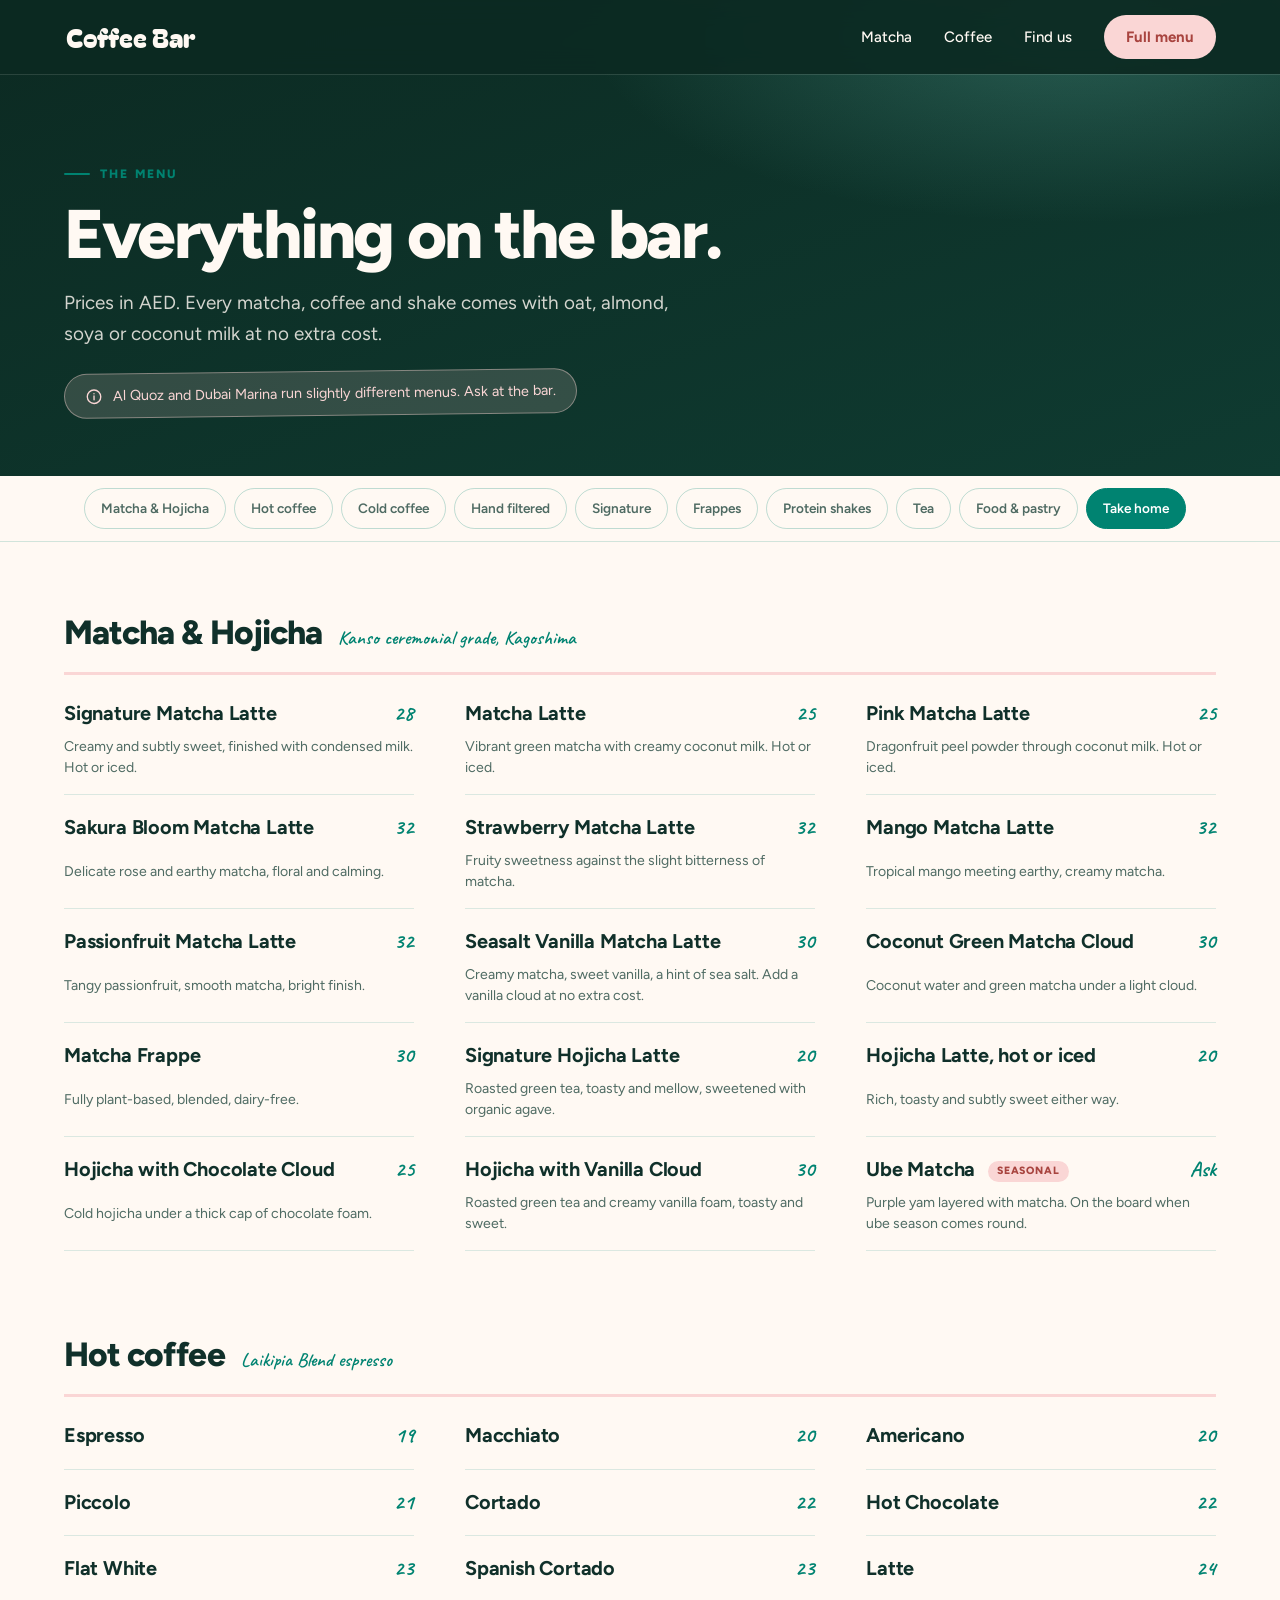
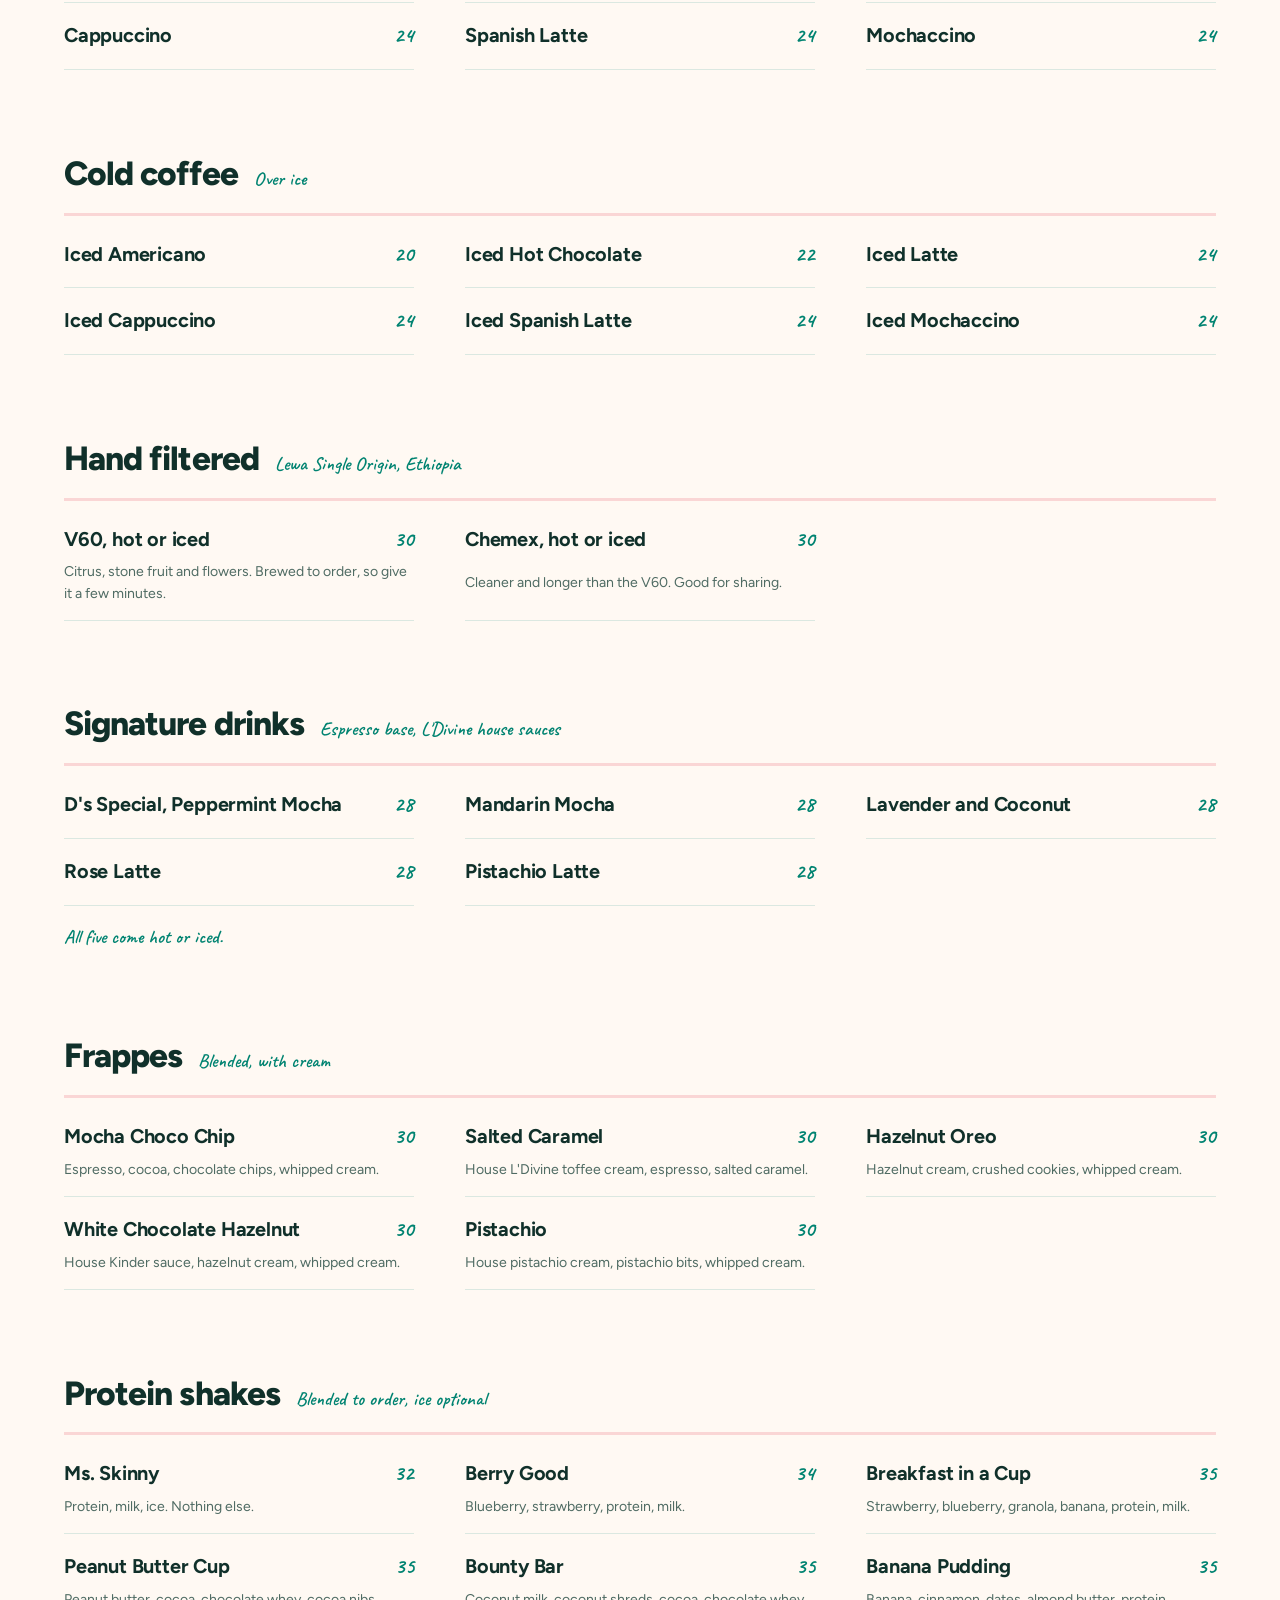
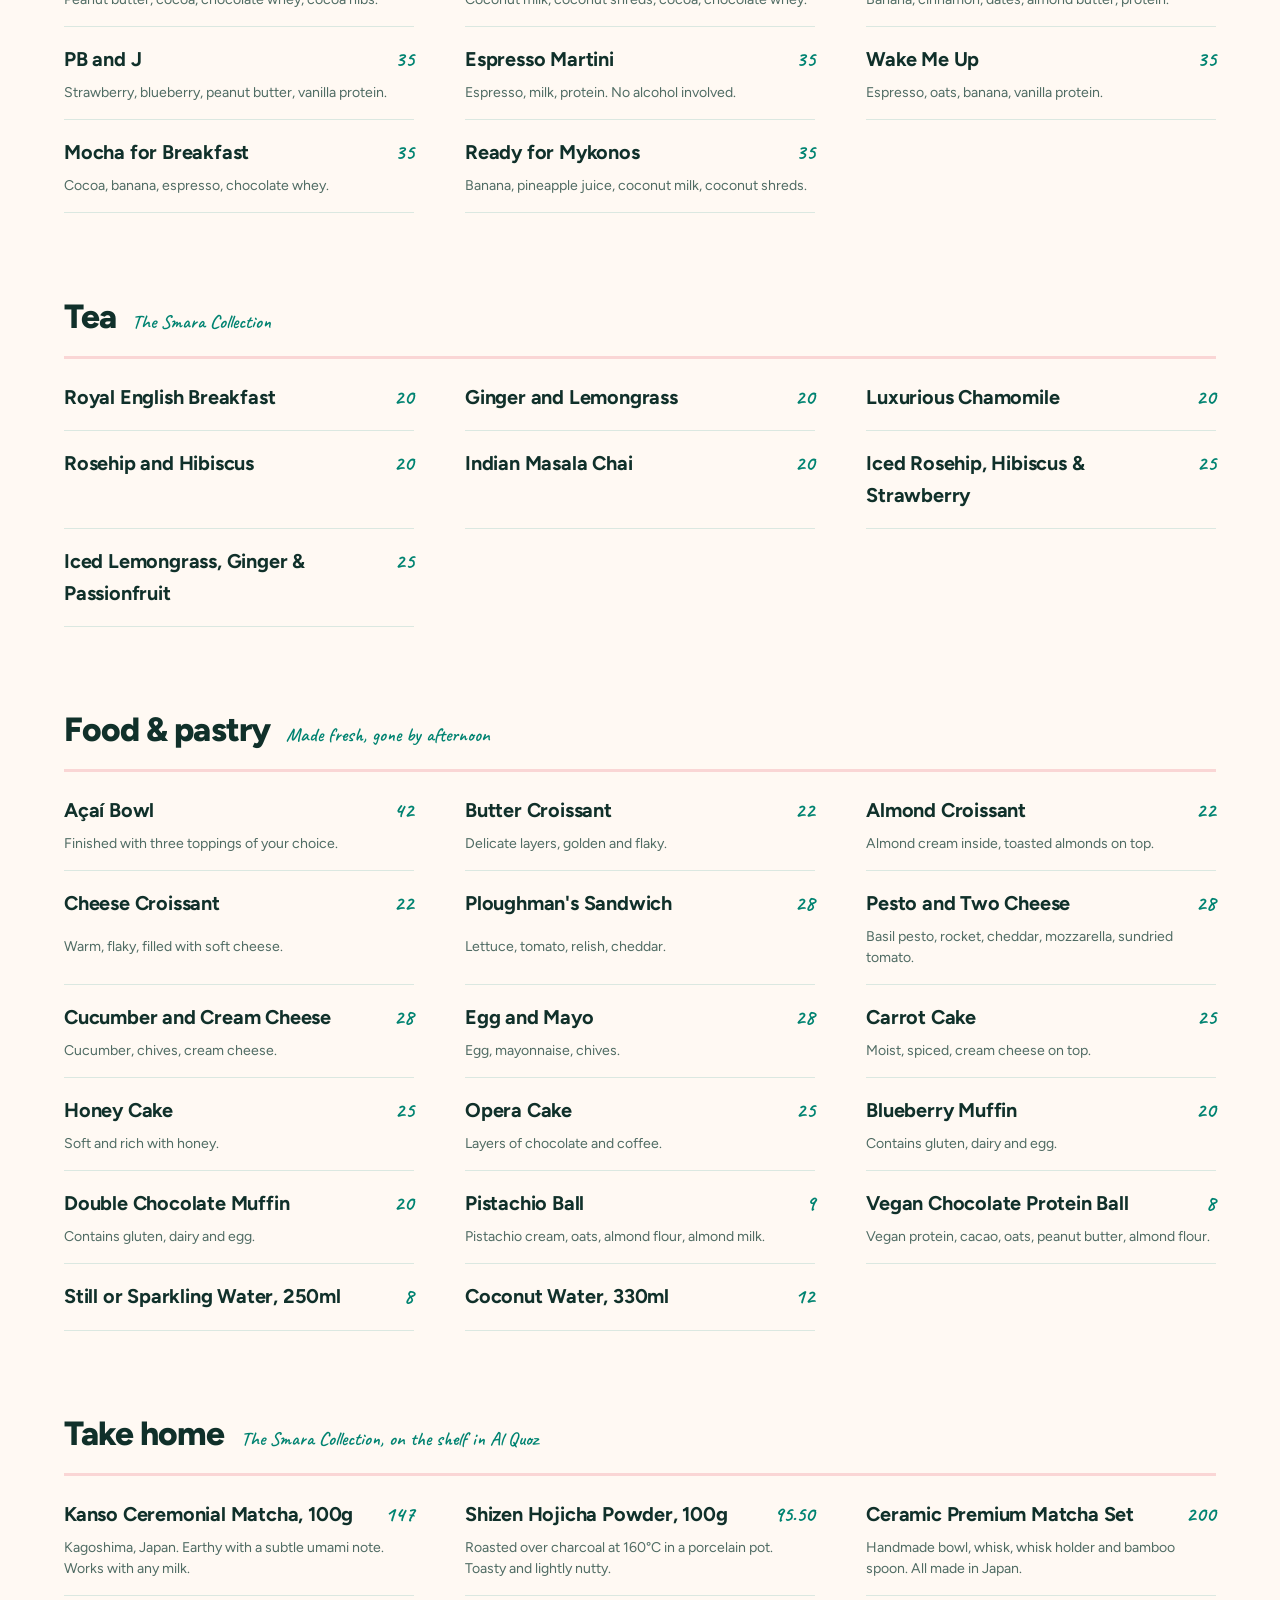
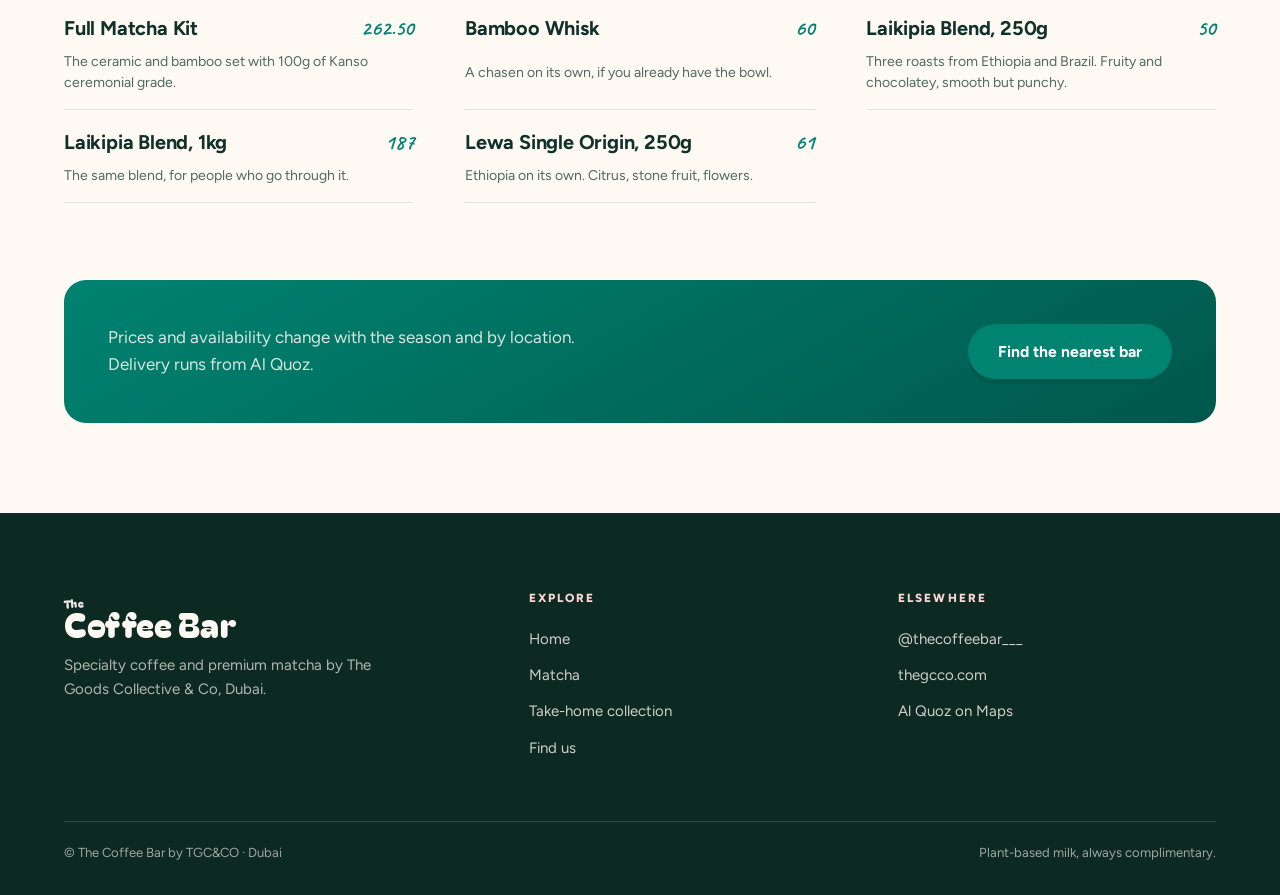
==== menu.html @ 5fd62ddb "Build The Coffee Bar website Static HTML/CSS/JS site for The Coffee Bar by TGC&CO (Al Quoz + Dubai M" ====
<!DOCTYPE html>
<html lang="en">
<head>
  <meta charset="UTF-8">
  <meta name="viewport" content="width=device-width, initial-scale=1.0">
  <title>Menu — The Coffee Bar, Dubai</title>
  <meta name="description" content="The full Coffee Bar menu: ceremonial matcha and hojicha, espresso, V60 and Chemex, protein shakes, pastry and the Smara Collection to take home. Plant-based milk always included.">
  <meta name="theme-color" content="#008371">
  <meta property="og:type" content="website">
  <meta property="og:title" content="Menu — The Coffee Bar, Dubai">
  <meta property="og:description" content="Ceremonial matcha, hojicha, espresso, hand-filtered coffee, protein shakes and pastry. Plant-based milk always included.">
  <link rel="icon" href="data:image/svg+xml,%3Csvg xmlns='http://www.w3.org/2000/svg' viewBox='0 0 64 64'%3E%3Crect width='64' height='64' rx='16' fill='%23008371'/%3E%3Cpath d='M32 14c-9 0-15 6-15 14v12a8 8 0 0 0 8 8h14a8 8 0 0 0 8-8V28c0-8-6-14-15-14z' fill='%23FAD6D5'/%3E%3C/svg%3E">
  <link rel="preload" href="fonts/bagel-fat-one-latin-400.woff2" as="font" type="font/woff2" crossorigin>
  <link rel="preload" href="fonts/figtree-latin-300-900.woff2" as="font" type="font/woff2" crossorigin>
  <link rel="preload" href="fonts/caveat-latin-400-700.woff2" as="font" type="font/woff2" crossorigin>
  <link rel="stylesheet" href="css/style.min.css">
</head>
<body>

<a class="skip-link" href="#main">Skip to content</a>

<header>
  <nav class="nav nav--solid" aria-label="Main">
    <a class="nav__logo wordmark" href="index.html" aria-label="The Coffee Bar — home">
      <span class="wordmark__the" aria-hidden="true">The</span>
      <span class="wordmark__name">Coffee Bar</span>
    </a>
    <button class="nav__toggle" aria-expanded="false" aria-controls="nav-links" aria-label="Open menu">
      <span></span><span></span><span></span>
    </button>
    <div class="nav__links" id="nav-links">
      <a href="index.html#matcha">Matcha</a>
      <a href="index.html#coffee">Coffee</a>
      <a href="index.html#find-us">Find us</a>
      <a class="nav__cta" href="menu.html" aria-current="page">Full menu</a>
    </div>
  </nav>
</header>

<main id="main">

  <section class="menu-hero grain">
    <div class="menu-hero__inner">
      <p class="eyebrow">The menu</p>
      <h1>Everything on the bar.</h1>
      <p class="lede">
        Prices in AED. Every matcha, coffee and shake comes with oat, almond, soya or coconut milk
        at no extra cost.
      </p>
      <p class="menu-note">
        <svg viewBox="0 0 24 24" width="18" height="18" fill="none" stroke="currentColor" stroke-width="1.8" stroke-linecap="round" aria-hidden="true">
          <circle cx="12" cy="12" r="9"/><path d="M12 11v5M12 8h.01"/>
        </svg>
        Al Quoz and Dubai Marina run slightly different menus. Ask at the bar.
      </p>
    </div>
  </section>

  <nav class="menu-rail" aria-label="Menu categories">
    <div class="menu-rail__scroll">
      <a href="#matcha" class="is-active">Matcha &amp; Hojicha</a>
      <a href="#hot">Hot coffee</a>
      <a href="#cold">Cold coffee</a>
      <a href="#filter">Hand filtered</a>
      <a href="#signature">Signature</a>
      <a href="#frappes">Frappes</a>
      <a href="#protein">Protein shakes</a>
      <a href="#tea">Tea</a>
      <a href="#food">Food &amp; pastry</a>
      <a href="#retail">Take home</a>
    </div>
  </nav>

  <section class="menu-body">
    <div class="menu-body__inner">

      <!-- ===== MATCHA ===== -->
      <section class="mgroup" id="matcha">
        <div class="mgroup__head">
          <h2 class="mgroup__title">Matcha &amp; Hojicha</h2>
          <p class="mgroup__sub">Kanso ceremonial grade, Kagoshima</p>
        </div>
        <div class="mlist">
          <article class="mitem">
            <h3 class="mitem__name">Signature Matcha Latte</h3><p class="mitem__price">28</p>
            <p class="mitem__desc">Creamy and subtly sweet, finished with condensed milk. Hot or iced.</p>
          </article>
          <article class="mitem">
            <h3 class="mitem__name">Matcha Latte</h3><p class="mitem__price">25</p>
            <p class="mitem__desc">Vibrant green matcha with creamy coconut milk. Hot or iced.</p>
          </article>
          <article class="mitem">
            <h3 class="mitem__name">Pink Matcha Latte</h3><p class="mitem__price">25</p>
            <p class="mitem__desc">Dragonfruit peel powder through coconut milk. Hot or iced.</p>
          </article>
          <article class="mitem">
            <h3 class="mitem__name">Sakura Bloom Matcha Latte</h3><p class="mitem__price">32</p>
            <p class="mitem__desc">Delicate rose and earthy matcha, floral and calming.</p>
          </article>
          <article class="mitem">
            <h3 class="mitem__name">Strawberry Matcha Latte</h3><p class="mitem__price">32</p>
            <p class="mitem__desc">Fruity sweetness against the slight bitterness of matcha.</p>
          </article>
          <article class="mitem">
            <h3 class="mitem__name">Mango Matcha Latte</h3><p class="mitem__price">32</p>
            <p class="mitem__desc">Tropical mango meeting earthy, creamy matcha.</p>
          </article>
          <article class="mitem">
            <h3 class="mitem__name">Passionfruit Matcha Latte</h3><p class="mitem__price">32</p>
            <p class="mitem__desc">Tangy passionfruit, smooth matcha, bright finish.</p>
          </article>
          <article class="mitem">
            <h3 class="mitem__name">Seasalt Vanilla Matcha Latte</h3><p class="mitem__price">30</p>
            <p class="mitem__desc">Creamy matcha, sweet vanilla, a hint of sea salt. Add a vanilla cloud at no extra cost.</p>
          </article>
          <article class="mitem">
            <h3 class="mitem__name">Coconut Green Matcha Cloud</h3><p class="mitem__price">30</p>
            <p class="mitem__desc">Coconut water and green matcha under a light cloud.</p>
          </article>
          <article class="mitem">
            <h3 class="mitem__name">Matcha Frappe</h3><p class="mitem__price">30</p>
            <p class="mitem__desc">Fully plant-based, blended, dairy-free.</p>
          </article>
          <article class="mitem">
            <h3 class="mitem__name">Signature Hojicha Latte</h3><p class="mitem__price">20</p>
            <p class="mitem__desc">Roasted green tea, toasty and mellow, sweetened with organic agave.</p>
          </article>
          <article class="mitem">
            <h3 class="mitem__name">Hojicha Latte, hot or iced</h3><p class="mitem__price">20</p>
            <p class="mitem__desc">Rich, toasty and subtly sweet either way.</p>
          </article>
          <article class="mitem">
            <h3 class="mitem__name">Hojicha with Chocolate Cloud</h3><p class="mitem__price">25</p>
            <p class="mitem__desc">Cold hojicha under a thick cap of chocolate foam.</p>
          </article>
          <article class="mitem">
            <h3 class="mitem__name">Hojicha with Vanilla Cloud</h3><p class="mitem__price">30</p>
            <p class="mitem__desc">Roasted green tea and creamy vanilla foam, toasty and sweet.</p>
          </article>
          <article class="mitem">
            <h3 class="mitem__name">Ube Matcha <span class="mflag">Seasonal</span></h3><p class="mitem__price">Ask</p>
            <p class="mitem__desc">Purple yam layered with matcha. On the board when ube season comes round.</p>
          </article>
        </div>
      </section>

      <!-- ===== HOT COFFEE ===== -->
      <section class="mgroup" id="hot">
        <div class="mgroup__head">
          <h2 class="mgroup__title">Hot coffee</h2>
          <p class="mgroup__sub">Laikipia Blend espresso</p>
        </div>
        <div class="mlist">
          <article class="mitem"><h3 class="mitem__name">Espresso</h3><p class="mitem__price">19</p></article>
          <article class="mitem"><h3 class="mitem__name">Macchiato</h3><p class="mitem__price">20</p></article>
          <article class="mitem"><h3 class="mitem__name">Americano</h3><p class="mitem__price">20</p></article>
          <article class="mitem"><h3 class="mitem__name">Piccolo</h3><p class="mitem__price">21</p></article>
          <article class="mitem"><h3 class="mitem__name">Cortado</h3><p class="mitem__price">22</p></article>
          <article class="mitem"><h3 class="mitem__name">Hot Chocolate</h3><p class="mitem__price">22</p></article>
          <article class="mitem"><h3 class="mitem__name">Flat White</h3><p class="mitem__price">23</p></article>
          <article class="mitem"><h3 class="mitem__name">Spanish Cortado</h3><p class="mitem__price">23</p></article>
          <article class="mitem"><h3 class="mitem__name">Latte</h3><p class="mitem__price">24</p></article>
          <article class="mitem"><h3 class="mitem__name">Cappuccino</h3><p class="mitem__price">24</p></article>
          <article class="mitem"><h3 class="mitem__name">Spanish Latte</h3><p class="mitem__price">24</p></article>
          <article class="mitem"><h3 class="mitem__name">Mochaccino</h3><p class="mitem__price">24</p></article>
        </div>
      </section>

      <!-- ===== COLD COFFEE ===== -->
      <section class="mgroup" id="cold">
        <div class="mgroup__head">
          <h2 class="mgroup__title">Cold coffee</h2>
          <p class="mgroup__sub">Over ice</p>
        </div>
        <div class="mlist">
          <article class="mitem"><h3 class="mitem__name">Iced Americano</h3><p class="mitem__price">20</p></article>
          <article class="mitem"><h3 class="mitem__name">Iced Hot Chocolate</h3><p class="mitem__price">22</p></article>
          <article class="mitem"><h3 class="mitem__name">Iced Latte</h3><p class="mitem__price">24</p></article>
          <article class="mitem"><h3 class="mitem__name">Iced Cappuccino</h3><p class="mitem__price">24</p></article>
          <article class="mitem"><h3 class="mitem__name">Iced Spanish Latte</h3><p class="mitem__price">24</p></article>
          <article class="mitem"><h3 class="mitem__name">Iced Mochaccino</h3><p class="mitem__price">24</p></article>
        </div>
      </section>

      <!-- ===== FILTER ===== -->
      <section class="mgroup" id="filter">
        <div class="mgroup__head">
          <h2 class="mgroup__title">Hand filtered</h2>
          <p class="mgroup__sub">Lewa Single Origin, Ethiopia</p>
        </div>
        <div class="mlist">
          <article class="mitem">
            <h3 class="mitem__name">V60, hot or iced</h3><p class="mitem__price">30</p>
            <p class="mitem__desc">Citrus, stone fruit and flowers. Brewed to order, so give it a few minutes.</p>
          </article>
          <article class="mitem">
            <h3 class="mitem__name">Chemex, hot or iced</h3><p class="mitem__price">30</p>
            <p class="mitem__desc">Cleaner and longer than the V60. Good for sharing.</p>
          </article>
        </div>
      </section>

      <!-- ===== SIGNATURE ===== -->
      <section class="mgroup" id="signature">
        <div class="mgroup__head">
          <h2 class="mgroup__title">Signature drinks</h2>
          <p class="mgroup__sub">Espresso base, L'Divine house sauces</p>
        </div>
        <div class="mlist">
          <article class="mitem"><h3 class="mitem__name">D's Special, Peppermint Mocha</h3><p class="mitem__price">28</p></article>
          <article class="mitem"><h3 class="mitem__name">Mandarin Mocha</h3><p class="mitem__price">28</p></article>
          <article class="mitem"><h3 class="mitem__name">Lavender and Coconut</h3><p class="mitem__price">28</p></article>
          <article class="mitem"><h3 class="mitem__name">Rose Latte</h3><p class="mitem__price">28</p></article>
          <article class="mitem"><h3 class="mitem__name">Pistachio Latte</h3><p class="mitem__price">28</p></article>
        </div>
        <p class="mgroup__sub" style="margin-top:16px">All five come hot or iced.</p>
      </section>

      <!-- ===== FRAPPES ===== -->
      <section class="mgroup" id="frappes">
        <div class="mgroup__head">
          <h2 class="mgroup__title">Frappes</h2>
          <p class="mgroup__sub">Blended, with cream</p>
        </div>
        <div class="mlist">
          <article class="mitem">
            <h3 class="mitem__name">Mocha Choco Chip</h3><p class="mitem__price">30</p>
            <p class="mitem__desc">Espresso, cocoa, chocolate chips, whipped cream.</p>
          </article>
          <article class="mitem">
            <h3 class="mitem__name">Salted Caramel</h3><p class="mitem__price">30</p>
            <p class="mitem__desc">House L'Divine toffee cream, espresso, salted caramel.</p>
          </article>
          <article class="mitem">
            <h3 class="mitem__name">Hazelnut Oreo</h3><p class="mitem__price">30</p>
            <p class="mitem__desc">Hazelnut cream, crushed cookies, whipped cream.</p>
          </article>
          <article class="mitem">
            <h3 class="mitem__name">White Chocolate Hazelnut</h3><p class="mitem__price">30</p>
            <p class="mitem__desc">House Kinder sauce, hazelnut cream, whipped cream.</p>
          </article>
          <article class="mitem">
            <h3 class="mitem__name">Pistachio</h3><p class="mitem__price">30</p>
            <p class="mitem__desc">House pistachio cream, pistachio bits, whipped cream.</p>
          </article>
        </div>
      </section>

      <!-- ===== PROTEIN ===== -->
      <section class="mgroup" id="protein">
        <div class="mgroup__head">
          <h2 class="mgroup__title">Protein shakes</h2>
          <p class="mgroup__sub">Blended to order, ice optional</p>
        </div>
        <div class="mlist">
          <article class="mitem">
            <h3 class="mitem__name">Ms. Skinny</h3><p class="mitem__price">32</p>
            <p class="mitem__desc">Protein, milk, ice. Nothing else.</p>
          </article>
          <article class="mitem">
            <h3 class="mitem__name">Berry Good</h3><p class="mitem__price">34</p>
            <p class="mitem__desc">Blueberry, strawberry, protein, milk.</p>
          </article>
          <article class="mitem">
            <h3 class="mitem__name">Breakfast in a Cup</h3><p class="mitem__price">35</p>
            <p class="mitem__desc">Strawberry, blueberry, granola, banana, protein, milk.</p>
          </article>
          <article class="mitem">
            <h3 class="mitem__name">Peanut Butter Cup</h3><p class="mitem__price">35</p>
            <p class="mitem__desc">Peanut butter, cocoa, chocolate whey, cocoa nibs.</p>
          </article>
          <article class="mitem">
            <h3 class="mitem__name">Bounty Bar</h3><p class="mitem__price">35</p>
            <p class="mitem__desc">Coconut milk, coconut shreds, cocoa, chocolate whey.</p>
          </article>
          <article class="mitem">
            <h3 class="mitem__name">Banana Pudding</h3><p class="mitem__price">35</p>
            <p class="mitem__desc">Banana, cinnamon, dates, almond butter, protein.</p>
          </article>
          <article class="mitem">
            <h3 class="mitem__name">PB and J</h3><p class="mitem__price">35</p>
            <p class="mitem__desc">Strawberry, blueberry, peanut butter, vanilla protein.</p>
          </article>
          <article class="mitem">
            <h3 class="mitem__name">Espresso Martini</h3><p class="mitem__price">35</p>
            <p class="mitem__desc">Espresso, milk, protein. No alcohol involved.</p>
          </article>
          <article class="mitem">
            <h3 class="mitem__name">Wake Me Up</h3><p class="mitem__price">35</p>
            <p class="mitem__desc">Espresso, oats, banana, vanilla protein.</p>
          </article>
          <article class="mitem">
            <h3 class="mitem__name">Mocha for Breakfast</h3><p class="mitem__price">35</p>
            <p class="mitem__desc">Cocoa, banana, espresso, chocolate whey.</p>
          </article>
          <article class="mitem">
            <h3 class="mitem__name">Ready for Mykonos</h3><p class="mitem__price">35</p>
            <p class="mitem__desc">Banana, pineapple juice, coconut milk, coconut shreds.</p>
          </article>
        </div>
      </section>

      <!-- ===== TEA ===== -->
      <section class="mgroup" id="tea">
        <div class="mgroup__head">
          <h2 class="mgroup__title">Tea</h2>
          <p class="mgroup__sub">The Smara Collection</p>
        </div>
        <div class="mlist">
          <article class="mitem"><h3 class="mitem__name">Royal English Breakfast</h3><p class="mitem__price">20</p></article>
          <article class="mitem"><h3 class="mitem__name">Ginger and Lemongrass</h3><p class="mitem__price">20</p></article>
          <article class="mitem"><h3 class="mitem__name">Luxurious Chamomile</h3><p class="mitem__price">20</p></article>
          <article class="mitem"><h3 class="mitem__name">Rosehip and Hibiscus</h3><p class="mitem__price">20</p></article>
          <article class="mitem"><h3 class="mitem__name">Indian Masala Chai</h3><p class="mitem__price">20</p></article>
          <article class="mitem">
            <h3 class="mitem__name">Iced Rosehip, Hibiscus &amp; Strawberry</h3><p class="mitem__price">25</p>
          </article>
          <article class="mitem">
            <h3 class="mitem__name">Iced Lemongrass, Ginger &amp; Passionfruit</h3><p class="mitem__price">25</p>
          </article>
        </div>
      </section>

      <!-- ===== FOOD ===== -->
      <section class="mgroup" id="food">
        <div class="mgroup__head">
          <h2 class="mgroup__title">Food &amp; pastry</h2>
          <p class="mgroup__sub">Made fresh, gone by afternoon</p>
        </div>
        <div class="mlist">
          <article class="mitem">
            <h3 class="mitem__name">Açaí Bowl</h3><p class="mitem__price">42</p>
            <p class="mitem__desc">Finished with three toppings of your choice.</p>
          </article>
          <article class="mitem">
            <h3 class="mitem__name">Butter Croissant</h3><p class="mitem__price">22</p>
            <p class="mitem__desc">Delicate layers, golden and flaky.</p>
          </article>
          <article class="mitem">
            <h3 class="mitem__name">Almond Croissant</h3><p class="mitem__price">22</p>
            <p class="mitem__desc">Almond cream inside, toasted almonds on top.</p>
          </article>
          <article class="mitem">
            <h3 class="mitem__name">Cheese Croissant</h3><p class="mitem__price">22</p>
            <p class="mitem__desc">Warm, flaky, filled with soft cheese.</p>
          </article>
          <article class="mitem">
            <h3 class="mitem__name">Ploughman's Sandwich</h3><p class="mitem__price">28</p>
            <p class="mitem__desc">Lettuce, tomato, relish, cheddar.</p>
          </article>
          <article class="mitem">
            <h3 class="mitem__name">Pesto and Two Cheese</h3><p class="mitem__price">28</p>
            <p class="mitem__desc">Basil pesto, rocket, cheddar, mozzarella, sundried tomato.</p>
          </article>
          <article class="mitem">
            <h3 class="mitem__name">Cucumber and Cream Cheese</h3><p class="mitem__price">28</p>
            <p class="mitem__desc">Cucumber, chives, cream cheese.</p>
          </article>
          <article class="mitem">
            <h3 class="mitem__name">Egg and Mayo</h3><p class="mitem__price">28</p>
            <p class="mitem__desc">Egg, mayonnaise, chives.</p>
          </article>
          <article class="mitem">
            <h3 class="mitem__name">Carrot Cake</h3><p class="mitem__price">25</p>
            <p class="mitem__desc">Moist, spiced, cream cheese on top.</p>
          </article>
          <article class="mitem">
            <h3 class="mitem__name">Honey Cake</h3><p class="mitem__price">25</p>
            <p class="mitem__desc">Soft and rich with honey.</p>
          </article>
          <article class="mitem">
            <h3 class="mitem__name">Opera Cake</h3><p class="mitem__price">25</p>
            <p class="mitem__desc">Layers of chocolate and coffee.</p>
          </article>
          <article class="mitem">
            <h3 class="mitem__name">Blueberry Muffin</h3><p class="mitem__price">20</p>
            <p class="mitem__desc">Contains gluten, dairy and egg.</p>
          </article>
          <article class="mitem">
            <h3 class="mitem__name">Double Chocolate Muffin</h3><p class="mitem__price">20</p>
            <p class="mitem__desc">Contains gluten, dairy and egg.</p>
          </article>
          <article class="mitem">
            <h3 class="mitem__name">Pistachio Ball</h3><p class="mitem__price">9</p>
            <p class="mitem__desc">Pistachio cream, oats, almond flour, almond milk.</p>
          </article>
          <article class="mitem">
            <h3 class="mitem__name">Vegan Chocolate Protein Ball</h3><p class="mitem__price">8</p>
            <p class="mitem__desc">Vegan protein, cacao, oats, peanut butter, almond flour.</p>
          </article>
          <article class="mitem"><h3 class="mitem__name">Still or Sparkling Water, 250ml</h3><p class="mitem__price">8</p></article>
          <article class="mitem"><h3 class="mitem__name">Coconut Water, 330ml</h3><p class="mitem__price">12</p></article>
        </div>
      </section>

      <!-- ===== RETAIL ===== -->
      <section class="mgroup" id="retail">
        <div class="mgroup__head">
          <h2 class="mgroup__title">Take home</h2>
          <p class="mgroup__sub">The Smara Collection, on the shelf in Al Quoz</p>
        </div>
        <div class="mlist">
          <article class="mitem">
            <h3 class="mitem__name">Kanso Ceremonial Matcha, 100g</h3><p class="mitem__price">147</p>
            <p class="mitem__desc">Kagoshima, Japan. Earthy with a subtle umami note. Works with any milk.</p>
          </article>
          <article class="mitem">
            <h3 class="mitem__name">Shizen Hojicha Powder, 100g</h3><p class="mitem__price">95.50</p>
            <p class="mitem__desc">Roasted over charcoal at 160°C in a porcelain pot. Toasty and lightly nutty.</p>
          </article>
          <article class="mitem">
            <h3 class="mitem__name">Ceramic Premium Matcha Set</h3><p class="mitem__price">200</p>
            <p class="mitem__desc">Handmade bowl, whisk, whisk holder and bamboo spoon. All made in Japan.</p>
          </article>
          <article class="mitem">
            <h3 class="mitem__name">Full Matcha Kit</h3><p class="mitem__price">262.50</p>
            <p class="mitem__desc">The ceramic and bamboo set with 100g of Kanso ceremonial grade.</p>
          </article>
          <article class="mitem">
            <h3 class="mitem__name">Bamboo Whisk</h3><p class="mitem__price">60</p>
            <p class="mitem__desc">A chasen on its own, if you already have the bowl.</p>
          </article>
          <article class="mitem">
            <h3 class="mitem__name">Laikipia Blend, 250g</h3><p class="mitem__price">50</p>
            <p class="mitem__desc">Three roasts from Ethiopia and Brazil. Fruity and chocolatey, smooth but punchy.</p>
          </article>
          <article class="mitem">
            <h3 class="mitem__name">Laikipia Blend, 1kg</h3><p class="mitem__price">187</p>
            <p class="mitem__desc">The same blend, for people who go through it.</p>
          </article>
          <article class="mitem">
            <h3 class="mitem__name">Lewa Single Origin, 250g</h3><p class="mitem__price">61</p>
            <p class="mitem__desc">Ethiopia on its own. Citrus, stone fruit, flowers.</p>
          </article>
        </div>
      </section>

      <div class="menu-foot">
        <p>Prices and availability change with the season and by location. Delivery runs from Al Quoz.</p>
        <a class="btn btn--primary" href="index.html#find-us">Find the nearest bar</a>
      </div>

    </div>
  </section>

</main>

<footer class="footer grain">
  <div class="footer__inner">
    <div>
      <p class="footer__wordmark wordmark">
        <span class="wordmark__the" aria-hidden="true">The</span>
        <span class="wordmark__name">Coffee Bar</span>
      </p>
      <p class="footer__tag">Specialty coffee and premium matcha by The Goods Collective &amp; Co, Dubai.</p>
    </div>
    <div>
      <h2 class="footer__h">Explore</h2>
      <ul class="footer__list">
        <li><a href="index.html">Home</a></li>
        <li><a href="#matcha">Matcha</a></li>
        <li><a href="#retail">Take-home collection</a></li>
        <li><a href="index.html#find-us">Find us</a></li>
      </ul>
    </div>
    <div>
      <h2 class="footer__h">Elsewhere</h2>
      <ul class="footer__list">
        <li><a href="https://www.instagram.com/thecoffeebar___/" target="_blank" rel="noopener">@thecoffeebar___</a></li>
        <li><a href="https://www.thegcco.com/" target="_blank" rel="noopener">thegcco.com</a></li>
        <li><a href="https://maps.app.goo.gl/ADb9mDDAnhF79cJw7" target="_blank" rel="noopener">Al Quoz on Maps</a></li>
      </ul>
    </div>
  </div>
  <div class="footer__bottom">
    <span>© The Coffee Bar by TGC&amp;CO · Dubai</span>
    <span>Plant-based milk, always complimentary.</span>
  </div>
</footer>

<script src="js/main.min.js" defer></script>
</body>
</html>
---- css/style.min.css ----
@font-face{font-family:"Bagel Fat One";font-style:normal;font-weight:400;font-display:swap;src:url("../fonts/bagel-fat-one-latin-400.woff2") format("woff2");unicode-range:U+0000-00FF,U+0131,U+0152-0153,U+02BB-02BC,U+2013-2014,U+2018-201A,U+201C-201E,U+2022,U+2039-203A,U+2044}@font-face{font-family:Figtree;font-style:normal;font-weight:300 900;font-display:swap;src:url("../fonts/figtree-latin-300-900.woff2") format("woff2");unicode-range:U+0000-00FF,U+0131,U+0152-0153,U+02BB-02BC,U+2013-2014,U+2018-201A,U+201C-201E,U+2022,U+2039-203A,U+2044}@font-face{font-family:Caveat;font-style:normal;font-weight:400 700;font-display:swap;src:url("../fonts/caveat-latin-400-700.woff2") format("woff2");unicode-range:U+0000-00FF,U+0131,U+0152-0153,U+02BB-02BC,U+2013-2014,U+2018-201A,U+201C-201E,U+2022,U+2039-203A,U+2044}:root{--teal:#008371;--teal-deep:#00584C;--teal-dark:#0C2A22;--teal-soft:#5CAEA0;--teal-wash:#E2F1ED;--blush:#FAD6D5;--blush-deep:#E9908C;--blush-ink:#A8443F;--blush-wash:#FDECEB;--paper:#FFF9F3;--sand:#F4E7D7;--sage:#69936F;--ink:#10302A;--ink-soft:#4F6B63;--font-display:"Bagel Fat One","Comic Sans MS",cursive,sans-serif;--font-sans:"Figtree",system-ui,-apple-system,"Segoe UI",Roboto,Arial,sans-serif;--font-hand:"Caveat","Segoe Script",cursive;--nav-h:74px;--gutter:clamp(20px, 5vw, 64px);--maxw:1240px;--ease-out:cubic-bezier(0.22, 1, 0.36, 1);--ease-soft:cubic-bezier(0.4, 0, 0.2, 1)}*{margin:0;padding:0;box-sizing:border-box}html{scroll-behavior:smooth;overflow-x:hidden;scroll-padding-top:calc(var(--nav-h) + 16px)}body{font-family:var(--font-sans);font-size:17px;line-height:1.6;background:var(--paper);color:var(--ink);-webkit-font-smoothing:antialiased;overflow-x:hidden}img,svg{display:block;max-width:100%}a{color:inherit;text-decoration:none}ul{list-style:none}button{font:inherit;color:inherit;background:0 0;border:0;cursor:pointer}:focus-visible{outline:3px solid var(--teal);outline-offset:3px;border-radius:4px}.skip-link{position:absolute;left:12px;top:-100px;z-index:200;padding:12px 20px;border-radius:999px;background:var(--teal);color:#fff;font-weight:700;transition:top .2s var(--ease-out)}.skip-link:focus{top:12px}.visually-hidden{position:absolute;width:1px;height:1px;margin:-1px;padding:0;overflow:hidden;clip-path:inset(50%);white-space:nowrap}.scribble{font-family:var(--font-hand);font-size:clamp(1.15rem, 2.2vw, 1.6rem);font-weight:600;line-height:1.15;color:var(--blush-ink);display:inline-block}.wordmark{display:inline-flex;flex-direction:column;align-items:center;line-height:.9}.wordmark__the{font-family:var(--font-display);font-size:.34em;letter-spacing:.01em;opacity:.92;margin-bottom:.04em;transform:rotate(-4deg)}.wordmark__name{font-family:var(--font-display);font-weight:400;letter-spacing:.005em}.nav{position:fixed;inset:0 0 auto 0;z-index:100;height:var(--nav-h);display:flex;align-items:center;justify-content:space-between;padding:0 var(--gutter);color:var(--paper)}.nav::before{content:"";position:absolute;inset:0;z-index:-1;background:rgba(12,42,34,.92);backdrop-filter:blur(12px) saturate(1.3);-webkit-backdrop-filter:blur(12px) saturate(1.3);box-shadow:0 1px 0 rgba(255,249,243,.12);opacity:0;transition:opacity 320ms var(--ease-soft)}.nav--solid::before,.nav.is-scrolled::before{opacity:1}.nav--adaptive:not(.is-scrolled){color:var(--teal-dark)}.nav--adaptive:not(.is-scrolled) .nav__toggle span{background:var(--teal-dark)}.nav.is-menu-open{color:var(--paper)}.nav.is-menu-open::before{opacity:1}.nav--adaptive.is-menu-open .nav__toggle span{background:var(--paper)}.nav__logo{font-size:1.6rem;padding:6px 2px;transition:transform 260ms var(--ease-out)}.nav__logo:hover{transform:rotate(-3deg)}.nav__logo .wordmark__the{display:none}.nav__links{display:flex;align-items:center;gap:32px}.nav__links a{font-size:.94rem;font-weight:500;position:relative;padding:4px 0}.nav__links a::after{content:"";position:absolute;left:0;bottom:0;width:100%;height:2px;border-radius:2px;background:var(--blush);transform:scaleX(0);transform-origin:right;transition:transform .3s var(--ease-out)}.nav__links a:hover::after,.nav__links a[aria-current=page]::after{transform:scaleX(1);transform-origin:left}.nav__links .nav__cta{padding:10px 22px;border-radius:999px;background:var(--blush);color:var(--blush-ink)!important;font-weight:700;transition:transform 220ms var(--ease-out),background 220ms ease}.nav__links .nav__cta::after{display:none}.nav__links .nav__cta:hover{transform:translateY(-2px) rotate(-1.5deg);background:#ffe3e2}.nav__toggle{display:none;width:44px;height:44px;align-items:center;justify-content:center;flex-direction:column;gap:5px}.nav__toggle span{display:block;width:22px;height:2px;border-radius:2px;background:var(--paper);transition:transform .3s var(--ease-out),opacity .2s ease}.nav__toggle[aria-expanded=true] span:first-child{transform:translateY(7px) rotate(45deg)}.nav__toggle[aria-expanded=true] span:nth-child(2){opacity:0}.nav__toggle[aria-expanded=true] span:nth-child(3){transform:translateY(-7px) rotate(-45deg)}@media (max-width:900px){.nav__toggle{display:flex}.nav__links{position:fixed;inset:var(--nav-h) 0 0 0;flex-direction:column;justify-content:center;gap:8px;background:var(--teal-dark);transform:translateY(-100%);visibility:hidden;transition:transform 420ms var(--ease-out)}.nav__links.is-open{transform:translateY(0);visibility:visible}.nav__links a{font-size:1.7rem;font-weight:600;padding:14px 0}.nav__links a::after{left:50%;width:0}.nav__links .nav__cta{margin-top:18px;padding:14px 34px;font-size:1.1rem}}.section{padding:clamp(66px,10vw,128px) var(--gutter);position:relative}.section__inner{max-width:var(--maxw);margin:0 auto}.section--teal{background:var(--teal-dark);color:var(--paper)}.section--paper{background:var(--paper)}.section--blush{background:linear-gradient(168deg,var(--blush-wash) 0,var(--paper) 72%)}.section--wash{background:linear-gradient(184deg,var(--teal-wash) 0,var(--paper) 68%)}.eyebrow{display:inline-flex;align-items:center;gap:10px;font-size:.76rem;font-weight:800;letter-spacing:.18em;text-transform:uppercase;color:var(--teal);margin-bottom:16px}.section--teal .eyebrow{color:var(--blush)}.eyebrow::before{content:"";width:26px;height:2px;border-radius:2px;background:currentColor}.h2{font-size:clamp(2.1rem, 5.4vw, 3.6rem);font-weight:800;line-height:1.05;letter-spacing:-.028em;max-width:18ch;text-wrap:balance}.lede{margin-top:18px;font-size:clamp(1.02rem, 1.6vw, 1.18rem);line-height:1.65;max-width:54ch;color:var(--ink-soft)}.section--teal .lede{color:rgba(255,249,243,.8)}.btn{display:inline-flex;align-items:center;gap:10px;padding:15px 30px;border-radius:999px;font-weight:700;font-size:.98rem;transition:transform 240ms var(--ease-out),box-shadow 240ms var(--ease-out),background 240ms ease,color 240ms ease}.btn--primary{background:var(--teal);color:#fff;box-shadow:0 5px 0 var(--teal-deep)}.btn--primary:hover{transform:translateY(-3px) rotate(-1deg);box-shadow:0 8px 0 var(--teal-deep)}.btn--primary:active{transform:translateY(2px);box-shadow:0 2px 0 var(--teal-deep)}.btn--blush{background:var(--blush);color:var(--blush-ink);box-shadow:0 5px 0 var(--blush-deep)}.btn--blush:hover{transform:translateY(-3px) rotate(1deg);box-shadow:0 8px 0 var(--blush-deep)}.btn--ghost{border:2px solid currentColor}.hero .btn--ghost:hover,.section--teal .btn--ghost:hover{background:var(--paper);color:var(--teal-dark)}.section--blush .btn--ghost:hover,.section--paper .btn--ghost:hover,.section--wash .btn--ghost:hover{background:var(--teal-dark);color:var(--paper)}.reveal{opacity:0;transform:translateY(24px);transition:opacity 720ms var(--ease-out) var(--delay, 0ms),transform 720ms var(--ease-out) var(--delay, 0ms)}.reveal.is-visible{opacity:1;transform:none}.snap{position:relative;background:#fff;padding:10px 10px 12px;border-radius:3px;box-shadow:0 14px 30px -14px rgba(12,42,34,.4),0 2px 6px rgba(12,42,34,.08);transform:rotate(var(--rot,-2deg));transition:transform 420ms var(--ease-out),box-shadow 420ms var(--ease-out)}.snap:hover{transform:rotate(0) translateY(-5px);box-shadow:0 22px 44px -16px rgba(12,42,34,.45)}.snap img{width:100%;height:100%;object-fit:cover;border-radius:1px}.snap img[src*=latte-cup]{object-position:center 74%}.snap img[src*=espresso]{object-position:center 62%}.snap img[src*=retail-wall]{object-position:center 34%}.snap--plain{background:0 0;padding:0;box-shadow:none;border-radius:14px;overflow:hidden}.snap--plain img{border-radius:14px}.snap::before{content:"";position:absolute;top:-13px;left:50%;width:92px;height:26px;margin-left:-46px;background:rgba(250,214,213,.82);box-shadow:0 1px 3px rgba(12,42,34,.14);transform:rotate(-2.5deg);clip-path:polygon(3% 0,97% 4%,100% 96%,0 100%)}.snap--tape-l::before{left:22px;margin-left:0;transform:rotate(-14deg)}.snap--tape-r::before{left:auto;right:16px;margin-left:0;transform:rotate(11deg)}.snap--notape::before{display:none}.snap__caption{font-family:var(--font-hand);font-size:1.22rem;font-weight:600;text-align:center;color:var(--ink-soft);padding-top:6px}.hero{position:relative;overflow:hidden;isolation:isolate;padding:calc(var(--nav-h) + clamp(26px,4vw,52px)) var(--gutter) clamp(52px,7vw,90px);background:radial-gradient(60% 46% at 82% 4%,rgba(250,214,213,.55),transparent 66%),radial-gradient(52% 44% at 4% 92%,rgba(92,174,160,.26),transparent 70%),var(--paper)}.hero__grid{position:relative;width:100%;max-width:var(--maxw);margin:0 auto;display:grid;grid-template-columns:1.02fr 0.98fr;align-items:center;gap:clamp(30px,5vw,68px)}.hero__sign{position:relative;display:inline-block;align-self:flex-start;padding:clamp(26px,3.4vw,40px) clamp(30px,4vw,52px) clamp(22px,3vw,32px);border-radius:30px;background:linear-gradient(162deg,#00a08a 0,var(--teal) 52%,#006e5f 100%);color:var(--paper);box-shadow:inset 0 0 0 1px rgba(255,249,243,.22),0 22px 44px -22px rgba(0,88,76,.7);transform:rotate(-1.6deg)}.hero__wordmark{font-size:clamp(2.5rem, 6.6vw, 4.5rem);align-items:center}.hero__sign-sub{margin-top:12px;text-align:center;font-size:clamp(.6rem, 1.1vw, .74rem);font-weight:700;letter-spacing:.2em;text-transform:uppercase;color:rgba(250,214,213,.95)}.hero__scribble{display:block;margin:22px 0 0 6px;transform:rotate(-2deg)}.hero__sub{margin-top:14px;font-size:clamp(1.06rem, 1.9vw, 1.28rem);line-height:1.55;max-width:34ch;color:var(--ink-soft);text-wrap:balance}.hero__facts{display:flex;flex-wrap:wrap;gap:8px;margin-top:24px}.hero__fact{display:inline-flex;align-items:center;gap:7px;padding:8px 15px;border-radius:999px;font-size:.84rem;font-weight:600;background:#fff;border:1px solid rgba(0,131,113,.18);color:var(--teal-deep);box-shadow:0 2px 5px rgba(12,42,34,.05)}.hero__fact:nth-child(2){transform:rotate(-1.4deg)}.hero__fact:nth-child(3){transform:rotate(1.2deg)}.hero__fact svg{width:15px;height:15px}.hero__fact--star{background:var(--blush-wash);border-color:rgba(233,144,140,.4);color:var(--blush-ink)}.hero__actions{display:flex;flex-wrap:wrap;gap:13px;margin-top:30px}.hero__shots{position:relative;display:grid;grid-template-columns:1fr 1fr;gap:16px}.hero__shots .snap--big{grid-column:1/-1;aspect-ratio:16/11;--rot:-1.6deg}.hero__shots .snap--a{aspect-ratio:4/5;--rot:2.4deg}.hero__shots .snap--b{aspect-ratio:4/5;--rot:-3deg;margin-top:14px}.hero__stamp{position:absolute;right:-14px;top:-22px;z-index:5;width:clamp(88px,11vw,118px);height:clamp(88px,11vw,118px);display:grid;place-items:center;text-align:center;border-radius:50%;background:var(--blush);color:var(--blush-ink);font-family:var(--font-hand);font-weight:700;line-height:1.05;font-size:clamp(.92rem, 1.5vw, 1.14rem);box-shadow:0 8px 20px -8px rgba(168,68,63,.55);transform:rotate(-11deg);animation:stampWobble 6s ease-in-out infinite}@keyframes stampWobble{0%,100%{transform:rotate(-11deg)}50%{transform:rotate(-7deg)}}@media (max-width:940px){.hero__grid{grid-template-columns:1fr;gap:40px}.hero__sign{align-self:center}.hero__copy{text-align:center;display:flex;flex-direction:column;align-items:center}.hero__scribble,.hero__sub{margin-inline:auto}.hero__actions,.hero__facts{justify-content:center}}@media (max-width:520px){.hero__shots{grid-template-columns:1fr}.hero__shots .snap--b{margin-top:0}.hero__stamp{right:-6px;top:-16px}}.ticker{background:var(--teal);color:var(--paper);padding:13px 0;overflow:hidden;border-block:3px solid var(--teal-dark)}.ticker__track{display:flex;width:max-content;animation:tick 34s linear infinite}.ticker__group{display:flex;align-items:center;gap:30px;padding-right:30px;flex:none}.ticker span{font-size:.9rem;font-weight:700;letter-spacing:.1em;text-transform:uppercase;white-space:nowrap}.ticker b{color:var(--blush);font-weight:800}.ticker i{font-style:normal;color:rgba(250,214,213,.6)}@keyframes tick{to{transform:translateX(-50%)}}.ticker:hover .ticker__track{animation-play-state:paused}.drinks{display:grid;grid-template-columns:repeat(4,1fr);gap:clamp(16px,2.4vw,28px);margin-top:44px}@media (max-width:900px){.drinks{grid-template-columns:repeat(2,1fr)}}.drink{position:relative;margin:0}.drink .snap{aspect-ratio:4/5;margin-bottom:14px}.drink:first-child .snap{--rot:-2.2deg}.drink:nth-child(2) .snap{--rot:1.8deg}.drink:nth-child(3) .snap{--rot:-1.2deg}.drink:nth-child(4) .snap{--rot:2.6deg}.drink__cap{font-family:var(--font-hand);font-size:1.24rem;font-weight:600;line-height:1.25;color:var(--ink-soft);text-align:center;padding-inline:6px}.section--teal .drink__cap{color:rgba(255,249,243,.86)}.drink:nth-child(odd) .drink__cap{transform:rotate(-1deg)}.drink:nth-child(2n) .drink__cap{transform:rotate(.8deg)}.split{display:grid;grid-template-columns:1fr 1fr;gap:clamp(30px,5vw,70px);align-items:center}.split--flip .split__media{order:2}@media (max-width:900px){.split,.split--flip{grid-template-columns:1fr}.split--flip .split__media{order:0}}.split__media{position:relative}.split__media .snap{aspect-ratio:4/5;--rot:-2deg}.split__media .snap--sm{position:absolute;right:-6%;bottom:-9%;width:46%;aspect-ratio:1/1;--rot:5deg;border:0}@media (max-width:520px){.split__media .snap--sm{right:-2%;width:52%}}.blends{display:grid;gap:14px;margin-top:30px}.blend{display:grid;grid-template-columns:auto 1fr auto;gap:16px;align-items:center;padding:18px 20px;border-radius:16px;background:#fff;border:1px solid rgba(0,131,113,.16);box-shadow:0 3px 10px -4px rgba(12,42,34,.1);transition:transform 340ms var(--ease-out),box-shadow 340ms var(--ease-out)}.blend:nth-child(odd):hover{transform:rotate(-.8deg) translateX(5px)}.blend:nth-child(2n):hover{transform:rotate(.8deg) translateX(5px)}.blend:hover{box-shadow:-5px 6px 0 var(--blush)}.blend__bag{width:32px;height:44px;flex:none}.blend__name{font-weight:800;letter-spacing:-.01em}.blend__notes{font-size:.86rem;color:var(--ink-soft);line-height:1.45}.blend__price{font-family:var(--font-hand);font-size:1.35rem;font-weight:700;color:var(--teal);white-space:nowrap}@media (max-width:1120px){.blend{grid-template-columns:auto 1fr;row-gap:6px}.blend__price{grid-column:2}}.reviews{display:grid;grid-template-columns:repeat(auto-fit,minmax(280px,1fr));gap:clamp(18px,3vw,30px);margin-top:42px}.review{position:relative;padding:30px 28px 26px;border-radius:18px;background:#fff;box-shadow:0 12px 28px -16px rgba(12,42,34,.35);transform:rotate(var(--rot,-1.2deg));transition:transform 380ms var(--ease-out)}.review:nth-child(2){--rot:1.4deg}.review:nth-child(3){--rot:-0.6deg}.review:hover{transform:rotate(0) translateY(-4px)}.review__stars{color:var(--blush-deep);font-size:1rem;letter-spacing:.14em}.review__text{margin-top:12px;font-size:1rem;line-height:1.6;color:var(--ink)}.review__by{margin-top:16px;font-size:.84rem;color:var(--ink-soft)}.review__by cite{font-style:normal;font-weight:700;color:var(--ink)}.review__mark{position:absolute;top:-14px;right:18px;font-family:var(--font-display);font-size:3.2rem;line-height:1;color:var(--blush);user-select:none}.mpreview__grid{display:grid;grid-template-columns:repeat(4,1fr);gap:clamp(18px,2.6vw,30px);margin-top:40px}@media (max-width:1000px){.mpreview__grid{grid-template-columns:repeat(2,1fr)}}@media (max-width:560px){.mpreview__grid{grid-template-columns:1fr}}.mcat{padding:24px 22px 26px;border-radius:18px;background:#fff;border:1px solid rgba(0,131,113,.14);transform:rotate(var(--rot,0deg));transition:transform 380ms var(--ease-out),box-shadow 380ms var(--ease-out)}.mcat:first-child{--rot:-1deg}.mcat:nth-child(2){--rot:0.8deg}.mcat:nth-child(3){--rot:-0.6deg}.mcat:nth-child(4){--rot:1.1deg}.mcat:hover{transform:rotate(0) translateY(-5px);box-shadow:0 16px 30px -18px rgba(12,42,34,.4)}.mcat__title{font-size:1.02rem;font-weight:800;letter-spacing:-.012em;padding-bottom:10px;margin-bottom:12px;border-bottom:2px solid var(--blush)}.mcat__items{display:grid;gap:7px;font-size:.92rem;color:var(--ink-soft)}.mcat__items li{display:flex;justify-content:space-between;gap:12px}.mcat__items b{font-weight:600;color:var(--ink)}.mcat__items span{font-family:var(--font-hand);font-size:1.1rem;font-weight:700;color:var(--teal)}.spots{display:grid;grid-template-columns:1fr 1fr;gap:clamp(20px,3vw,32px);margin-top:44px}@media (max-width:820px){.spots{grid-template-columns:1fr}}.spot{position:relative;overflow:hidden;display:flex;flex-direction:column;border-radius:22px;background:#fff;border:1px solid rgba(0,131,113,.16);box-shadow:0 16px 34px -22px rgba(12,42,34,.4);transform:rotate(var(--rot,-.8deg));transition:transform 420ms var(--ease-out)}.spot:nth-child(2){--rot:0.9deg}.spot:hover{transform:rotate(0) translateY(-5px)}.spot__media{aspect-ratio:16/10;overflow:hidden}.spot__media img{width:100%;height:100%;object-fit:cover;transition:transform .7s var(--ease-out)}.spot:hover .spot__media img{transform:scale(1.05)}.spot__body{padding:clamp(22px,2.6vw,32px);display:flex;flex-direction:column;flex:1}.spot__tag{align-self:flex-start;padding:5px 13px;border-radius:999px;background:var(--blush);color:var(--blush-ink);font-size:.7rem;font-weight:800;letter-spacing:.13em;text-transform:uppercase}.spot__name{margin-top:14px;font-size:clamp(1.45rem, 2.6vw, 1.95rem);font-weight:800;letter-spacing:-.025em;line-height:1.1}.spot__desc{margin-top:10px;font-size:.96rem;line-height:1.6;color:var(--ink-soft)}.spot__meta{margin-top:auto;padding-top:22px;display:grid;gap:5px;font-size:.9rem;color:var(--ink-soft)}.spot__meta b{color:var(--ink);font-weight:700}.spot__link{margin-top:18px;align-self:flex-start;display:inline-flex;align-items:center;gap:8px;font-weight:700;font-size:.92rem;color:var(--teal);border-bottom:2px solid var(--blush);padding-bottom:3px;transition:gap 260ms var(--ease-out)}.spot__link:hover{gap:14px}.hours{margin-top:44px;padding:clamp(26px,3.4vw,40px);border-radius:22px;background:linear-gradient(150deg,var(--teal) 0,var(--teal-deep) 100%);color:var(--paper);display:grid;grid-template-columns:1fr auto;gap:28px;align-items:center}@media (max-width:760px){.hours{grid-template-columns:1fr}}.hours__list{display:grid;gap:7px;margin-top:14px;font-size:.98rem}.hours__list li{display:flex;gap:14px}.hours__list b{min-width:8.5em;font-weight:700}.hours__list span{color:rgba(250,214,213,.95)}.hours__note{font-family:var(--font-hand);font-size:1.5rem;font-weight:600;color:var(--blush);transform:rotate(-3deg);max-width:13ch;line-height:1.15}.footer{background:var(--teal-dark);color:var(--paper);padding:clamp(52px,6vw,80px) var(--gutter) 32px}.footer__inner{max-width:var(--maxw);margin:0 auto;display:grid;grid-template-columns:1.3fr 1fr 1fr;gap:clamp(28px,4vw,52px)}@media (max-width:760px){.footer__inner{grid-template-columns:1fr;gap:32px}}.footer__wordmark{font-size:2.1rem;align-items:flex-start}.footer__tag{margin-top:14px;font-size:.94rem;color:rgba(255,249,243,.68);max-width:32ch}.footer__h{font-size:.74rem;font-weight:800;letter-spacing:.18em;text-transform:uppercase;color:var(--blush);margin-bottom:14px}.footer__list{display:grid;gap:2px;font-size:.94rem;color:rgba(255,249,243,.8)}.footer__list a,.footer__list span{display:inline-block;padding:5px 0;transition:color .2s ease}.footer__list a:hover{color:var(--blush)}.footer__bottom{max-width:var(--maxw);margin:clamp(38px,5vw,56px) auto 0;padding-top:20px;border-top:1px solid rgba(255,249,243,.14);display:flex;flex-wrap:wrap;gap:12px;justify-content:space-between;font-size:.82rem;color:rgba(255,249,243,.6)}.menu-hero{padding:calc(var(--nav-h) + clamp(46px,7vw,82px)) var(--gutter) clamp(38px,5vw,60px);background:radial-gradient(56% 60% at 84% 6%,rgba(92,174,160,.34),transparent 68%),linear-gradient(160deg,var(--teal-dark) 0,#0f3b31 100%);color:var(--paper);position:relative;overflow:hidden}.menu-hero__inner{max-width:var(--maxw);margin:0 auto;position:relative}.menu-hero h1{font-size:clamp(2.5rem, 6.6vw, 4.3rem);font-weight:800;letter-spacing:-.035em;line-height:1}.menu-hero .lede{color:rgba(255,249,243,.82)}.menu-hero__scribble{display:block;margin-top:20px;color:var(--blush);transform:rotate(-1.6deg)}.menu-note{display:inline-flex;align-items:flex-start;gap:10px;margin-top:22px;padding:11px 20px;border-radius:999px;background:rgba(250,214,213,.16);border:1px solid rgba(250,214,213,.42);font-size:.9rem;line-height:1.45;color:var(--blush);transform:rotate(-.7deg)}.menu-note svg{flex:none;margin-top:2px}@media (max-width:560px){.menu-note{border-radius:18px}}.menu-rail{position:sticky;top:var(--nav-h);z-index:60;background:rgba(255,249,243,.95);backdrop-filter:blur(10px);-webkit-backdrop-filter:blur(10px);border-bottom:1px solid rgba(0,131,113,.18)}.menu-rail__scroll{max-width:var(--maxw);margin:0 auto;display:flex;gap:8px;padding:12px var(--gutter);overflow-x:auto;scrollbar-width:none}.menu-rail__scroll::-webkit-scrollbar{display:none}.menu-rail a{flex:none;padding:9px 16px;border-radius:999px;font-size:.85rem;font-weight:600;white-space:nowrap;border:1px solid rgba(0,131,113,.25);color:var(--ink-soft);transition:background 220ms ease,color 220ms ease,border-color 220ms ease}.menu-rail a:hover{border-color:var(--teal);color:var(--teal)}.menu-rail a.is-active{background:var(--teal);border-color:var(--teal);color:#fff}.menu-body{padding:clamp(42px,5vw,70px) var(--gutter) clamp(56px,7vw,92px)}.menu-body__inner{max-width:var(--maxw);margin:0 auto}.mgroup+.mgroup{margin-top:clamp(48px,6vw,78px)}.mgroup__head{display:flex;align-items:baseline;gap:16px;padding-bottom:12px;margin-bottom:6px;border-bottom:3px solid var(--blush)}@media (max-width:620px){.mgroup__head{flex-direction:column;align-items:flex-start;gap:5px}}.mgroup__title{font-size:clamp(1.5rem, 3.4vw, 2.1rem);font-weight:800;letter-spacing:-.028em}.mgroup__sub{font-family:var(--font-hand);font-size:1.2rem;font-weight:600;color:var(--teal)}.mlist{display:grid;grid-template-columns:repeat(auto-fill,minmax(330px,1fr));gap:0 clamp(28px,4vw,64px)}.mitem{display:grid;grid-template-columns:1fr auto;gap:5px 18px;align-items:baseline;padding:16px 0;border-bottom:1px solid rgba(0,131,113,.14)}.mitem__name{font-weight:700;letter-spacing:-.01em}.mitem__price{font-family:var(--font-hand);font-size:1.32rem;font-weight:700;color:var(--teal);white-space:nowrap}.mitem__desc{grid-column:1/-1;font-size:.88rem;line-height:1.5;color:var(--ink-soft);max-width:54ch}.mflag{display:inline-block;margin-left:8px;padding:2px 9px;border-radius:999px;background:var(--blush);color:var(--blush-ink);font-size:.66rem;font-weight:800;letter-spacing:.08em;text-transform:uppercase;vertical-align:2px}.menu-foot{margin-top:clamp(50px,6vw,78px);padding:clamp(28px,4vw,44px);border-radius:22px;background:linear-gradient(150deg,var(--teal) 0,var(--teal-deep) 100%);color:var(--paper);display:flex;flex-wrap:wrap;align-items:center;justify-content:space-between;gap:22px}.menu-foot p{max-width:44ch;color:rgba(255,249,243,.85)}@media (prefers-reduced-motion:reduce){html{scroll-behavior:auto}*,::after,::before{animation-duration:0s!important;animation-iteration-count:1!important;transition-duration:0s!important;transition-delay:0s!important}.reveal{opacity:1;transform:none}.ticker__track{animation:none}}
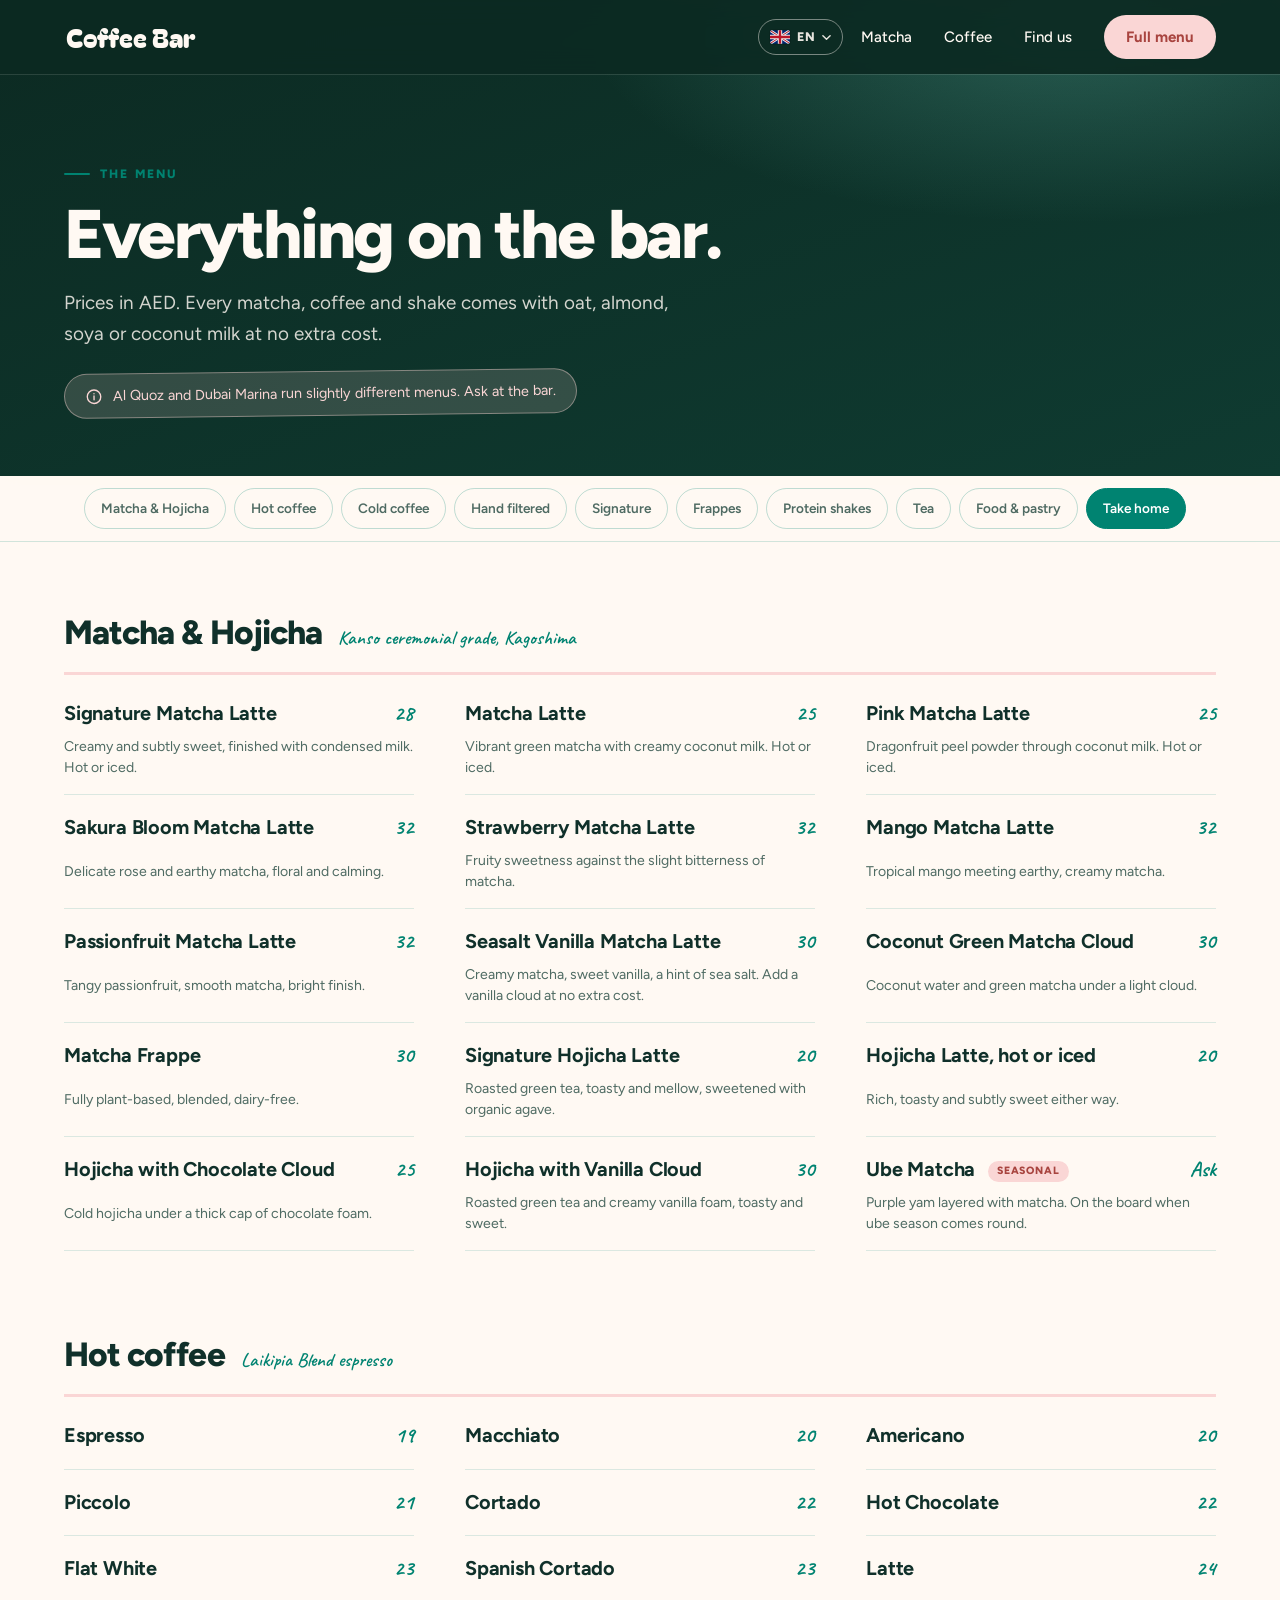
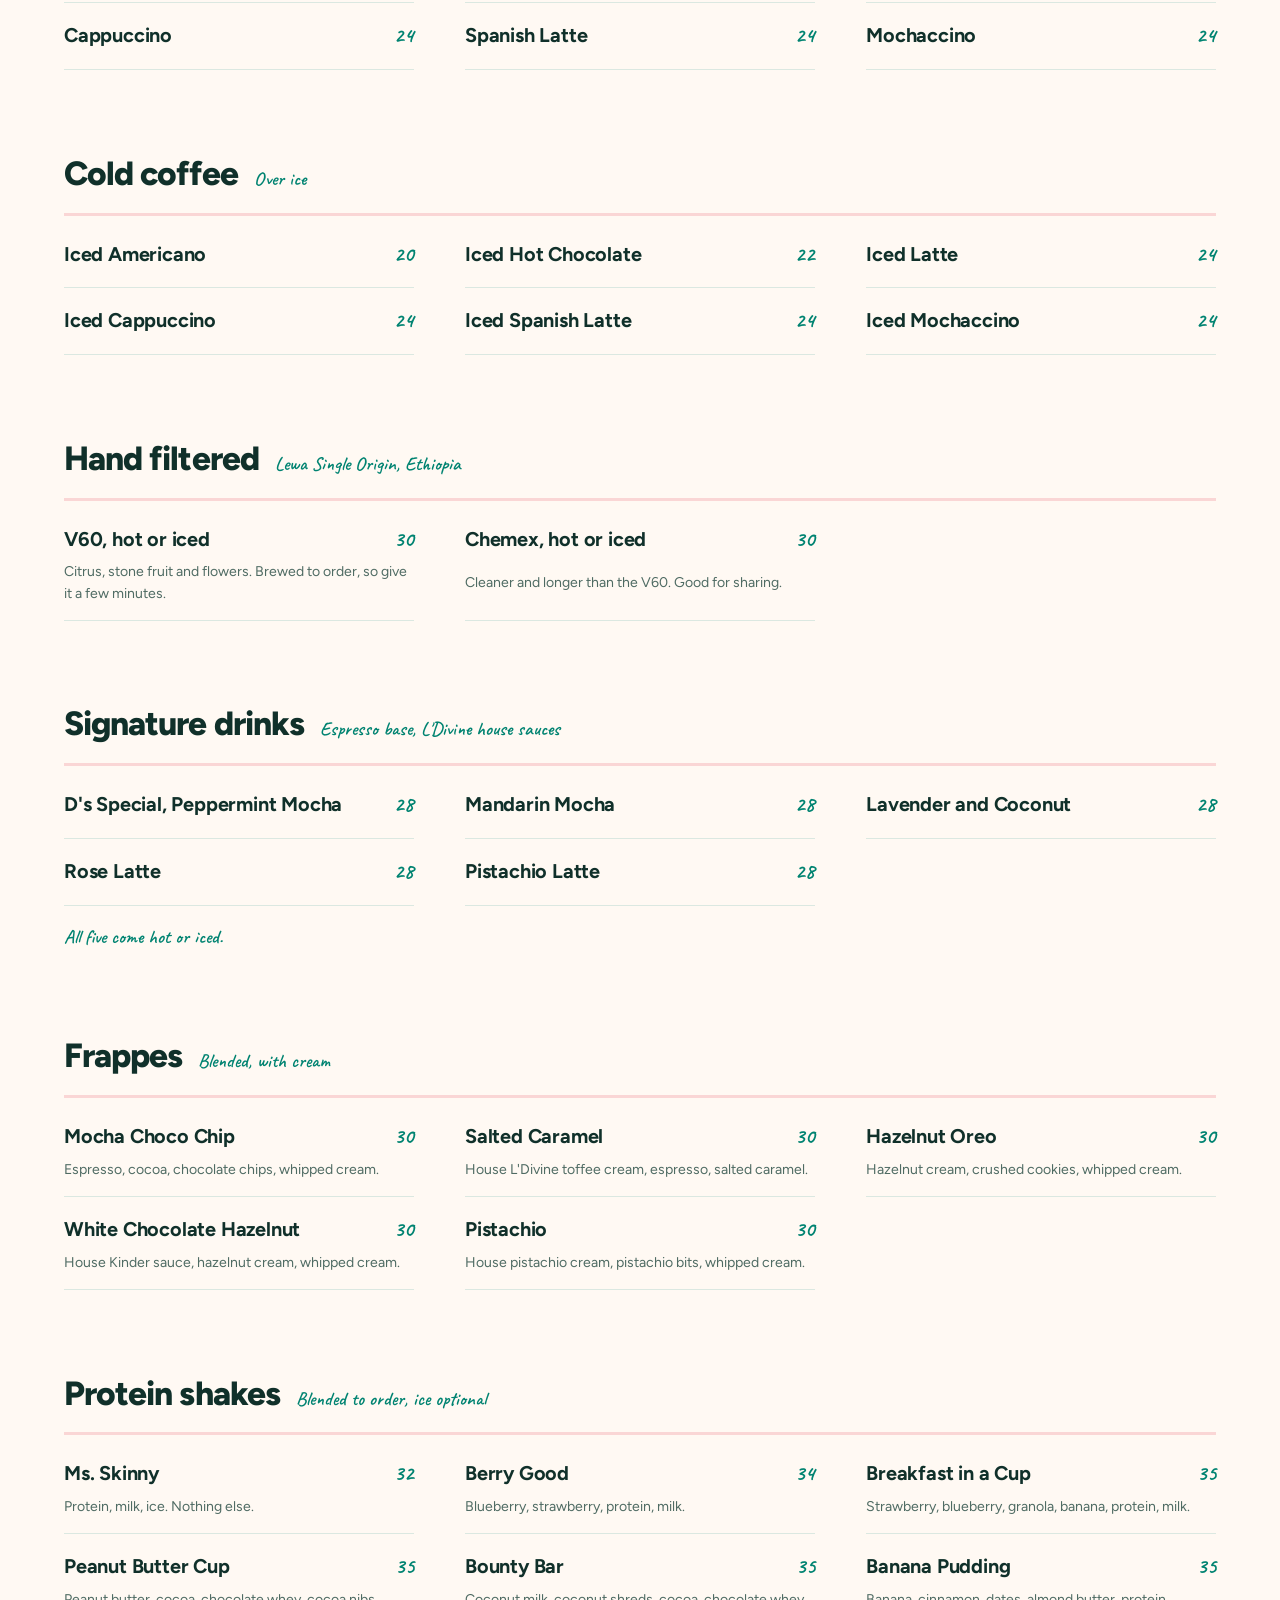
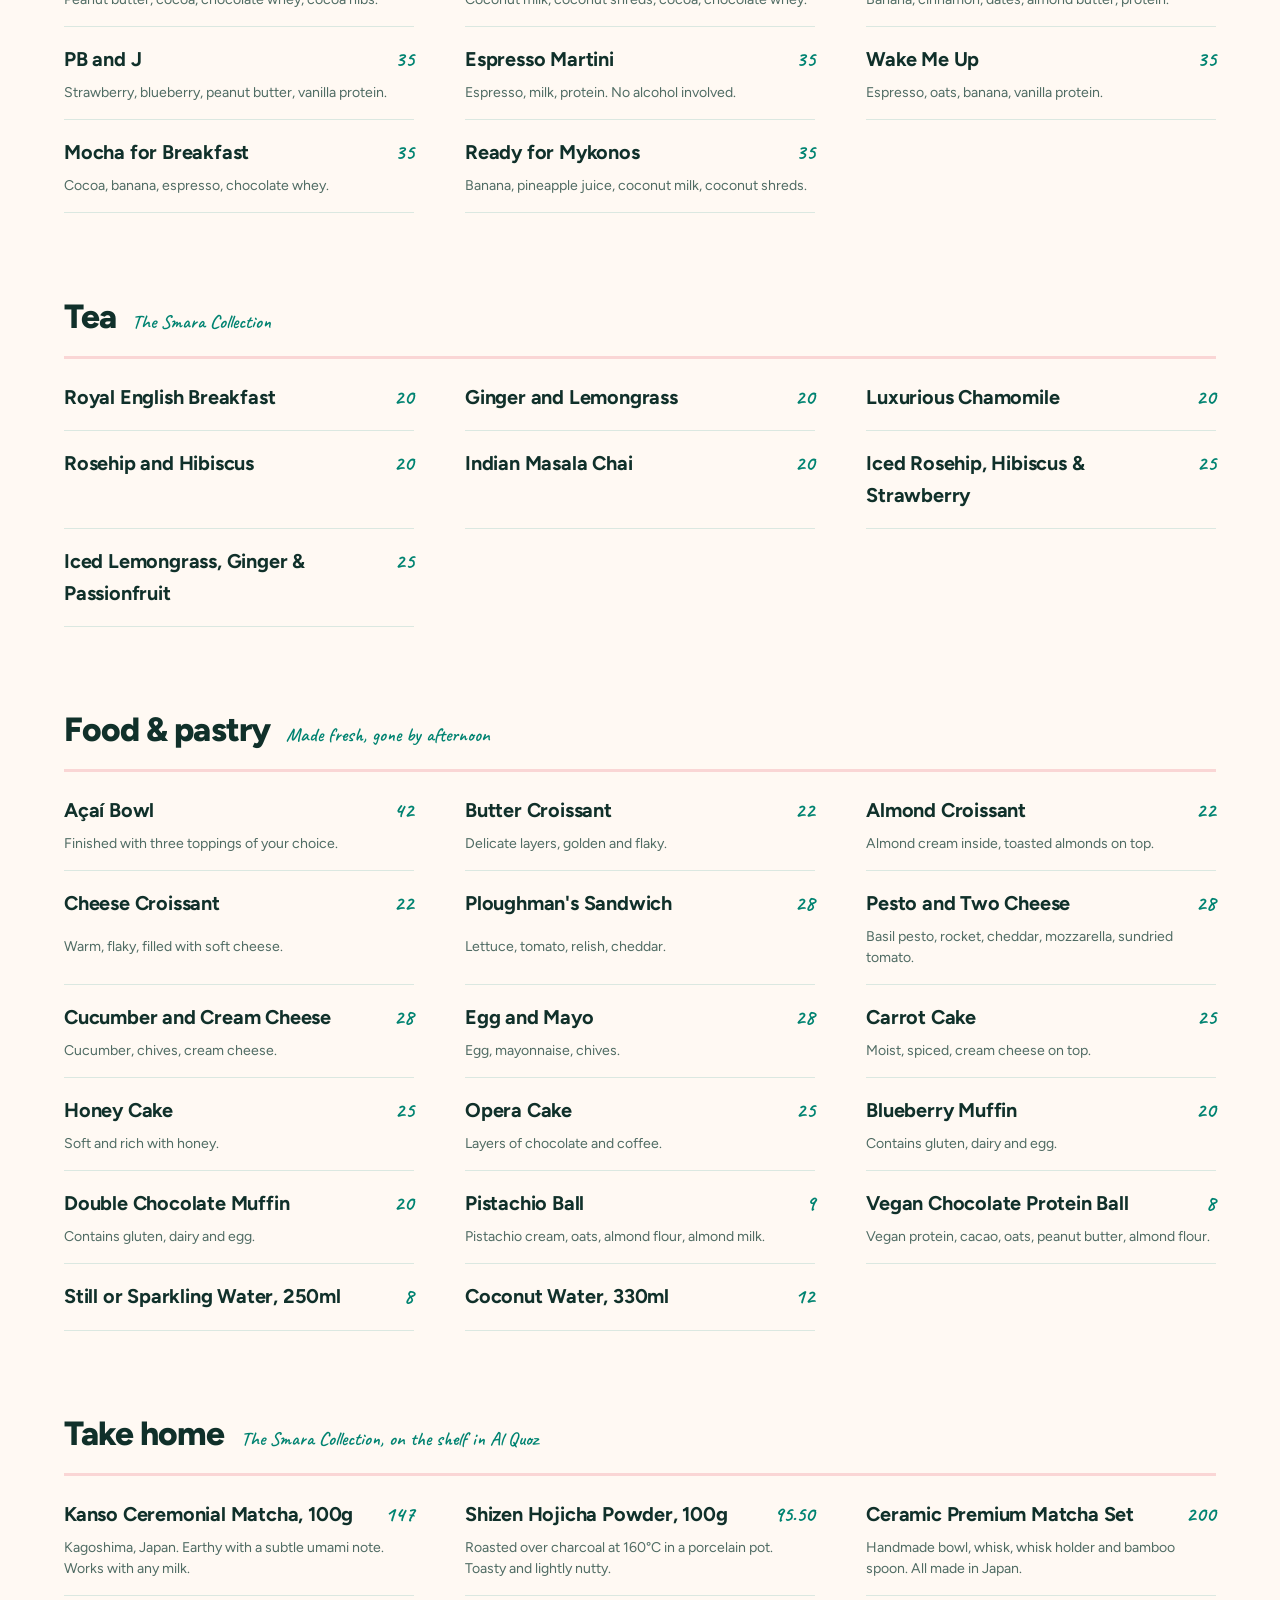
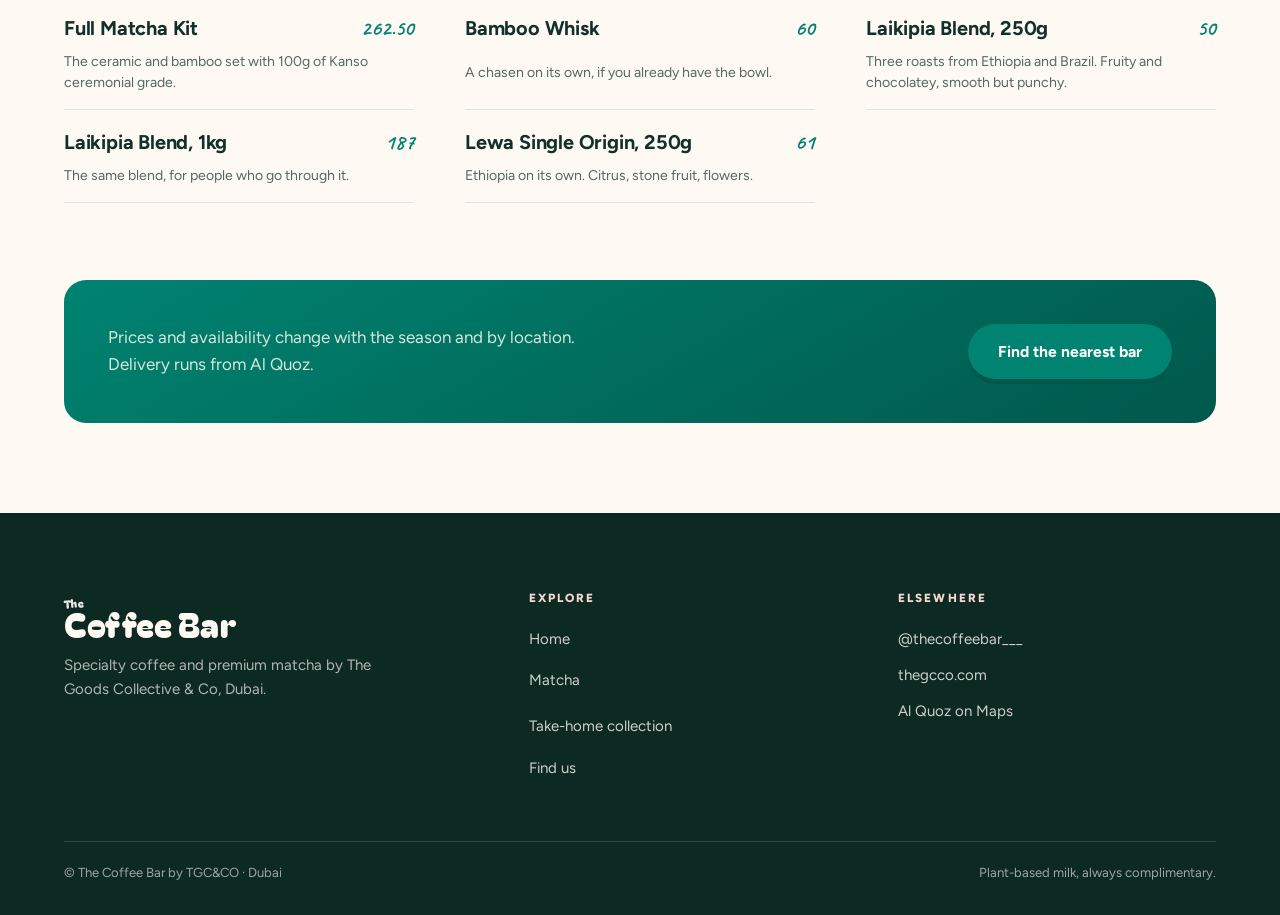
==== commit b657ecaa: "Add English/Arabic language switcher with full RTL support Flag-icon toggle in the nav (UK/UAE flags" ====
--- a/menu.html
+++ b/menu.html
@@ -13,11 +13,12 @@
   <link rel="preload" href="fonts/bagel-fat-one-latin-400.woff2" as="font" type="font/woff2" crossorigin>
   <link rel="preload" href="fonts/figtree-latin-300-900.woff2" as="font" type="font/woff2" crossorigin>
   <link rel="preload" href="fonts/caveat-latin-400-700.woff2" as="font" type="font/woff2" crossorigin>
+  <link rel="preload" href="fonts/cairo-arabic-400-800.woff2" as="font" type="font/woff2" crossorigin>
   <link rel="stylesheet" href="css/style.min.css">
 </head>
 <body>
 
-<a class="skip-link" href="#main">Skip to content</a>
+<a class="skip-link" href="#main"><span data-i18n="a11y.skipLink">Skip to content</span></a>
 
 <header>
   <nav class="nav nav--solid" aria-label="Main">
@@ -25,14 +26,56 @@
       <span class="wordmark__the" aria-hidden="true">The</span>
       <span class="wordmark__name">Coffee Bar</span>
     </a>
-    <button class="nav__toggle" aria-expanded="false" aria-controls="nav-links" aria-label="Open menu">
-      <span></span><span></span><span></span>
-    </button>
-    <div class="nav__links" id="nav-links">
-      <a href="index.html#matcha">Matcha</a>
-      <a href="index.html#coffee">Coffee</a>
-      <a href="index.html#find-us">Find us</a>
-      <a class="nav__cta" href="menu.html" aria-current="page">Full menu</a>
+    <div class="nav__right">
+      <div class="lang" data-lang-switch>
+        <button class="lang__btn" type="button" aria-haspopup="true" aria-expanded="false" aria-label="Change language">
+          <svg class="lang__flag lang__flag--gb" viewBox="0 0 60 40" aria-hidden="true">
+            <rect width="60" height="40" fill="#00247d"/>
+            <path d="M0 0 60 40M60 0 0 40" stroke="#fff" stroke-width="8"/>
+            <path d="M0 0 60 40M60 0 0 40" stroke="#cf142b" stroke-width="3"/>
+            <path d="M30 0V40M0 20H60" stroke="#fff" stroke-width="13"/>
+            <path d="M30 0V40M0 20H60" stroke="#cf142b" stroke-width="7"/>
+          </svg>
+          <svg class="lang__flag lang__flag--ae" viewBox="0 0 60 40" aria-hidden="true">
+            <rect width="60" height="40" fill="#fff"/>
+            <rect width="60" height="13.33" fill="#00732f"/>
+            <rect y="26.67" width="60" height="13.33" fill="#000"/>
+            <rect width="15" height="40" fill="#ce1126"/>
+          </svg>
+          <span class="lang__code">EN</span>
+          <svg class="lang__chevron" viewBox="0 0 10 6" fill="none" stroke="currentColor" stroke-width="1.6" stroke-linecap="round" stroke-linejoin="round" aria-hidden="true"><path d="M1 1l4 4 4-4"/></svg>
+        </button>
+        <div class="lang__menu" role="menu">
+          <button type="button" class="lang__opt" data-lang="en" role="menuitem" aria-current="true">
+            <svg class="lang__flag lang__flag--gb" viewBox="0 0 60 40" aria-hidden="true">
+              <rect width="60" height="40" fill="#00247d"/>
+              <path d="M0 0 60 40M60 0 0 40" stroke="#fff" stroke-width="8"/>
+              <path d="M0 0 60 40M60 0 0 40" stroke="#cf142b" stroke-width="3"/>
+              <path d="M30 0V40M0 20H60" stroke="#fff" stroke-width="13"/>
+              <path d="M30 0V40M0 20H60" stroke="#cf142b" stroke-width="7"/>
+            </svg>
+            <span>English</span>
+          </button>
+          <button type="button" class="lang__opt" data-lang="ar" role="menuitem" aria-current="false">
+            <svg class="lang__flag lang__flag--ae" viewBox="0 0 60 40" aria-hidden="true">
+              <rect width="60" height="40" fill="#fff"/>
+              <rect width="60" height="13.33" fill="#00732f"/>
+              <rect y="26.67" width="60" height="13.33" fill="#000"/>
+              <rect width="15" height="40" fill="#ce1126"/>
+            </svg>
+            <span>العربية</span>
+          </button>
+        </div>
+      </div>
+      <button class="nav__toggle" aria-expanded="false" aria-controls="nav-links" aria-label="Open menu">
+        <span></span><span></span><span></span>
+      </button>
+      <div class="nav__links" id="nav-links">
+        <a href="index.html#matcha" data-i18n="nav.matcha">Matcha</a>
+        <a href="index.html#coffee" data-i18n="nav.coffee">Coffee</a>
+        <a href="index.html#find-us" data-i18n="nav.findUs">Find us</a>
+        <a class="nav__cta" href="menu.html" aria-current="page" data-i18n="nav.fullMenu">Full menu</a>
+      </div>
     </div>
   </nav>
 </header>
@@ -41,9 +84,9 @@
 
   <section class="menu-hero grain">
     <div class="menu-hero__inner">
-      <p class="eyebrow">The menu</p>
-      <h1>Everything on the bar.</h1>
-      <p class="lede">
+      <p class="eyebrow" data-i18n="menuPage.eyebrow">The menu</p>
+      <h1 data-i18n="menuPage.h1">Everything on the bar.</h1>
+      <p class="lede" data-i18n="menuPage.lede">
         Prices in AED. Every matcha, coffee and shake comes with oat, almond, soya or coconut milk
         at no extra cost.
       </p>
@@ -51,23 +94,23 @@
         <svg viewBox="0 0 24 24" width="18" height="18" fill="none" stroke="currentColor" stroke-width="1.8" stroke-linecap="round" aria-hidden="true">
           <circle cx="12" cy="12" r="9"/><path d="M12 11v5M12 8h.01"/>
         </svg>
-        Al Quoz and Dubai Marina run slightly different menus. Ask at the bar.
+        <span data-i18n="menuPage.note">Al Quoz and Dubai Marina run slightly different menus. Ask at the bar.</span>
       </p>
     </div>
   </section>
 
   <nav class="menu-rail" aria-label="Menu categories">
     <div class="menu-rail__scroll">
-      <a href="#matcha" class="is-active">Matcha &amp; Hojicha</a>
-      <a href="#hot">Hot coffee</a>
-      <a href="#cold">Cold coffee</a>
-      <a href="#filter">Hand filtered</a>
-      <a href="#signature">Signature</a>
-      <a href="#frappes">Frappes</a>
-      <a href="#protein">Protein shakes</a>
-      <a href="#tea">Tea</a>
-      <a href="#food">Food &amp; pastry</a>
-      <a href="#retail">Take home</a>
+      <a href="#matcha" class="is-active"><span data-i18n="rail.matcha">Matcha &amp; Hojicha</span></a>
+      <a href="#hot"><span data-i18n="rail.hot">Hot coffee</span></a>
+      <a href="#cold"><span data-i18n="rail.cold">Cold coffee</span></a>
+      <a href="#filter"><span data-i18n="rail.filter">Hand filtered</span></a>
+      <a href="#signature"><span data-i18n="rail.signature">Signature</span></a>
+      <a href="#frappes"><span data-i18n="rail.frappes">Frappes</span></a>
+      <a href="#protein"><span data-i18n="rail.protein">Protein shakes</span></a>
+      <a href="#tea"><span data-i18n="rail.tea">Tea</span></a>
+      <a href="#food"><span data-i18n="rail.food">Food &amp; pastry</span></a>
+      <a href="#retail"><span data-i18n="rail.retail">Take home</span></a>
     </div>
   </nav>
 
@@ -77,69 +120,69 @@
       <!-- ===== MATCHA ===== -->
       <section class="mgroup" id="matcha">
         <div class="mgroup__head">
-          <h2 class="mgroup__title">Matcha &amp; Hojicha</h2>
-          <p class="mgroup__sub">Kanso ceremonial grade, Kagoshima</p>
-        </div>
-        <div class="mlist">
-          <article class="mitem">
-            <h3 class="mitem__name">Signature Matcha Latte</h3><p class="mitem__price">28</p>
-            <p class="mitem__desc">Creamy and subtly sweet, finished with condensed milk. Hot or iced.</p>
-          </article>
-          <article class="mitem">
-            <h3 class="mitem__name">Matcha Latte</h3><p class="mitem__price">25</p>
-            <p class="mitem__desc">Vibrant green matcha with creamy coconut milk. Hot or iced.</p>
-          </article>
-          <article class="mitem">
-            <h3 class="mitem__name">Pink Matcha Latte</h3><p class="mitem__price">25</p>
-            <p class="mitem__desc">Dragonfruit peel powder through coconut milk. Hot or iced.</p>
-          </article>
-          <article class="mitem">
-            <h3 class="mitem__name">Sakura Bloom Matcha Latte</h3><p class="mitem__price">32</p>
-            <p class="mitem__desc">Delicate rose and earthy matcha, floral and calming.</p>
-          </article>
-          <article class="mitem">
-            <h3 class="mitem__name">Strawberry Matcha Latte</h3><p class="mitem__price">32</p>
-            <p class="mitem__desc">Fruity sweetness against the slight bitterness of matcha.</p>
-          </article>
-          <article class="mitem">
-            <h3 class="mitem__name">Mango Matcha Latte</h3><p class="mitem__price">32</p>
-            <p class="mitem__desc">Tropical mango meeting earthy, creamy matcha.</p>
-          </article>
-          <article class="mitem">
-            <h3 class="mitem__name">Passionfruit Matcha Latte</h3><p class="mitem__price">32</p>
-            <p class="mitem__desc">Tangy passionfruit, smooth matcha, bright finish.</p>
-          </article>
-          <article class="mitem">
-            <h3 class="mitem__name">Seasalt Vanilla Matcha Latte</h3><p class="mitem__price">30</p>
-            <p class="mitem__desc">Creamy matcha, sweet vanilla, a hint of sea salt. Add a vanilla cloud at no extra cost.</p>
-          </article>
-          <article class="mitem">
-            <h3 class="mitem__name">Coconut Green Matcha Cloud</h3><p class="mitem__price">30</p>
-            <p class="mitem__desc">Coconut water and green matcha under a light cloud.</p>
-          </article>
-          <article class="mitem">
-            <h3 class="mitem__name">Matcha Frappe</h3><p class="mitem__price">30</p>
-            <p class="mitem__desc">Fully plant-based, blended, dairy-free.</p>
-          </article>
-          <article class="mitem">
-            <h3 class="mitem__name">Signature Hojicha Latte</h3><p class="mitem__price">20</p>
-            <p class="mitem__desc">Roasted green tea, toasty and mellow, sweetened with organic agave.</p>
-          </article>
-          <article class="mitem">
-            <h3 class="mitem__name">Hojicha Latte, hot or iced</h3><p class="mitem__price">20</p>
-            <p class="mitem__desc">Rich, toasty and subtly sweet either way.</p>
-          </article>
-          <article class="mitem">
-            <h3 class="mitem__name">Hojicha with Chocolate Cloud</h3><p class="mitem__price">25</p>
-            <p class="mitem__desc">Cold hojicha under a thick cap of chocolate foam.</p>
-          </article>
-          <article class="mitem">
-            <h3 class="mitem__name">Hojicha with Vanilla Cloud</h3><p class="mitem__price">30</p>
-            <p class="mitem__desc">Roasted green tea and creamy vanilla foam, toasty and sweet.</p>
-          </article>
-          <article class="mitem">
-            <h3 class="mitem__name">Ube Matcha <span class="mflag">Seasonal</span></h3><p class="mitem__price">Ask</p>
-            <p class="mitem__desc">Purple yam layered with matcha. On the board when ube season comes round.</p>
+          <h2 class="mgroup__title" data-i18n="m.matcha.title">Matcha &amp; Hojicha</h2>
+          <p class="mgroup__sub" data-i18n="m.matcha.sub">Kanso ceremonial grade, Kagoshima</p>
+        </div>
+        <div class="mlist">
+          <article class="mitem">
+            <h3 class="mitem__name" data-i18n="m.matcha.i1.name">Signature Matcha Latte</h3><p class="mitem__price">28</p>
+            <p class="mitem__desc" data-i18n="m.matcha.i1.desc">Creamy and subtly sweet, finished with condensed milk. Hot or iced.</p>
+          </article>
+          <article class="mitem">
+            <h3 class="mitem__name" data-i18n="m.matcha.i2.name">Matcha Latte</h3><p class="mitem__price">25</p>
+            <p class="mitem__desc" data-i18n="m.matcha.i2.desc">Vibrant green matcha with creamy coconut milk. Hot or iced.</p>
+          </article>
+          <article class="mitem">
+            <h3 class="mitem__name" data-i18n="m.matcha.i3.name">Pink Matcha Latte</h3><p class="mitem__price">25</p>
+            <p class="mitem__desc" data-i18n="m.matcha.i3.desc">Dragonfruit peel powder through coconut milk. Hot or iced.</p>
+          </article>
+          <article class="mitem">
+            <h3 class="mitem__name" data-i18n="m.matcha.i4.name">Sakura Bloom Matcha Latte</h3><p class="mitem__price">32</p>
+            <p class="mitem__desc" data-i18n="m.matcha.i4.desc">Delicate rose and earthy matcha, floral and calming.</p>
+          </article>
+          <article class="mitem">
+            <h3 class="mitem__name" data-i18n="m.matcha.i5.name">Strawberry Matcha Latte</h3><p class="mitem__price">32</p>
+            <p class="mitem__desc" data-i18n="m.matcha.i5.desc">Fruity sweetness against the slight bitterness of matcha.</p>
+          </article>
+          <article class="mitem">
+            <h3 class="mitem__name" data-i18n="m.matcha.i6.name">Mango Matcha Latte</h3><p class="mitem__price">32</p>
+            <p class="mitem__desc" data-i18n="m.matcha.i6.desc">Tropical mango meeting earthy, creamy matcha.</p>
+          </article>
+          <article class="mitem">
+            <h3 class="mitem__name" data-i18n="m.matcha.i7.name">Passionfruit Matcha Latte</h3><p class="mitem__price">32</p>
+            <p class="mitem__desc" data-i18n="m.matcha.i7.desc">Tangy passionfruit, smooth matcha, bright finish.</p>
+          </article>
+          <article class="mitem">
+            <h3 class="mitem__name" data-i18n="m.matcha.i8.name">Seasalt Vanilla Matcha Latte</h3><p class="mitem__price">30</p>
+            <p class="mitem__desc" data-i18n="m.matcha.i8.desc">Creamy matcha, sweet vanilla, a hint of sea salt. Add a vanilla cloud at no extra cost.</p>
+          </article>
+          <article class="mitem">
+            <h3 class="mitem__name" data-i18n="m.matcha.i9.name">Coconut Green Matcha Cloud</h3><p class="mitem__price">30</p>
+            <p class="mitem__desc" data-i18n="m.matcha.i9.desc">Coconut water and green matcha under a light cloud.</p>
+          </article>
+          <article class="mitem">
+            <h3 class="mitem__name" data-i18n="m.matcha.i10.name">Matcha Frappe</h3><p class="mitem__price">30</p>
+            <p class="mitem__desc" data-i18n="m.matcha.i10.desc">Fully plant-based, blended, dairy-free.</p>
+          </article>
+          <article class="mitem">
+            <h3 class="mitem__name" data-i18n="m.matcha.i11.name">Signature Hojicha Latte</h3><p class="mitem__price">20</p>
+            <p class="mitem__desc" data-i18n="m.matcha.i11.desc">Roasted green tea, toasty and mellow, sweetened with organic agave.</p>
+          </article>
+          <article class="mitem">
+            <h3 class="mitem__name" data-i18n="m.matcha.i12.name">Hojicha Latte, hot or iced</h3><p class="mitem__price">20</p>
+            <p class="mitem__desc" data-i18n="m.matcha.i12.desc">Rich, toasty and subtly sweet either way.</p>
+          </article>
+          <article class="mitem">
+            <h3 class="mitem__name" data-i18n="m.matcha.i13.name">Hojicha with Chocolate Cloud</h3><p class="mitem__price">25</p>
+            <p class="mitem__desc" data-i18n="m.matcha.i13.desc">Cold hojicha under a thick cap of chocolate foam.</p>
+          </article>
+          <article class="mitem">
+            <h3 class="mitem__name" data-i18n="m.matcha.i14.name">Hojicha with Vanilla Cloud</h3><p class="mitem__price">30</p>
+            <p class="mitem__desc" data-i18n="m.matcha.i14.desc">Roasted green tea and creamy vanilla foam, toasty and sweet.</p>
+          </article>
+          <article class="mitem">
+            <h3 class="mitem__name"><span data-i18n="m.matcha.i15.name">Ube Matcha</span> <span class="mflag" data-i18n="misc.seasonal">Seasonal</span></h3><p class="mitem__price" data-i18n="misc.ask">Ask</p>
+            <p class="mitem__desc" data-i18n="m.matcha.i15.desc">Purple yam layered with matcha. On the board when ube season comes round.</p>
           </article>
         </div>
       </section>
@@ -147,55 +190,55 @@
       <!-- ===== HOT COFFEE ===== -->
       <section class="mgroup" id="hot">
         <div class="mgroup__head">
-          <h2 class="mgroup__title">Hot coffee</h2>
-          <p class="mgroup__sub">Laikipia Blend espresso</p>
-        </div>
-        <div class="mlist">
-          <article class="mitem"><h3 class="mitem__name">Espresso</h3><p class="mitem__price">19</p></article>
-          <article class="mitem"><h3 class="mitem__name">Macchiato</h3><p class="mitem__price">20</p></article>
-          <article class="mitem"><h3 class="mitem__name">Americano</h3><p class="mitem__price">20</p></article>
-          <article class="mitem"><h3 class="mitem__name">Piccolo</h3><p class="mitem__price">21</p></article>
-          <article class="mitem"><h3 class="mitem__name">Cortado</h3><p class="mitem__price">22</p></article>
-          <article class="mitem"><h3 class="mitem__name">Hot Chocolate</h3><p class="mitem__price">22</p></article>
-          <article class="mitem"><h3 class="mitem__name">Flat White</h3><p class="mitem__price">23</p></article>
-          <article class="mitem"><h3 class="mitem__name">Spanish Cortado</h3><p class="mitem__price">23</p></article>
-          <article class="mitem"><h3 class="mitem__name">Latte</h3><p class="mitem__price">24</p></article>
-          <article class="mitem"><h3 class="mitem__name">Cappuccino</h3><p class="mitem__price">24</p></article>
-          <article class="mitem"><h3 class="mitem__name">Spanish Latte</h3><p class="mitem__price">24</p></article>
-          <article class="mitem"><h3 class="mitem__name">Mochaccino</h3><p class="mitem__price">24</p></article>
+          <h2 class="mgroup__title" data-i18n="m.hot.title">Hot coffee</h2>
+          <p class="mgroup__sub" data-i18n="m.hot.sub">Laikipia Blend espresso</p>
+        </div>
+        <div class="mlist">
+          <article class="mitem"><h3 class="mitem__name" data-i18n="m.hot.i1.name">Espresso</h3><p class="mitem__price">19</p></article>
+          <article class="mitem"><h3 class="mitem__name" data-i18n="m.hot.i2.name">Macchiato</h3><p class="mitem__price">20</p></article>
+          <article class="mitem"><h3 class="mitem__name" data-i18n="m.hot.i3.name">Americano</h3><p class="mitem__price">20</p></article>
+          <article class="mitem"><h3 class="mitem__name" data-i18n="m.hot.i4.name">Piccolo</h3><p class="mitem__price">21</p></article>
+          <article class="mitem"><h3 class="mitem__name" data-i18n="m.hot.i5.name">Cortado</h3><p class="mitem__price">22</p></article>
+          <article class="mitem"><h3 class="mitem__name" data-i18n="m.hot.i6.name">Hot Chocolate</h3><p class="mitem__price">22</p></article>
+          <article class="mitem"><h3 class="mitem__name" data-i18n="m.hot.i7.name">Flat White</h3><p class="mitem__price">23</p></article>
+          <article class="mitem"><h3 class="mitem__name" data-i18n="m.hot.i8.name">Spanish Cortado</h3><p class="mitem__price">23</p></article>
+          <article class="mitem"><h3 class="mitem__name" data-i18n="m.hot.i9.name">Latte</h3><p class="mitem__price">24</p></article>
+          <article class="mitem"><h3 class="mitem__name" data-i18n="m.hot.i10.name">Cappuccino</h3><p class="mitem__price">24</p></article>
+          <article class="mitem"><h3 class="mitem__name" data-i18n="m.hot.i11.name">Spanish Latte</h3><p class="mitem__price">24</p></article>
+          <article class="mitem"><h3 class="mitem__name" data-i18n="m.hot.i12.name">Mochaccino</h3><p class="mitem__price">24</p></article>
         </div>
       </section>
 
       <!-- ===== COLD COFFEE ===== -->
       <section class="mgroup" id="cold">
         <div class="mgroup__head">
-          <h2 class="mgroup__title">Cold coffee</h2>
-          <p class="mgroup__sub">Over ice</p>
-        </div>
-        <div class="mlist">
-          <article class="mitem"><h3 class="mitem__name">Iced Americano</h3><p class="mitem__price">20</p></article>
-          <article class="mitem"><h3 class="mitem__name">Iced Hot Chocolate</h3><p class="mitem__price">22</p></article>
-          <article class="mitem"><h3 class="mitem__name">Iced Latte</h3><p class="mitem__price">24</p></article>
-          <article class="mitem"><h3 class="mitem__name">Iced Cappuccino</h3><p class="mitem__price">24</p></article>
-          <article class="mitem"><h3 class="mitem__name">Iced Spanish Latte</h3><p class="mitem__price">24</p></article>
-          <article class="mitem"><h3 class="mitem__name">Iced Mochaccino</h3><p class="mitem__price">24</p></article>
+          <h2 class="mgroup__title" data-i18n="m.cold.title">Cold coffee</h2>
+          <p class="mgroup__sub" data-i18n="m.cold.sub">Over ice</p>
+        </div>
+        <div class="mlist">
+          <article class="mitem"><h3 class="mitem__name" data-i18n="m.cold.i1.name">Iced Americano</h3><p class="mitem__price">20</p></article>
+          <article class="mitem"><h3 class="mitem__name" data-i18n="m.cold.i2.name">Iced Hot Chocolate</h3><p class="mitem__price">22</p></article>
+          <article class="mitem"><h3 class="mitem__name" data-i18n="m.cold.i3.name">Iced Latte</h3><p class="mitem__price">24</p></article>
+          <article class="mitem"><h3 class="mitem__name" data-i18n="m.cold.i4.name">Iced Cappuccino</h3><p class="mitem__price">24</p></article>
+          <article class="mitem"><h3 class="mitem__name" data-i18n="m.cold.i5.name">Iced Spanish Latte</h3><p class="mitem__price">24</p></article>
+          <article class="mitem"><h3 class="mitem__name" data-i18n="m.cold.i6.name">Iced Mochaccino</h3><p class="mitem__price">24</p></article>
         </div>
       </section>
 
       <!-- ===== FILTER ===== -->
       <section class="mgroup" id="filter">
         <div class="mgroup__head">
-          <h2 class="mgroup__title">Hand filtered</h2>
-          <p class="mgroup__sub">Lewa Single Origin, Ethiopia</p>
-        </div>
-        <div class="mlist">
-          <article class="mitem">
-            <h3 class="mitem__name">V60, hot or iced</h3><p class="mitem__price">30</p>
-            <p class="mitem__desc">Citrus, stone fruit and flowers. Brewed to order, so give it a few minutes.</p>
-          </article>
-          <article class="mitem">
-            <h3 class="mitem__name">Chemex, hot or iced</h3><p class="mitem__price">30</p>
-            <p class="mitem__desc">Cleaner and longer than the V60. Good for sharing.</p>
+          <h2 class="mgroup__title" data-i18n="m.filter.title">Hand filtered</h2>
+          <p class="mgroup__sub" data-i18n="m.filter.sub">Lewa Single Origin, Ethiopia</p>
+        </div>
+        <div class="mlist">
+          <article class="mitem">
+            <h3 class="mitem__name" data-i18n="m.filter.i1.name">V60, hot or iced</h3><p class="mitem__price">30</p>
+            <p class="mitem__desc" data-i18n="m.filter.i1.desc">Citrus, stone fruit and flowers. Brewed to order, so give it a few minutes.</p>
+          </article>
+          <article class="mitem">
+            <h3 class="mitem__name" data-i18n="m.filter.i2.name">Chemex, hot or iced</h3><p class="mitem__price">30</p>
+            <p class="mitem__desc" data-i18n="m.filter.i2.desc">Cleaner and longer than the V60. Good for sharing.</p>
           </article>
         </div>
       </section>
@@ -203,45 +246,45 @@
       <!-- ===== SIGNATURE ===== -->
       <section class="mgroup" id="signature">
         <div class="mgroup__head">
-          <h2 class="mgroup__title">Signature drinks</h2>
-          <p class="mgroup__sub">Espresso base, L'Divine house sauces</p>
-        </div>
-        <div class="mlist">
-          <article class="mitem"><h3 class="mitem__name">D's Special, Peppermint Mocha</h3><p class="mitem__price">28</p></article>
-          <article class="mitem"><h3 class="mitem__name">Mandarin Mocha</h3><p class="mitem__price">28</p></article>
-          <article class="mitem"><h3 class="mitem__name">Lavender and Coconut</h3><p class="mitem__price">28</p></article>
-          <article class="mitem"><h3 class="mitem__name">Rose Latte</h3><p class="mitem__price">28</p></article>
-          <article class="mitem"><h3 class="mitem__name">Pistachio Latte</h3><p class="mitem__price">28</p></article>
-        </div>
-        <p class="mgroup__sub" style="margin-top:16px">All five come hot or iced.</p>
+          <h2 class="mgroup__title" data-i18n="m.signature.title">Signature drinks</h2>
+          <p class="mgroup__sub" data-i18n="m.signature.sub">Espresso base, L'Divine house sauces</p>
+        </div>
+        <div class="mlist">
+          <article class="mitem"><h3 class="mitem__name" data-i18n="m.signature.i1.name">D's Special, Peppermint Mocha</h3><p class="mitem__price">28</p></article>
+          <article class="mitem"><h3 class="mitem__name" data-i18n="m.signature.i2.name">Mandarin Mocha</h3><p class="mitem__price">28</p></article>
+          <article class="mitem"><h3 class="mitem__name" data-i18n="m.signature.i3.name">Lavender and Coconut</h3><p class="mitem__price">28</p></article>
+          <article class="mitem"><h3 class="mitem__name" data-i18n="m.signature.i4.name">Rose Latte</h3><p class="mitem__price">28</p></article>
+          <article class="mitem"><h3 class="mitem__name" data-i18n="m.signature.i5.name">Pistachio Latte</h3><p class="mitem__price">28</p></article>
+        </div>
+        <p class="mgroup__sub" style="margin-top:16px" data-i18n="m.signature.sub.note2">All five come hot or iced.</p>
       </section>
 
       <!-- ===== FRAPPES ===== -->
       <section class="mgroup" id="frappes">
         <div class="mgroup__head">
-          <h2 class="mgroup__title">Frappes</h2>
-          <p class="mgroup__sub">Blended, with cream</p>
-        </div>
-        <div class="mlist">
-          <article class="mitem">
-            <h3 class="mitem__name">Mocha Choco Chip</h3><p class="mitem__price">30</p>
-            <p class="mitem__desc">Espresso, cocoa, chocolate chips, whipped cream.</p>
-          </article>
-          <article class="mitem">
-            <h3 class="mitem__name">Salted Caramel</h3><p class="mitem__price">30</p>
-            <p class="mitem__desc">House L'Divine toffee cream, espresso, salted caramel.</p>
-          </article>
-          <article class="mitem">
-            <h3 class="mitem__name">Hazelnut Oreo</h3><p class="mitem__price">30</p>
-            <p class="mitem__desc">Hazelnut cream, crushed cookies, whipped cream.</p>
-          </article>
-          <article class="mitem">
-            <h3 class="mitem__name">White Chocolate Hazelnut</h3><p class="mitem__price">30</p>
-            <p class="mitem__desc">House Kinder sauce, hazelnut cream, whipped cream.</p>
-          </article>
-          <article class="mitem">
-            <h3 class="mitem__name">Pistachio</h3><p class="mitem__price">30</p>
-            <p class="mitem__desc">House pistachio cream, pistachio bits, whipped cream.</p>
+          <h2 class="mgroup__title" data-i18n="m.frappes.title">Frappes</h2>
+          <p class="mgroup__sub" data-i18n="m.frappes.sub">Blended, with cream</p>
+        </div>
+        <div class="mlist">
+          <article class="mitem">
+            <h3 class="mitem__name" data-i18n="m.frappes.i1.name">Mocha Choco Chip</h3><p class="mitem__price">30</p>
+            <p class="mitem__desc" data-i18n="m.frappes.i1.desc">Espresso, cocoa, chocolate chips, whipped cream.</p>
+          </article>
+          <article class="mitem">
+            <h3 class="mitem__name" data-i18n="m.frappes.i2.name">Salted Caramel</h3><p class="mitem__price">30</p>
+            <p class="mitem__desc" data-i18n="m.frappes.i2.desc">House L'Divine toffee cream, espresso, salted caramel.</p>
+          </article>
+          <article class="mitem">
+            <h3 class="mitem__name" data-i18n="m.frappes.i3.name">Hazelnut Oreo</h3><p class="mitem__price">30</p>
+            <p class="mitem__desc" data-i18n="m.frappes.i3.desc">Hazelnut cream, crushed cookies, whipped cream.</p>
+          </article>
+          <article class="mitem">
+            <h3 class="mitem__name" data-i18n="m.frappes.i4.name">White Chocolate Hazelnut</h3><p class="mitem__price">30</p>
+            <p class="mitem__desc" data-i18n="m.frappes.i4.desc">House Kinder sauce, hazelnut cream, whipped cream.</p>
+          </article>
+          <article class="mitem">
+            <h3 class="mitem__name" data-i18n="m.frappes.i5.name">Pistachio</h3><p class="mitem__price">30</p>
+            <p class="mitem__desc" data-i18n="m.frappes.i5.desc">House pistachio cream, pistachio bits, whipped cream.</p>
           </article>
         </div>
       </section>
@@ -249,53 +292,53 @@
       <!-- ===== PROTEIN ===== -->
       <section class="mgroup" id="protein">
         <div class="mgroup__head">
-          <h2 class="mgroup__title">Protein shakes</h2>
-          <p class="mgroup__sub">Blended to order, ice optional</p>
-        </div>
-        <div class="mlist">
-          <article class="mitem">
-            <h3 class="mitem__name">Ms. Skinny</h3><p class="mitem__price">32</p>
-            <p class="mitem__desc">Protein, milk, ice. Nothing else.</p>
-          </article>
-          <article class="mitem">
-            <h3 class="mitem__name">Berry Good</h3><p class="mitem__price">34</p>
-            <p class="mitem__desc">Blueberry, strawberry, protein, milk.</p>
-          </article>
-          <article class="mitem">
-            <h3 class="mitem__name">Breakfast in a Cup</h3><p class="mitem__price">35</p>
-            <p class="mitem__desc">Strawberry, blueberry, granola, banana, protein, milk.</p>
-          </article>
-          <article class="mitem">
-            <h3 class="mitem__name">Peanut Butter Cup</h3><p class="mitem__price">35</p>
-            <p class="mitem__desc">Peanut butter, cocoa, chocolate whey, cocoa nibs.</p>
-          </article>
-          <article class="mitem">
-            <h3 class="mitem__name">Bounty Bar</h3><p class="mitem__price">35</p>
-            <p class="mitem__desc">Coconut milk, coconut shreds, cocoa, chocolate whey.</p>
-          </article>
-          <article class="mitem">
-            <h3 class="mitem__name">Banana Pudding</h3><p class="mitem__price">35</p>
-            <p class="mitem__desc">Banana, cinnamon, dates, almond butter, protein.</p>
-          </article>
-          <article class="mitem">
-            <h3 class="mitem__name">PB and J</h3><p class="mitem__price">35</p>
-            <p class="mitem__desc">Strawberry, blueberry, peanut butter, vanilla protein.</p>
-          </article>
-          <article class="mitem">
-            <h3 class="mitem__name">Espresso Martini</h3><p class="mitem__price">35</p>
-            <p class="mitem__desc">Espresso, milk, protein. No alcohol involved.</p>
-          </article>
-          <article class="mitem">
-            <h3 class="mitem__name">Wake Me Up</h3><p class="mitem__price">35</p>
-            <p class="mitem__desc">Espresso, oats, banana, vanilla protein.</p>
-          </article>
-          <article class="mitem">
-            <h3 class="mitem__name">Mocha for Breakfast</h3><p class="mitem__price">35</p>
-            <p class="mitem__desc">Cocoa, banana, espresso, chocolate whey.</p>
-          </article>
-          <article class="mitem">
-            <h3 class="mitem__name">Ready for Mykonos</h3><p class="mitem__price">35</p>
-            <p class="mitem__desc">Banana, pineapple juice, coconut milk, coconut shreds.</p>
+          <h2 class="mgroup__title" data-i18n="m.protein.title">Protein shakes</h2>
+          <p class="mgroup__sub" data-i18n="m.protein.sub">Blended to order, ice optional</p>
+        </div>
+        <div class="mlist">
+          <article class="mitem">
+            <h3 class="mitem__name" data-i18n="m.protein.i1.name">Ms. Skinny</h3><p class="mitem__price">32</p>
+            <p class="mitem__desc" data-i18n="m.protein.i1.desc">Protein, milk, ice. Nothing else.</p>
+          </article>
+          <article class="mitem">
+            <h3 class="mitem__name" data-i18n="m.protein.i2.name">Berry Good</h3><p class="mitem__price">34</p>
+            <p class="mitem__desc" data-i18n="m.protein.i2.desc">Blueberry, strawberry, protein, milk.</p>
+          </article>
+          <article class="mitem">
+            <h3 class="mitem__name" data-i18n="m.protein.i3.name">Breakfast in a Cup</h3><p class="mitem__price">35</p>
+            <p class="mitem__desc" data-i18n="m.protein.i3.desc">Strawberry, blueberry, granola, banana, protein, milk.</p>
+          </article>
+          <article class="mitem">
+            <h3 class="mitem__name" data-i18n="m.protein.i4.name">Peanut Butter Cup</h3><p class="mitem__price">35</p>
+            <p class="mitem__desc" data-i18n="m.protein.i4.desc">Peanut butter, cocoa, chocolate whey, cocoa nibs.</p>
+          </article>
+          <article class="mitem">
+            <h3 class="mitem__name" data-i18n="m.protein.i5.name">Bounty Bar</h3><p class="mitem__price">35</p>
+            <p class="mitem__desc" data-i18n="m.protein.i5.desc">Coconut milk, coconut shreds, cocoa, chocolate whey.</p>
+          </article>
+          <article class="mitem">
+            <h3 class="mitem__name" data-i18n="m.protein.i6.name">Banana Pudding</h3><p class="mitem__price">35</p>
+            <p class="mitem__desc" data-i18n="m.protein.i6.desc">Banana, cinnamon, dates, almond butter, protein.</p>
+          </article>
+          <article class="mitem">
+            <h3 class="mitem__name" data-i18n="m.protein.i7.name">PB and J</h3><p class="mitem__price">35</p>
+            <p class="mitem__desc" data-i18n="m.protein.i7.desc">Strawberry, blueberry, peanut butter, vanilla protein.</p>
+          </article>
+          <article class="mitem">
+            <h3 class="mitem__name" data-i18n="m.protein.i8.name">Espresso Martini</h3><p class="mitem__price">35</p>
+            <p class="mitem__desc" data-i18n="m.protein.i8.desc">Espresso, milk, protein. No alcohol involved.</p>
+          </article>
+          <article class="mitem">
+            <h3 class="mitem__name" data-i18n="m.protein.i9.name">Wake Me Up</h3><p class="mitem__price">35</p>
+            <p class="mitem__desc" data-i18n="m.protein.i9.desc">Espresso, oats, banana, vanilla protein.</p>
+          </article>
+          <article class="mitem">
+            <h3 class="mitem__name" data-i18n="m.protein.i10.name">Mocha for Breakfast</h3><p class="mitem__price">35</p>
+            <p class="mitem__desc" data-i18n="m.protein.i10.desc">Cocoa, banana, espresso, chocolate whey.</p>
+          </article>
+          <article class="mitem">
+            <h3 class="mitem__name" data-i18n="m.protein.i11.name">Ready for Mykonos</h3><p class="mitem__price">35</p>
+            <p class="mitem__desc" data-i18n="m.protein.i11.desc">Banana, pineapple juice, coconut milk, coconut shreds.</p>
           </article>
         </div>
       </section>
@@ -303,20 +346,20 @@
       <!-- ===== TEA ===== -->
       <section class="mgroup" id="tea">
         <div class="mgroup__head">
-          <h2 class="mgroup__title">Tea</h2>
-          <p class="mgroup__sub">The Smara Collection</p>
-        </div>
-        <div class="mlist">
-          <article class="mitem"><h3 class="mitem__name">Royal English Breakfast</h3><p class="mitem__price">20</p></article>
-          <article class="mitem"><h3 class="mitem__name">Ginger and Lemongrass</h3><p class="mitem__price">20</p></article>
-          <article class="mitem"><h3 class="mitem__name">Luxurious Chamomile</h3><p class="mitem__price">20</p></article>
-          <article class="mitem"><h3 class="mitem__name">Rosehip and Hibiscus</h3><p class="mitem__price">20</p></article>
-          <article class="mitem"><h3 class="mitem__name">Indian Masala Chai</h3><p class="mitem__price">20</p></article>
-          <article class="mitem">
-            <h3 class="mitem__name">Iced Rosehip, Hibiscus &amp; Strawberry</h3><p class="mitem__price">25</p>
-          </article>
-          <article class="mitem">
-            <h3 class="mitem__name">Iced Lemongrass, Ginger &amp; Passionfruit</h3><p class="mitem__price">25</p>
+          <h2 class="mgroup__title" data-i18n="m.tea.title">Tea</h2>
+          <p class="mgroup__sub" data-i18n="m.tea.sub">The Smara Collection</p>
+        </div>
+        <div class="mlist">
+          <article class="mitem"><h3 class="mitem__name" data-i18n="m.tea.i1.name">Royal English Breakfast</h3><p class="mitem__price">20</p></article>
+          <article class="mitem"><h3 class="mitem__name" data-i18n="m.tea.i2.name">Ginger and Lemongrass</h3><p class="mitem__price">20</p></article>
+          <article class="mitem"><h3 class="mitem__name" data-i18n="m.tea.i3.name">Luxurious Chamomile</h3><p class="mitem__price">20</p></article>
+          <article class="mitem"><h3 class="mitem__name" data-i18n="m.tea.i4.name">Rosehip and Hibiscus</h3><p class="mitem__price">20</p></article>
+          <article class="mitem"><h3 class="mitem__name" data-i18n="m.tea.i5.name">Indian Masala Chai</h3><p class="mitem__price">20</p></article>
+          <article class="mitem">
+            <h3 class="mitem__name" data-i18n="m.tea.i6.name">Iced Rosehip, Hibiscus &amp; Strawberry</h3><p class="mitem__price">25</p>
+          </article>
+          <article class="mitem">
+            <h3 class="mitem__name" data-i18n="m.tea.i7.name">Iced Lemongrass, Ginger &amp; Passionfruit</h3><p class="mitem__price">25</p>
           </article>
         </div>
       </section>
@@ -324,120 +367,120 @@
       <!-- ===== FOOD ===== -->
       <section class="mgroup" id="food">
         <div class="mgroup__head">
-          <h2 class="mgroup__title">Food &amp; pastry</h2>
-          <p class="mgroup__sub">Made fresh, gone by afternoon</p>
-        </div>
-        <div class="mlist">
-          <article class="mitem">
-            <h3 class="mitem__name">Açaí Bowl</h3><p class="mitem__price">42</p>
-            <p class="mitem__desc">Finished with three toppings of your choice.</p>
-          </article>
-          <article class="mitem">
-            <h3 class="mitem__name">Butter Croissant</h3><p class="mitem__price">22</p>
-            <p class="mitem__desc">Delicate layers, golden and flaky.</p>
-          </article>
-          <article class="mitem">
-            <h3 class="mitem__name">Almond Croissant</h3><p class="mitem__price">22</p>
-            <p class="mitem__desc">Almond cream inside, toasted almonds on top.</p>
-          </article>
-          <article class="mitem">
-            <h3 class="mitem__name">Cheese Croissant</h3><p class="mitem__price">22</p>
-            <p class="mitem__desc">Warm, flaky, filled with soft cheese.</p>
-          </article>
-          <article class="mitem">
-            <h3 class="mitem__name">Ploughman's Sandwich</h3><p class="mitem__price">28</p>
-            <p class="mitem__desc">Lettuce, tomato, relish, cheddar.</p>
-          </article>
-          <article class="mitem">
-            <h3 class="mitem__name">Pesto and Two Cheese</h3><p class="mitem__price">28</p>
-            <p class="mitem__desc">Basil pesto, rocket, cheddar, mozzarella, sundried tomato.</p>
-          </article>
-          <article class="mitem">
-            <h3 class="mitem__name">Cucumber and Cream Cheese</h3><p class="mitem__price">28</p>
-            <p class="mitem__desc">Cucumber, chives, cream cheese.</p>
-          </article>
-          <article class="mitem">
-            <h3 class="mitem__name">Egg and Mayo</h3><p class="mitem__price">28</p>
-            <p class="mitem__desc">Egg, mayonnaise, chives.</p>
-          </article>
-          <article class="mitem">
-            <h3 class="mitem__name">Carrot Cake</h3><p class="mitem__price">25</p>
-            <p class="mitem__desc">Moist, spiced, cream cheese on top.</p>
-          </article>
-          <article class="mitem">
-            <h3 class="mitem__name">Honey Cake</h3><p class="mitem__price">25</p>
-            <p class="mitem__desc">Soft and rich with honey.</p>
-          </article>
-          <article class="mitem">
-            <h3 class="mitem__name">Opera Cake</h3><p class="mitem__price">25</p>
-            <p class="mitem__desc">Layers of chocolate and coffee.</p>
-          </article>
-          <article class="mitem">
-            <h3 class="mitem__name">Blueberry Muffin</h3><p class="mitem__price">20</p>
-            <p class="mitem__desc">Contains gluten, dairy and egg.</p>
-          </article>
-          <article class="mitem">
-            <h3 class="mitem__name">Double Chocolate Muffin</h3><p class="mitem__price">20</p>
-            <p class="mitem__desc">Contains gluten, dairy and egg.</p>
-          </article>
-          <article class="mitem">
-            <h3 class="mitem__name">Pistachio Ball</h3><p class="mitem__price">9</p>
-            <p class="mitem__desc">Pistachio cream, oats, almond flour, almond milk.</p>
-          </article>
-          <article class="mitem">
-            <h3 class="mitem__name">Vegan Chocolate Protein Ball</h3><p class="mitem__price">8</p>
-            <p class="mitem__desc">Vegan protein, cacao, oats, peanut butter, almond flour.</p>
-          </article>
-          <article class="mitem"><h3 class="mitem__name">Still or Sparkling Water, 250ml</h3><p class="mitem__price">8</p></article>
-          <article class="mitem"><h3 class="mitem__name">Coconut Water, 330ml</h3><p class="mitem__price">12</p></article>
+          <h2 class="mgroup__title" data-i18n="m.food.title">Food &amp; pastry</h2>
+          <p class="mgroup__sub" data-i18n="m.food.sub">Made fresh, gone by afternoon</p>
+        </div>
+        <div class="mlist">
+          <article class="mitem">
+            <h3 class="mitem__name" data-i18n="m.food.i1.name">Açaí Bowl</h3><p class="mitem__price">42</p>
+            <p class="mitem__desc" data-i18n="m.food.i1.desc">Finished with three toppings of your choice.</p>
+          </article>
+          <article class="mitem">
+            <h3 class="mitem__name" data-i18n="m.food.i2.name">Butter Croissant</h3><p class="mitem__price">22</p>
+            <p class="mitem__desc" data-i18n="m.food.i2.desc">Delicate layers, golden and flaky.</p>
+          </article>
+          <article class="mitem">
+            <h3 class="mitem__name" data-i18n="m.food.i3.name">Almond Croissant</h3><p class="mitem__price">22</p>
+            <p class="mitem__desc" data-i18n="m.food.i3.desc">Almond cream inside, toasted almonds on top.</p>
+          </article>
+          <article class="mitem">
+            <h3 class="mitem__name" data-i18n="m.food.i4.name">Cheese Croissant</h3><p class="mitem__price">22</p>
+            <p class="mitem__desc" data-i18n="m.food.i4.desc">Warm, flaky, filled with soft cheese.</p>
+          </article>
+          <article class="mitem">
+            <h3 class="mitem__name" data-i18n="m.food.i5.name">Ploughman's Sandwich</h3><p class="mitem__price">28</p>
+            <p class="mitem__desc" data-i18n="m.food.i5.desc">Lettuce, tomato, relish, cheddar.</p>
+          </article>
+          <article class="mitem">
+            <h3 class="mitem__name" data-i18n="m.food.i6.name">Pesto and Two Cheese</h3><p class="mitem__price">28</p>
+            <p class="mitem__desc" data-i18n="m.food.i6.desc">Basil pesto, rocket, cheddar, mozzarella, sundried tomato.</p>
+          </article>
+          <article class="mitem">
+            <h3 class="mitem__name" data-i18n="m.food.i7.name">Cucumber and Cream Cheese</h3><p class="mitem__price">28</p>
+            <p class="mitem__desc" data-i18n="m.food.i7.desc">Cucumber, chives, cream cheese.</p>
+          </article>
+          <article class="mitem">
+            <h3 class="mitem__name" data-i18n="m.food.i8.name">Egg and Mayo</h3><p class="mitem__price">28</p>
+            <p class="mitem__desc" data-i18n="m.food.i8.desc">Egg, mayonnaise, chives.</p>
+          </article>
+          <article class="mitem">
+            <h3 class="mitem__name" data-i18n="m.food.i9.name">Carrot Cake</h3><p class="mitem__price">25</p>
+            <p class="mitem__desc" data-i18n="m.food.i9.desc">Moist, spiced, cream cheese on top.</p>
+          </article>
+          <article class="mitem">
+            <h3 class="mitem__name" data-i18n="m.food.i10.name">Honey Cake</h3><p class="mitem__price">25</p>
+            <p class="mitem__desc" data-i18n="m.food.i10.desc">Soft and rich with honey.</p>
+          </article>
+          <article class="mitem">
+            <h3 class="mitem__name" data-i18n="m.food.i11.name">Opera Cake</h3><p class="mitem__price">25</p>
+            <p class="mitem__desc" data-i18n="m.food.i11.desc">Layers of chocolate and coffee.</p>
+          </article>
+          <article class="mitem">
+            <h3 class="mitem__name" data-i18n="m.food.i12.name">Blueberry Muffin</h3><p class="mitem__price">20</p>
+            <p class="mitem__desc" data-i18n="m.food.i12.desc">Contains gluten, dairy and egg.</p>
+          </article>
+          <article class="mitem">
+            <h3 class="mitem__name" data-i18n="m.food.i13.name">Double Chocolate Muffin</h3><p class="mitem__price">20</p>
+            <p class="mitem__desc" data-i18n="m.food.i13.desc">Contains gluten, dairy and egg.</p>
+          </article>
+          <article class="mitem">
+            <h3 class="mitem__name" data-i18n="m.food.i14.name">Pistachio Ball</h3><p class="mitem__price">9</p>
+            <p class="mitem__desc" data-i18n="m.food.i14.desc">Pistachio cream, oats, almond flour, almond milk.</p>
+          </article>
+          <article class="mitem">
+            <h3 class="mitem__name" data-i18n="m.food.i15.name">Vegan Chocolate Protein Ball</h3><p class="mitem__price">8</p>
+            <p class="mitem__desc" data-i18n="m.food.i15.desc">Vegan protein, cacao, oats, peanut butter, almond flour.</p>
+          </article>
+          <article class="mitem"><h3 class="mitem__name" data-i18n="m.food.i16.name">Still or Sparkling Water, 250ml</h3><p class="mitem__price">8</p></article>
+          <article class="mitem"><h3 class="mitem__name" data-i18n="m.food.i17.name">Coconut Water, 330ml</h3><p class="mitem__price">12</p></article>
         </div>
       </section>
 
       <!-- ===== RETAIL ===== -->
       <section class="mgroup" id="retail">
         <div class="mgroup__head">
-          <h2 class="mgroup__title">Take home</h2>
-          <p class="mgroup__sub">The Smara Collection, on the shelf in Al Quoz</p>
-        </div>
-        <div class="mlist">
-          <article class="mitem">
-            <h3 class="mitem__name">Kanso Ceremonial Matcha, 100g</h3><p class="mitem__price">147</p>
-            <p class="mitem__desc">Kagoshima, Japan. Earthy with a subtle umami note. Works with any milk.</p>
-          </article>
-          <article class="mitem">
-            <h3 class="mitem__name">Shizen Hojicha Powder, 100g</h3><p class="mitem__price">95.50</p>
-            <p class="mitem__desc">Roasted over charcoal at 160°C in a porcelain pot. Toasty and lightly nutty.</p>
-          </article>
-          <article class="mitem">
-            <h3 class="mitem__name">Ceramic Premium Matcha Set</h3><p class="mitem__price">200</p>
-            <p class="mitem__desc">Handmade bowl, whisk, whisk holder and bamboo spoon. All made in Japan.</p>
-          </article>
-          <article class="mitem">
-            <h3 class="mitem__name">Full Matcha Kit</h3><p class="mitem__price">262.50</p>
-            <p class="mitem__desc">The ceramic and bamboo set with 100g of Kanso ceremonial grade.</p>
-          </article>
-          <article class="mitem">
-            <h3 class="mitem__name">Bamboo Whisk</h3><p class="mitem__price">60</p>
-            <p class="mitem__desc">A chasen on its own, if you already have the bowl.</p>
-          </article>
-          <article class="mitem">
-            <h3 class="mitem__name">Laikipia Blend, 250g</h3><p class="mitem__price">50</p>
-            <p class="mitem__desc">Three roasts from Ethiopia and Brazil. Fruity and chocolatey, smooth but punchy.</p>
-          </article>
-          <article class="mitem">
-            <h3 class="mitem__name">Laikipia Blend, 1kg</h3><p class="mitem__price">187</p>
-            <p class="mitem__desc">The same blend, for people who go through it.</p>
-          </article>
-          <article class="mitem">
-            <h3 class="mitem__name">Lewa Single Origin, 250g</h3><p class="mitem__price">61</p>
-            <p class="mitem__desc">Ethiopia on its own. Citrus, stone fruit, flowers.</p>
+          <h2 class="mgroup__title" data-i18n="m.retail.title">Take home</h2>
+          <p class="mgroup__sub" data-i18n="m.retail.sub">The Smara Collection, on the shelf in Al Quoz</p>
+        </div>
+        <div class="mlist">
+          <article class="mitem">
+            <h3 class="mitem__name" data-i18n="m.retail.i1.name">Kanso Ceremonial Matcha, 100g</h3><p class="mitem__price">147</p>
+            <p class="mitem__desc" data-i18n="m.retail.i1.desc">Kagoshima, Japan. Earthy with a subtle umami note. Works with any milk.</p>
+          </article>
+          <article class="mitem">
+            <h3 class="mitem__name" data-i18n="m.retail.i2.name">Shizen Hojicha Powder, 100g</h3><p class="mitem__price">95.50</p>
+            <p class="mitem__desc" data-i18n="m.retail.i2.desc">Roasted over charcoal at 160°C in a porcelain pot. Toasty and lightly nutty.</p>
+          </article>
+          <article class="mitem">
+            <h3 class="mitem__name" data-i18n="m.retail.i3.name">Ceramic Premium Matcha Set</h3><p class="mitem__price">200</p>
+            <p class="mitem__desc" data-i18n="m.retail.i3.desc">Handmade bowl, whisk, whisk holder and bamboo spoon. All made in Japan.</p>
+          </article>
+          <article class="mitem">
+            <h3 class="mitem__name" data-i18n="m.retail.i4.name">Full Matcha Kit</h3><p class="mitem__price">262.50</p>
+            <p class="mitem__desc" data-i18n="m.retail.i4.desc">The ceramic and bamboo set with 100g of Kanso ceremonial grade.</p>
+          </article>
+          <article class="mitem">
+            <h3 class="mitem__name" data-i18n="m.retail.i5.name">Bamboo Whisk</h3><p class="mitem__price">60</p>
+            <p class="mitem__desc" data-i18n="m.retail.i5.desc">A chasen on its own, if you already have the bowl.</p>
+          </article>
+          <article class="mitem">
+            <h3 class="mitem__name" data-i18n="m.retail.i6.name">Laikipia Blend, 250g</h3><p class="mitem__price">50</p>
+            <p class="mitem__desc" data-i18n="m.retail.i6.desc">Three roasts from Ethiopia and Brazil. Fruity and chocolatey, smooth but punchy.</p>
+          </article>
+          <article class="mitem">
+            <h3 class="mitem__name" data-i18n="m.retail.i7.name">Laikipia Blend, 1kg</h3><p class="mitem__price">187</p>
+            <p class="mitem__desc" data-i18n="m.retail.i7.desc">The same blend, for people who go through it.</p>
+          </article>
+          <article class="mitem">
+            <h3 class="mitem__name" data-i18n="m.retail.i8.name">Lewa Single Origin, 250g</h3><p class="mitem__price">61</p>
+            <p class="mitem__desc" data-i18n="m.retail.i8.desc">Ethiopia on its own. Citrus, stone fruit, flowers.</p>
           </article>
         </div>
       </section>
 
       <div class="menu-foot">
-        <p>Prices and availability change with the season and by location. Delivery runs from Al Quoz.</p>
-        <a class="btn btn--primary" href="index.html#find-us">Find the nearest bar</a>
+        <p data-i18n="menuPage.footNote">Prices and availability change with the season and by location. Delivery runs from Al Quoz.</p>
+        <a class="btn btn--primary" href="index.html#find-us" data-i18n="menuPage.footCta">Find the nearest bar</a>
       </div>
 
     </div>
@@ -452,32 +495,33 @@
         <span class="wordmark__the" aria-hidden="true">The</span>
         <span class="wordmark__name">Coffee Bar</span>
       </p>
-      <p class="footer__tag">Specialty coffee and premium matcha by The Goods Collective &amp; Co, Dubai.</p>
+      <p class="footer__tag" data-i18n="menuPage.footer.tag">Specialty coffee and premium matcha by The Goods Collective &amp; Co, Dubai.</p>
     </div>
     <div>
-      <h2 class="footer__h">Explore</h2>
+      <h2 class="footer__h" data-i18n="menuPage.footer.explore">Explore</h2>
       <ul class="footer__list">
-        <li><a href="index.html">Home</a></li>
-        <li><a href="#matcha">Matcha</a></li>
-        <li><a href="#retail">Take-home collection</a></li>
-        <li><a href="index.html#find-us">Find us</a></li>
+        <li><a href="index.html" data-i18n="menuPage.footer.home">Home</a></li>
+        <li><a href="#matcha"><span data-i18n="menuPage.footer.matcha">Matcha</span></a></li>
+        <li><a href="#retail"><span data-i18n="menuPage.footer.takeHome">Take-home collection</span></a></li>
+        <li><a href="index.html#find-us" data-i18n="nav.findUs">Find us</a></li>
       </ul>
     </div>
     <div>
-      <h2 class="footer__h">Elsewhere</h2>
+      <h2 class="footer__h" data-i18n="menuPage.footer.elsewhere">Elsewhere</h2>
       <ul class="footer__list">
         <li><a href="https://www.instagram.com/thecoffeebar___/" target="_blank" rel="noopener">@thecoffeebar___</a></li>
         <li><a href="https://www.thegcco.com/" target="_blank" rel="noopener">thegcco.com</a></li>
-        <li><a href="https://maps.app.goo.gl/ADb9mDDAnhF79cJw7" target="_blank" rel="noopener">Al Quoz on Maps</a></li>
+        <li><a href="https://maps.app.goo.gl/ADb9mDDAnhF79cJw7" target="_blank" rel="noopener" data-i18n="menuPage.footer.mapsLink">Al Quoz on Maps</a></li>
       </ul>
     </div>
   </div>
   <div class="footer__bottom">
-    <span>© The Coffee Bar by TGC&amp;CO · Dubai</span>
-    <span>Plant-based milk, always complimentary.</span>
+    <span data-i18n="common.copyright">© The Coffee Bar by TGC&amp;CO · Dubai</span>
+    <span data-i18n="menuPage.footer.bottomNote">Plant-based milk, always complimentary.</span>
   </div>
 </footer>
 
+<script src="js/i18n.min.js" defer></script>
 <script src="js/main.min.js" defer></script>
 </body>
 </html>
--- a/css/style.min.css
+++ b/css/style.min.css
@@ -1 +1 @@
-@font-face{font-family:"Bagel Fat One";font-style:normal;font-weight:400;font-display:swap;src:url("../fonts/bagel-fat-one-latin-400.woff2") format("woff2");unicode-range:U+0000-00FF,U+0131,U+0152-0153,U+02BB-02BC,U+2013-2014,U+2018-201A,U+201C-201E,U+2022,U+2039-203A,U+2044}@font-face{font-family:Figtree;font-style:normal;font-weight:300 900;font-display:swap;src:url("../fonts/figtree-latin-300-900.woff2") format("woff2");unicode-range:U+0000-00FF,U+0131,U+0152-0153,U+02BB-02BC,U+2013-2014,U+2018-201A,U+201C-201E,U+2022,U+2039-203A,U+2044}@font-face{font-family:Caveat;font-style:normal;font-weight:400 700;font-display:swap;src:url("../fonts/caveat-latin-400-700.woff2") format("woff2");unicode-range:U+0000-00FF,U+0131,U+0152-0153,U+02BB-02BC,U+2013-2014,U+2018-201A,U+201C-201E,U+2022,U+2039-203A,U+2044}:root{--teal:#008371;--teal-deep:#00584C;--teal-dark:#0C2A22;--teal-soft:#5CAEA0;--teal-wash:#E2F1ED;--blush:#FAD6D5;--blush-deep:#E9908C;--blush-ink:#A8443F;--blush-wash:#FDECEB;--paper:#FFF9F3;--sand:#F4E7D7;--sage:#69936F;--ink:#10302A;--ink-soft:#4F6B63;--font-display:"Bagel Fat One","Comic Sans MS",cursive,sans-serif;--font-sans:"Figtree",system-ui,-apple-system,"Segoe UI",Roboto,Arial,sans-serif;--font-hand:"Caveat","Segoe Script",cursive;--nav-h:74px;--gutter:clamp(20px, 5vw, 64px);--maxw:1240px;--ease-out:cubic-bezier(0.22, 1, 0.36, 1);--ease-soft:cubic-bezier(0.4, 0, 0.2, 1)}*{margin:0;padding:0;box-sizing:border-box}html{scroll-behavior:smooth;overflow-x:hidden;scroll-padding-top:calc(var(--nav-h) + 16px)}body{font-family:var(--font-sans);font-size:17px;line-height:1.6;background:var(--paper);color:var(--ink);-webkit-font-smoothing:antialiased;overflow-x:hidden}img,svg{display:block;max-width:100%}a{color:inherit;text-decoration:none}ul{list-style:none}button{font:inherit;color:inherit;background:0 0;border:0;cursor:pointer}:focus-visible{outline:3px solid var(--teal);outline-offset:3px;border-radius:4px}.skip-link{position:absolute;left:12px;top:-100px;z-index:200;padding:12px 20px;border-radius:999px;background:var(--teal);color:#fff;font-weight:700;transition:top .2s var(--ease-out)}.skip-link:focus{top:12px}.visually-hidden{position:absolute;width:1px;height:1px;margin:-1px;padding:0;overflow:hidden;clip-path:inset(50%);white-space:nowrap}.scribble{font-family:var(--font-hand);font-size:clamp(1.15rem, 2.2vw, 1.6rem);font-weight:600;line-height:1.15;color:var(--blush-ink);display:inline-block}.wordmark{display:inline-flex;flex-direction:column;align-items:center;line-height:.9}.wordmark__the{font-family:var(--font-display);font-size:.34em;letter-spacing:.01em;opacity:.92;margin-bottom:.04em;transform:rotate(-4deg)}.wordmark__name{font-family:var(--font-display);font-weight:400;letter-spacing:.005em}.nav{position:fixed;inset:0 0 auto 0;z-index:100;height:var(--nav-h);display:flex;align-items:center;justify-content:space-between;padding:0 var(--gutter);color:var(--paper)}.nav::before{content:"";position:absolute;inset:0;z-index:-1;background:rgba(12,42,34,.92);backdrop-filter:blur(12px) saturate(1.3);-webkit-backdrop-filter:blur(12px) saturate(1.3);box-shadow:0 1px 0 rgba(255,249,243,.12);opacity:0;transition:opacity 320ms var(--ease-soft)}.nav--solid::before,.nav.is-scrolled::before{opacity:1}.nav--adaptive:not(.is-scrolled){color:var(--teal-dark)}.nav--adaptive:not(.is-scrolled) .nav__toggle span{background:var(--teal-dark)}.nav.is-menu-open{color:var(--paper)}.nav.is-menu-open::before{opacity:1}.nav--adaptive.is-menu-open .nav__toggle span{background:var(--paper)}.nav__logo{font-size:1.6rem;padding:6px 2px;transition:transform 260ms var(--ease-out)}.nav__logo:hover{transform:rotate(-3deg)}.nav__logo .wordmark__the{display:none}.nav__links{display:flex;align-items:center;gap:32px}.nav__links a{font-size:.94rem;font-weight:500;position:relative;padding:4px 0}.nav__links a::after{content:"";position:absolute;left:0;bottom:0;width:100%;height:2px;border-radius:2px;background:var(--blush);transform:scaleX(0);transform-origin:right;transition:transform .3s var(--ease-out)}.nav__links a:hover::after,.nav__links a[aria-current=page]::after{transform:scaleX(1);transform-origin:left}.nav__links .nav__cta{padding:10px 22px;border-radius:999px;background:var(--blush);color:var(--blush-ink)!important;font-weight:700;transition:transform 220ms var(--ease-out),background 220ms ease}.nav__links .nav__cta::after{display:none}.nav__links .nav__cta:hover{transform:translateY(-2px) rotate(-1.5deg);background:#ffe3e2}.nav__toggle{display:none;width:44px;height:44px;align-items:center;justify-content:center;flex-direction:column;gap:5px}.nav__toggle span{display:block;width:22px;height:2px;border-radius:2px;background:var(--paper);transition:transform .3s var(--ease-out),opacity .2s ease}.nav__toggle[aria-expanded=true] span:first-child{transform:translateY(7px) rotate(45deg)}.nav__toggle[aria-expanded=true] span:nth-child(2){opacity:0}.nav__toggle[aria-expanded=true] span:nth-child(3){transform:translateY(-7px) rotate(-45deg)}@media (max-width:900px){.nav__toggle{display:flex}.nav__links{position:fixed;inset:var(--nav-h) 0 0 0;flex-direction:column;justify-content:center;gap:8px;background:var(--teal-dark);transform:translateY(-100%);visibility:hidden;transition:transform 420ms var(--ease-out)}.nav__links.is-open{transform:translateY(0);visibility:visible}.nav__links a{font-size:1.7rem;font-weight:600;padding:14px 0}.nav__links a::after{left:50%;width:0}.nav__links .nav__cta{margin-top:18px;padding:14px 34px;font-size:1.1rem}}.section{padding:clamp(66px,10vw,128px) var(--gutter);position:relative}.section__inner{max-width:var(--maxw);margin:0 auto}.section--teal{background:var(--teal-dark);color:var(--paper)}.section--paper{background:var(--paper)}.section--blush{background:linear-gradient(168deg,var(--blush-wash) 0,var(--paper) 72%)}.section--wash{background:linear-gradient(184deg,var(--teal-wash) 0,var(--paper) 68%)}.eyebrow{display:inline-flex;align-items:center;gap:10px;font-size:.76rem;font-weight:800;letter-spacing:.18em;text-transform:uppercase;color:var(--teal);margin-bottom:16px}.section--teal .eyebrow{color:var(--blush)}.eyebrow::before{content:"";width:26px;height:2px;border-radius:2px;background:currentColor}.h2{font-size:clamp(2.1rem, 5.4vw, 3.6rem);font-weight:800;line-height:1.05;letter-spacing:-.028em;max-width:18ch;text-wrap:balance}.lede{margin-top:18px;font-size:clamp(1.02rem, 1.6vw, 1.18rem);line-height:1.65;max-width:54ch;color:var(--ink-soft)}.section--teal .lede{color:rgba(255,249,243,.8)}.btn{display:inline-flex;align-items:center;gap:10px;padding:15px 30px;border-radius:999px;font-weight:700;font-size:.98rem;transition:transform 240ms var(--ease-out),box-shadow 240ms var(--ease-out),background 240ms ease,color 240ms ease}.btn--primary{background:var(--teal);color:#fff;box-shadow:0 5px 0 var(--teal-deep)}.btn--primary:hover{transform:translateY(-3px) rotate(-1deg);box-shadow:0 8px 0 var(--teal-deep)}.btn--primary:active{transform:translateY(2px);box-shadow:0 2px 0 var(--teal-deep)}.btn--blush{background:var(--blush);color:var(--blush-ink);box-shadow:0 5px 0 var(--blush-deep)}.btn--blush:hover{transform:translateY(-3px) rotate(1deg);box-shadow:0 8px 0 var(--blush-deep)}.btn--ghost{border:2px solid currentColor}.hero .btn--ghost:hover,.section--teal .btn--ghost:hover{background:var(--paper);color:var(--teal-dark)}.section--blush .btn--ghost:hover,.section--paper .btn--ghost:hover,.section--wash .btn--ghost:hover{background:var(--teal-dark);color:var(--paper)}.reveal{opacity:0;transform:translateY(24px);transition:opacity 720ms var(--ease-out) var(--delay, 0ms),transform 720ms var(--ease-out) var(--delay, 0ms)}.reveal.is-visible{opacity:1;transform:none}.snap{position:relative;background:#fff;padding:10px 10px 12px;border-radius:3px;box-shadow:0 14px 30px -14px rgba(12,42,34,.4),0 2px 6px rgba(12,42,34,.08);transform:rotate(var(--rot,-2deg));transition:transform 420ms var(--ease-out),box-shadow 420ms var(--ease-out)}.snap:hover{transform:rotate(0) translateY(-5px);box-shadow:0 22px 44px -16px rgba(12,42,34,.45)}.snap img{width:100%;height:100%;object-fit:cover;border-radius:1px}.snap img[src*=latte-cup]{object-position:center 74%}.snap img[src*=espresso]{object-position:center 62%}.snap img[src*=retail-wall]{object-position:center 34%}.snap--plain{background:0 0;padding:0;box-shadow:none;border-radius:14px;overflow:hidden}.snap--plain img{border-radius:14px}.snap::before{content:"";position:absolute;top:-13px;left:50%;width:92px;height:26px;margin-left:-46px;background:rgba(250,214,213,.82);box-shadow:0 1px 3px rgba(12,42,34,.14);transform:rotate(-2.5deg);clip-path:polygon(3% 0,97% 4%,100% 96%,0 100%)}.snap--tape-l::before{left:22px;margin-left:0;transform:rotate(-14deg)}.snap--tape-r::before{left:auto;right:16px;margin-left:0;transform:rotate(11deg)}.snap--notape::before{display:none}.snap__caption{font-family:var(--font-hand);font-size:1.22rem;font-weight:600;text-align:center;color:var(--ink-soft);padding-top:6px}.hero{position:relative;overflow:hidden;isolation:isolate;padding:calc(var(--nav-h) + clamp(26px,4vw,52px)) var(--gutter) clamp(52px,7vw,90px);background:radial-gradient(60% 46% at 82% 4%,rgba(250,214,213,.55),transparent 66%),radial-gradient(52% 44% at 4% 92%,rgba(92,174,160,.26),transparent 70%),var(--paper)}.hero__grid{position:relative;width:100%;max-width:var(--maxw);margin:0 auto;display:grid;grid-template-columns:1.02fr 0.98fr;align-items:center;gap:clamp(30px,5vw,68px)}.hero__sign{position:relative;display:inline-block;align-self:flex-start;padding:clamp(26px,3.4vw,40px) clamp(30px,4vw,52px) clamp(22px,3vw,32px);border-radius:30px;background:linear-gradient(162deg,#00a08a 0,var(--teal) 52%,#006e5f 100%);color:var(--paper);box-shadow:inset 0 0 0 1px rgba(255,249,243,.22),0 22px 44px -22px rgba(0,88,76,.7);transform:rotate(-1.6deg)}.hero__wordmark{font-size:clamp(2.5rem, 6.6vw, 4.5rem);align-items:center}.hero__sign-sub{margin-top:12px;text-align:center;font-size:clamp(.6rem, 1.1vw, .74rem);font-weight:700;letter-spacing:.2em;text-transform:uppercase;color:rgba(250,214,213,.95)}.hero__scribble{display:block;margin:22px 0 0 6px;transform:rotate(-2deg)}.hero__sub{margin-top:14px;font-size:clamp(1.06rem, 1.9vw, 1.28rem);line-height:1.55;max-width:34ch;color:var(--ink-soft);text-wrap:balance}.hero__facts{display:flex;flex-wrap:wrap;gap:8px;margin-top:24px}.hero__fact{display:inline-flex;align-items:center;gap:7px;padding:8px 15px;border-radius:999px;font-size:.84rem;font-weight:600;background:#fff;border:1px solid rgba(0,131,113,.18);color:var(--teal-deep);box-shadow:0 2px 5px rgba(12,42,34,.05)}.hero__fact:nth-child(2){transform:rotate(-1.4deg)}.hero__fact:nth-child(3){transform:rotate(1.2deg)}.hero__fact svg{width:15px;height:15px}.hero__fact--star{background:var(--blush-wash);border-color:rgba(233,144,140,.4);color:var(--blush-ink)}.hero__actions{display:flex;flex-wrap:wrap;gap:13px;margin-top:30px}.hero__shots{position:relative;display:grid;grid-template-columns:1fr 1fr;gap:16px}.hero__shots .snap--big{grid-column:1/-1;aspect-ratio:16/11;--rot:-1.6deg}.hero__shots .snap--a{aspect-ratio:4/5;--rot:2.4deg}.hero__shots .snap--b{aspect-ratio:4/5;--rot:-3deg;margin-top:14px}.hero__stamp{position:absolute;right:-14px;top:-22px;z-index:5;width:clamp(88px,11vw,118px);height:clamp(88px,11vw,118px);display:grid;place-items:center;text-align:center;border-radius:50%;background:var(--blush);color:var(--blush-ink);font-family:var(--font-hand);font-weight:700;line-height:1.05;font-size:clamp(.92rem, 1.5vw, 1.14rem);box-shadow:0 8px 20px -8px rgba(168,68,63,.55);transform:rotate(-11deg);animation:stampWobble 6s ease-in-out infinite}@keyframes stampWobble{0%,100%{transform:rotate(-11deg)}50%{transform:rotate(-7deg)}}@media (max-width:940px){.hero__grid{grid-template-columns:1fr;gap:40px}.hero__sign{align-self:center}.hero__copy{text-align:center;display:flex;flex-direction:column;align-items:center}.hero__scribble,.hero__sub{margin-inline:auto}.hero__actions,.hero__facts{justify-content:center}}@media (max-width:520px){.hero__shots{grid-template-columns:1fr}.hero__shots .snap--b{margin-top:0}.hero__stamp{right:-6px;top:-16px}}.ticker{background:var(--teal);color:var(--paper);padding:13px 0;overflow:hidden;border-block:3px solid var(--teal-dark)}.ticker__track{display:flex;width:max-content;animation:tick 34s linear infinite}.ticker__group{display:flex;align-items:center;gap:30px;padding-right:30px;flex:none}.ticker span{font-size:.9rem;font-weight:700;letter-spacing:.1em;text-transform:uppercase;white-space:nowrap}.ticker b{color:var(--blush);font-weight:800}.ticker i{font-style:normal;color:rgba(250,214,213,.6)}@keyframes tick{to{transform:translateX(-50%)}}.ticker:hover .ticker__track{animation-play-state:paused}.drinks{display:grid;grid-template-columns:repeat(4,1fr);gap:clamp(16px,2.4vw,28px);margin-top:44px}@media (max-width:900px){.drinks{grid-template-columns:repeat(2,1fr)}}.drink{position:relative;margin:0}.drink .snap{aspect-ratio:4/5;margin-bottom:14px}.drink:first-child .snap{--rot:-2.2deg}.drink:nth-child(2) .snap{--rot:1.8deg}.drink:nth-child(3) .snap{--rot:-1.2deg}.drink:nth-child(4) .snap{--rot:2.6deg}.drink__cap{font-family:var(--font-hand);font-size:1.24rem;font-weight:600;line-height:1.25;color:var(--ink-soft);text-align:center;padding-inline:6px}.section--teal .drink__cap{color:rgba(255,249,243,.86)}.drink:nth-child(odd) .drink__cap{transform:rotate(-1deg)}.drink:nth-child(2n) .drink__cap{transform:rotate(.8deg)}.split{display:grid;grid-template-columns:1fr 1fr;gap:clamp(30px,5vw,70px);align-items:center}.split--flip .split__media{order:2}@media (max-width:900px){.split,.split--flip{grid-template-columns:1fr}.split--flip .split__media{order:0}}.split__media{position:relative}.split__media .snap{aspect-ratio:4/5;--rot:-2deg}.split__media .snap--sm{position:absolute;right:-6%;bottom:-9%;width:46%;aspect-ratio:1/1;--rot:5deg;border:0}@media (max-width:520px){.split__media .snap--sm{right:-2%;width:52%}}.blends{display:grid;gap:14px;margin-top:30px}.blend{display:grid;grid-template-columns:auto 1fr auto;gap:16px;align-items:center;padding:18px 20px;border-radius:16px;background:#fff;border:1px solid rgba(0,131,113,.16);box-shadow:0 3px 10px -4px rgba(12,42,34,.1);transition:transform 340ms var(--ease-out),box-shadow 340ms var(--ease-out)}.blend:nth-child(odd):hover{transform:rotate(-.8deg) translateX(5px)}.blend:nth-child(2n):hover{transform:rotate(.8deg) translateX(5px)}.blend:hover{box-shadow:-5px 6px 0 var(--blush)}.blend__bag{width:32px;height:44px;flex:none}.blend__name{font-weight:800;letter-spacing:-.01em}.blend__notes{font-size:.86rem;color:var(--ink-soft);line-height:1.45}.blend__price{font-family:var(--font-hand);font-size:1.35rem;font-weight:700;color:var(--teal);white-space:nowrap}@media (max-width:1120px){.blend{grid-template-columns:auto 1fr;row-gap:6px}.blend__price{grid-column:2}}.reviews{display:grid;grid-template-columns:repeat(auto-fit,minmax(280px,1fr));gap:clamp(18px,3vw,30px);margin-top:42px}.review{position:relative;padding:30px 28px 26px;border-radius:18px;background:#fff;box-shadow:0 12px 28px -16px rgba(12,42,34,.35);transform:rotate(var(--rot,-1.2deg));transition:transform 380ms var(--ease-out)}.review:nth-child(2){--rot:1.4deg}.review:nth-child(3){--rot:-0.6deg}.review:hover{transform:rotate(0) translateY(-4px)}.review__stars{color:var(--blush-deep);font-size:1rem;letter-spacing:.14em}.review__text{margin-top:12px;font-size:1rem;line-height:1.6;color:var(--ink)}.review__by{margin-top:16px;font-size:.84rem;color:var(--ink-soft)}.review__by cite{font-style:normal;font-weight:700;color:var(--ink)}.review__mark{position:absolute;top:-14px;right:18px;font-family:var(--font-display);font-size:3.2rem;line-height:1;color:var(--blush);user-select:none}.mpreview__grid{display:grid;grid-template-columns:repeat(4,1fr);gap:clamp(18px,2.6vw,30px);margin-top:40px}@media (max-width:1000px){.mpreview__grid{grid-template-columns:repeat(2,1fr)}}@media (max-width:560px){.mpreview__grid{grid-template-columns:1fr}}.mcat{padding:24px 22px 26px;border-radius:18px;background:#fff;border:1px solid rgba(0,131,113,.14);transform:rotate(var(--rot,0deg));transition:transform 380ms var(--ease-out),box-shadow 380ms var(--ease-out)}.mcat:first-child{--rot:-1deg}.mcat:nth-child(2){--rot:0.8deg}.mcat:nth-child(3){--rot:-0.6deg}.mcat:nth-child(4){--rot:1.1deg}.mcat:hover{transform:rotate(0) translateY(-5px);box-shadow:0 16px 30px -18px rgba(12,42,34,.4)}.mcat__title{font-size:1.02rem;font-weight:800;letter-spacing:-.012em;padding-bottom:10px;margin-bottom:12px;border-bottom:2px solid var(--blush)}.mcat__items{display:grid;gap:7px;font-size:.92rem;color:var(--ink-soft)}.mcat__items li{display:flex;justify-content:space-between;gap:12px}.mcat__items b{font-weight:600;color:var(--ink)}.mcat__items span{font-family:var(--font-hand);font-size:1.1rem;font-weight:700;color:var(--teal)}.spots{display:grid;grid-template-columns:1fr 1fr;gap:clamp(20px,3vw,32px);margin-top:44px}@media (max-width:820px){.spots{grid-template-columns:1fr}}.spot{position:relative;overflow:hidden;display:flex;flex-direction:column;border-radius:22px;background:#fff;border:1px solid rgba(0,131,113,.16);box-shadow:0 16px 34px -22px rgba(12,42,34,.4);transform:rotate(var(--rot,-.8deg));transition:transform 420ms var(--ease-out)}.spot:nth-child(2){--rot:0.9deg}.spot:hover{transform:rotate(0) translateY(-5px)}.spot__media{aspect-ratio:16/10;overflow:hidden}.spot__media img{width:100%;height:100%;object-fit:cover;transition:transform .7s var(--ease-out)}.spot:hover .spot__media img{transform:scale(1.05)}.spot__body{padding:clamp(22px,2.6vw,32px);display:flex;flex-direction:column;flex:1}.spot__tag{align-self:flex-start;padding:5px 13px;border-radius:999px;background:var(--blush);color:var(--blush-ink);font-size:.7rem;font-weight:800;letter-spacing:.13em;text-transform:uppercase}.spot__name{margin-top:14px;font-size:clamp(1.45rem, 2.6vw, 1.95rem);font-weight:800;letter-spacing:-.025em;line-height:1.1}.spot__desc{margin-top:10px;font-size:.96rem;line-height:1.6;color:var(--ink-soft)}.spot__meta{margin-top:auto;padding-top:22px;display:grid;gap:5px;font-size:.9rem;color:var(--ink-soft)}.spot__meta b{color:var(--ink);font-weight:700}.spot__link{margin-top:18px;align-self:flex-start;display:inline-flex;align-items:center;gap:8px;font-weight:700;font-size:.92rem;color:var(--teal);border-bottom:2px solid var(--blush);padding-bottom:3px;transition:gap 260ms var(--ease-out)}.spot__link:hover{gap:14px}.hours{margin-top:44px;padding:clamp(26px,3.4vw,40px);border-radius:22px;background:linear-gradient(150deg,var(--teal) 0,var(--teal-deep) 100%);color:var(--paper);display:grid;grid-template-columns:1fr auto;gap:28px;align-items:center}@media (max-width:760px){.hours{grid-template-columns:1fr}}.hours__list{display:grid;gap:7px;margin-top:14px;font-size:.98rem}.hours__list li{display:flex;gap:14px}.hours__list b{min-width:8.5em;font-weight:700}.hours__list span{color:rgba(250,214,213,.95)}.hours__note{font-family:var(--font-hand);font-size:1.5rem;font-weight:600;color:var(--blush);transform:rotate(-3deg);max-width:13ch;line-height:1.15}.footer{background:var(--teal-dark);color:var(--paper);padding:clamp(52px,6vw,80px) var(--gutter) 32px}.footer__inner{max-width:var(--maxw);margin:0 auto;display:grid;grid-template-columns:1.3fr 1fr 1fr;gap:clamp(28px,4vw,52px)}@media (max-width:760px){.footer__inner{grid-template-columns:1fr;gap:32px}}.footer__wordmark{font-size:2.1rem;align-items:flex-start}.footer__tag{margin-top:14px;font-size:.94rem;color:rgba(255,249,243,.68);max-width:32ch}.footer__h{font-size:.74rem;font-weight:800;letter-spacing:.18em;text-transform:uppercase;color:var(--blush);margin-bottom:14px}.footer__list{display:grid;gap:2px;font-size:.94rem;color:rgba(255,249,243,.8)}.footer__list a,.footer__list span{display:inline-block;padding:5px 0;transition:color .2s ease}.footer__list a:hover{color:var(--blush)}.footer__bottom{max-width:var(--maxw);margin:clamp(38px,5vw,56px) auto 0;padding-top:20px;border-top:1px solid rgba(255,249,243,.14);display:flex;flex-wrap:wrap;gap:12px;justify-content:space-between;font-size:.82rem;color:rgba(255,249,243,.6)}.menu-hero{padding:calc(var(--nav-h) + clamp(46px,7vw,82px)) var(--gutter) clamp(38px,5vw,60px);background:radial-gradient(56% 60% at 84% 6%,rgba(92,174,160,.34),transparent 68%),linear-gradient(160deg,var(--teal-dark) 0,#0f3b31 100%);color:var(--paper);position:relative;overflow:hidden}.menu-hero__inner{max-width:var(--maxw);margin:0 auto;position:relative}.menu-hero h1{font-size:clamp(2.5rem, 6.6vw, 4.3rem);font-weight:800;letter-spacing:-.035em;line-height:1}.menu-hero .lede{color:rgba(255,249,243,.82)}.menu-hero__scribble{display:block;margin-top:20px;color:var(--blush);transform:rotate(-1.6deg)}.menu-note{display:inline-flex;align-items:flex-start;gap:10px;margin-top:22px;padding:11px 20px;border-radius:999px;background:rgba(250,214,213,.16);border:1px solid rgba(250,214,213,.42);font-size:.9rem;line-height:1.45;color:var(--blush);transform:rotate(-.7deg)}.menu-note svg{flex:none;margin-top:2px}@media (max-width:560px){.menu-note{border-radius:18px}}.menu-rail{position:sticky;top:var(--nav-h);z-index:60;background:rgba(255,249,243,.95);backdrop-filter:blur(10px);-webkit-backdrop-filter:blur(10px);border-bottom:1px solid rgba(0,131,113,.18)}.menu-rail__scroll{max-width:var(--maxw);margin:0 auto;display:flex;gap:8px;padding:12px var(--gutter);overflow-x:auto;scrollbar-width:none}.menu-rail__scroll::-webkit-scrollbar{display:none}.menu-rail a{flex:none;padding:9px 16px;border-radius:999px;font-size:.85rem;font-weight:600;white-space:nowrap;border:1px solid rgba(0,131,113,.25);color:var(--ink-soft);transition:background 220ms ease,color 220ms ease,border-color 220ms ease}.menu-rail a:hover{border-color:var(--teal);color:var(--teal)}.menu-rail a.is-active{background:var(--teal);border-color:var(--teal);color:#fff}.menu-body{padding:clamp(42px,5vw,70px) var(--gutter) clamp(56px,7vw,92px)}.menu-body__inner{max-width:var(--maxw);margin:0 auto}.mgroup+.mgroup{margin-top:clamp(48px,6vw,78px)}.mgroup__head{display:flex;align-items:baseline;gap:16px;padding-bottom:12px;margin-bottom:6px;border-bottom:3px solid var(--blush)}@media (max-width:620px){.mgroup__head{flex-direction:column;align-items:flex-start;gap:5px}}.mgroup__title{font-size:clamp(1.5rem, 3.4vw, 2.1rem);font-weight:800;letter-spacing:-.028em}.mgroup__sub{font-family:var(--font-hand);font-size:1.2rem;font-weight:600;color:var(--teal)}.mlist{display:grid;grid-template-columns:repeat(auto-fill,minmax(330px,1fr));gap:0 clamp(28px,4vw,64px)}.mitem{display:grid;grid-template-columns:1fr auto;gap:5px 18px;align-items:baseline;padding:16px 0;border-bottom:1px solid rgba(0,131,113,.14)}.mitem__name{font-weight:700;letter-spacing:-.01em}.mitem__price{font-family:var(--font-hand);font-size:1.32rem;font-weight:700;color:var(--teal);white-space:nowrap}.mitem__desc{grid-column:1/-1;font-size:.88rem;line-height:1.5;color:var(--ink-soft);max-width:54ch}.mflag{display:inline-block;margin-left:8px;padding:2px 9px;border-radius:999px;background:var(--blush);color:var(--blush-ink);font-size:.66rem;font-weight:800;letter-spacing:.08em;text-transform:uppercase;vertical-align:2px}.menu-foot{margin-top:clamp(50px,6vw,78px);padding:clamp(28px,4vw,44px);border-radius:22px;background:linear-gradient(150deg,var(--teal) 0,var(--teal-deep) 100%);color:var(--paper);display:flex;flex-wrap:wrap;align-items:center;justify-content:space-between;gap:22px}.menu-foot p{max-width:44ch;color:rgba(255,249,243,.85)}@media (prefers-reduced-motion:reduce){html{scroll-behavior:auto}*,::after,::before{animation-duration:0s!important;animation-iteration-count:1!important;transition-duration:0s!important;transition-delay:0s!important}.reveal{opacity:1;transform:none}.ticker__track{animation:none}}+@font-face{font-family:"Bagel Fat One";font-style:normal;font-weight:400;font-display:swap;src:url("../fonts/bagel-fat-one-latin-400.woff2") format("woff2");unicode-range:U+0000-00FF,U+0131,U+0152-0153,U+02BB-02BC,U+2013-2014,U+2018-201A,U+201C-201E,U+2022,U+2039-203A,U+2044}@font-face{font-family:Figtree;font-style:normal;font-weight:300 900;font-display:swap;src:url("../fonts/figtree-latin-300-900.woff2") format("woff2");unicode-range:U+0000-00FF,U+0131,U+0152-0153,U+02BB-02BC,U+2013-2014,U+2018-201A,U+201C-201E,U+2022,U+2039-203A,U+2044}@font-face{font-family:Caveat;font-style:normal;font-weight:400 700;font-display:swap;src:url("../fonts/caveat-latin-400-700.woff2") format("woff2");unicode-range:U+0000-00FF,U+0131,U+0152-0153,U+02BB-02BC,U+2013-2014,U+2018-201A,U+201C-201E,U+2022,U+2039-203A,U+2044}@font-face{font-family:"Baloo Bhaijaan 2";font-style:normal;font-weight:400 800;font-display:swap;src:url("../fonts/baloo-bhaijaan2-arabic-400-800.woff2") format("woff2");unicode-range:U+0600-06FF,U+0750-077F,U+FB50-FDFF,U+FE70-FEFC,U+200C-200E}@font-face{font-family:Cairo;font-style:normal;font-weight:400 800;font-display:swap;src:url("../fonts/cairo-arabic-400-800.woff2") format("woff2");unicode-range:U+0600-06FF,U+0750-077F,U+FB50-FDFF,U+FE70-FEFC,U+200C-200E}@font-face{font-family:"Aref Ruqaa";font-style:normal;font-weight:400;font-display:swap;src:url("../fonts/aref-ruqaa-arabic-400.woff2") format("woff2");unicode-range:U+0600-06FF,U+0750-077F,U+FB50-FDFF,U+FE70-FEFC,U+200C-200E}@font-face{font-family:"Aref Ruqaa";font-style:normal;font-weight:700;font-display:swap;src:url("../fonts/aref-ruqaa-arabic-700.woff2") format("woff2");unicode-range:U+0600-06FF,U+0750-077F,U+FB50-FDFF,U+FE70-FEFC,U+200C-200E}:root{--teal:#008371;--teal-deep:#00584C;--teal-dark:#0C2A22;--teal-soft:#5CAEA0;--teal-wash:#E2F1ED;--blush:#FAD6D5;--blush-deep:#E9908C;--blush-ink:#A8443F;--blush-wash:#FDECEB;--paper:#FFF9F3;--sand:#F4E7D7;--sage:#69936F;--ink:#10302A;--ink-soft:#4F6B63;--font-display:"Bagel Fat One","Comic Sans MS",cursive,sans-serif;--font-sans:"Figtree",system-ui,-apple-system,"Segoe UI",Roboto,Arial,sans-serif;--font-hand:"Caveat","Segoe Script",cursive;--nav-h:74px;--gutter:clamp(20px, 5vw, 64px);--maxw:1240px;--ease-out:cubic-bezier(0.22, 1, 0.36, 1);--ease-soft:cubic-bezier(0.4, 0, 0.2, 1)}*{margin:0;padding:0;box-sizing:border-box}html{scroll-behavior:smooth;overflow-x:hidden;scroll-padding-top:calc(var(--nav-h) + 16px)}body{font-family:var(--font-sans);font-size:17px;line-height:1.6;background:var(--paper);color:var(--ink);-webkit-font-smoothing:antialiased;overflow-x:hidden}img,svg{display:block;max-width:100%}a{color:inherit;text-decoration:none}ul{list-style:none}button{font:inherit;color:inherit;background:0 0;border:0;cursor:pointer}:focus-visible{outline:3px solid var(--teal);outline-offset:3px;border-radius:4px}.skip-link{position:absolute;left:12px;top:-100px;z-index:200;padding:12px 20px;border-radius:999px;background:var(--teal);color:#fff;font-weight:700;transition:top .2s var(--ease-out)}.skip-link:focus{top:12px}.visually-hidden{position:absolute;width:1px;height:1px;margin:-1px;padding:0;overflow:hidden;clip-path:inset(50%);white-space:nowrap}.scribble{font-family:var(--font-hand);font-size:clamp(1.15rem, 2.2vw, 1.6rem);font-weight:600;line-height:1.15;color:var(--blush-ink);display:inline-block}.wordmark{display:inline-flex;flex-direction:column;align-items:center;line-height:.9}.wordmark__the{font-family:var(--font-display);font-size:.34em;letter-spacing:.01em;opacity:.92;margin-bottom:.04em;transform:rotate(-4deg)}.wordmark__name{font-family:var(--font-display);font-weight:400;letter-spacing:.005em}.nav{position:fixed;inset:0 0 auto 0;z-index:100;height:var(--nav-h);display:flex;align-items:center;justify-content:space-between;padding:0 var(--gutter);color:var(--paper)}.nav::before{content:"";position:absolute;inset:0;z-index:-1;background:rgba(12,42,34,.92);backdrop-filter:blur(12px) saturate(1.3);-webkit-backdrop-filter:blur(12px) saturate(1.3);box-shadow:0 1px 0 rgba(255,249,243,.12);opacity:0;transition:opacity 320ms var(--ease-soft)}.nav--solid::before,.nav.is-scrolled::before{opacity:1}.nav--adaptive:not(.is-scrolled){color:var(--teal-dark)}.nav--adaptive:not(.is-scrolled) .nav__toggle span{background:var(--teal-dark)}.nav.is-menu-open{color:var(--paper)}.nav.is-menu-open::before{opacity:1}.nav--adaptive.is-menu-open .nav__toggle span{background:var(--paper)}.nav__logo{font-size:1.6rem;padding:6px 2px;transition:transform 260ms var(--ease-out)}.nav__logo:hover{transform:rotate(-3deg)}.nav__logo .wordmark__the{display:none}.nav__right{display:flex;align-items:center;gap:18px}.nav__links{display:flex;align-items:center;gap:32px}.nav__links a{font-size:.94rem;font-weight:500;position:relative;padding:4px 0}.nav__links a::after{content:"";position:absolute;left:0;bottom:0;width:100%;height:2px;border-radius:2px;background:var(--blush);transform:scaleX(0);transform-origin:right;transition:transform .3s var(--ease-out)}.nav__links a:hover::after,.nav__links a[aria-current=page]::after{transform:scaleX(1);transform-origin:left}.nav__links .nav__cta{padding:10px 22px;border-radius:999px;background:var(--blush);color:var(--blush-ink)!important;font-weight:700;transition:transform 220ms var(--ease-out),background 220ms ease}.nav__links .nav__cta::after{display:none}.nav__links .nav__cta:hover{transform:translateY(-2px) rotate(-1.5deg);background:#ffe3e2}.nav__toggle{display:none;width:44px;height:44px;align-items:center;justify-content:center;flex-direction:column;gap:5px}.nav__toggle span{display:block;width:22px;height:2px;border-radius:2px;background:var(--paper);transition:transform .3s var(--ease-out),opacity .2s ease}.nav__toggle[aria-expanded=true] span:first-child{transform:translateY(7px) rotate(45deg)}.nav__toggle[aria-expanded=true] span:nth-child(2){opacity:0}.nav__toggle[aria-expanded=true] span:nth-child(3){transform:translateY(-7px) rotate(-45deg)}@media (max-width:900px){.nav__toggle{display:flex}.nav__links{position:fixed;inset:var(--nav-h) 0 0 0;flex-direction:column;justify-content:center;gap:8px;background:var(--teal-dark);transform:translateY(-100%);visibility:hidden;transition:transform 420ms var(--ease-out)}.nav__links.is-open{transform:translateY(0);visibility:visible}.nav__links a{font-size:1.7rem;font-weight:600;padding:14px 0}.nav__links a::after{left:50%;width:0}.nav__links .nav__cta{margin-top:18px;padding:14px 34px;font-size:1.1rem}}.lang{position:relative}.lang__btn{display:flex;align-items:center;gap:7px;padding:7px 11px;border-radius:999px;border:1px solid currentColor;opacity:.9;transition:opacity .2s ease,transform .2s var(--ease-out)}.lang__btn:hover{opacity:1;transform:translateY(-1px)}.lang__flag{width:20px;height:14px;border-radius:3px;flex:none;box-shadow:0 0 0 1px rgba(0,0,0,.12)}.lang__code{font-size:.78rem;font-weight:800;letter-spacing:.03em}.lang__chevron{width:9px;height:9px;transition:transform 220ms var(--ease-out)}.lang.is-open .lang__chevron{transform:rotate(180deg)}html:not([lang=ar]) .lang__btn .lang__flag--ae{display:none}html[lang=ar] .lang__btn .lang__flag--gb{display:none}.lang__menu{position:absolute;top:calc(100% + 10px);right:0;z-index:120;min-width:168px;padding:6px;border-radius:16px;background:var(--paper);color:var(--ink);box-shadow:0 18px 40px -14px rgba(12,42,34,.35),0 0 0 1px rgba(0,131,113,.1);opacity:0;visibility:hidden;transform:translateY(-6px) scale(.97);transform-origin:top right;transition:opacity .2s var(--ease-out),transform .2s var(--ease-out),visibility .2s}[dir=rtl] .lang__menu{right:auto;left:0;transform-origin:top left}.lang.is-open .lang__menu{opacity:1;visibility:visible;transform:translateY(0) scale(1)}.lang__opt{display:flex;align-items:center;gap:10px;width:100%;padding:10px 12px;border-radius:11px;font-size:.92rem;font-weight:600;text-align:start;transition:background 160ms ease}.lang__opt:hover{background:var(--teal-wash)}.lang__opt[aria-current=true]{background:var(--blush-wash);color:var(--blush-ink);font-weight:800}.lang__opt .lang__flag{width:24px;height:17px}.nav--adaptive:not(.is-scrolled) .lang__btn{border-color:rgba(12,42,34,.4)}.nav--solid .lang__btn,.nav.is-menu-open .lang__btn,.nav.is-scrolled .lang__btn{border-color:rgba(255,249,243,.5)}.nav--adaptive:not(.is-scrolled):not(.is-menu-open) .lang__menu{color:var(--ink)}@media (max-width:900px){.lang__btn{padding:8px 12px}}html[lang=ar]{--font-sans:"Cairo","Segoe UI",Tahoma,Arial,sans-serif;--font-hand:"Aref Ruqaa","Traditional Arabic","Segoe UI",cursive}html[lang=ar] .wordmark{direction:ltr;unicode-bidi:isolate}[dir=rtl] body{text-align:right}[dir=rtl] .nav__links a::after{transform-origin:left}[dir=rtl] .nav__links a:hover::after,[dir=rtl] .nav__links a[aria-current=page]::after{transform-origin:right}[dir=rtl] .blend:hover{box-shadow:5px 6px 0 var(--blush)}[dir=rtl] .spot::before{right:auto;left:-60px}[dir=rtl] .hero__scroll i{background:linear-gradient(180deg,var(--ink-soft),transparent)}[dir=rtl] .menu-note{transform:rotate(.7deg)}[dir=rtl] .mgroup__head{border-bottom-color:var(--blush)}[dir=rtl] .find__arrow,[dir=rtl] .spot__link span[aria-hidden]{display:inline-block;transform:scaleX(-1)}[dir=rtl] .drink__cap,[dir=rtl] .mgroup__sub,[dir=rtl] .scribble{font-weight:600}.section{padding:clamp(66px,10vw,128px) var(--gutter);position:relative}.section__inner{max-width:var(--maxw);margin:0 auto}.section--teal{background:var(--teal-dark);color:var(--paper)}.section--paper{background:var(--paper)}.section--blush{background:linear-gradient(168deg,var(--blush-wash) 0,var(--paper) 72%)}.section--wash{background:linear-gradient(184deg,var(--teal-wash) 0,var(--paper) 68%)}.eyebrow{display:inline-flex;align-items:center;gap:10px;font-size:.76rem;font-weight:800;letter-spacing:.18em;text-transform:uppercase;color:var(--teal);margin-bottom:16px}.section--teal .eyebrow{color:var(--blush)}.eyebrow::before{content:"";width:26px;height:2px;border-radius:2px;background:currentColor}.h2{font-size:clamp(2.1rem, 5.4vw, 3.6rem);font-weight:800;line-height:1.05;letter-spacing:-.028em;max-width:18ch;text-wrap:balance}.lede{margin-top:18px;font-size:clamp(1.02rem, 1.6vw, 1.18rem);line-height:1.65;max-width:54ch;color:var(--ink-soft)}.section--teal .lede{color:rgba(255,249,243,.8)}.btn{display:inline-flex;align-items:center;gap:10px;padding:15px 30px;border-radius:999px;font-weight:700;font-size:.98rem;transition:transform 240ms var(--ease-out),box-shadow 240ms var(--ease-out),background 240ms ease,color 240ms ease}.btn--primary{background:var(--teal);color:#fff;box-shadow:0 5px 0 var(--teal-deep)}.btn--primary:hover{transform:translateY(-3px) rotate(-1deg);box-shadow:0 8px 0 var(--teal-deep)}.btn--primary:active{transform:translateY(2px);box-shadow:0 2px 0 var(--teal-deep)}.btn--blush{background:var(--blush);color:var(--blush-ink);box-shadow:0 5px 0 var(--blush-deep)}.btn--blush:hover{transform:translateY(-3px) rotate(1deg);box-shadow:0 8px 0 var(--blush-deep)}.btn--ghost{border:2px solid currentColor}.hero .btn--ghost:hover,.section--teal .btn--ghost:hover{background:var(--paper);color:var(--teal-dark)}.section--blush .btn--ghost:hover,.section--paper .btn--ghost:hover,.section--wash .btn--ghost:hover{background:var(--teal-dark);color:var(--paper)}.reveal{opacity:0;transform:translateY(24px);transition:opacity 720ms var(--ease-out) var(--delay, 0ms),transform 720ms var(--ease-out) var(--delay, 0ms)}.reveal.is-visible{opacity:1;transform:none}.snap{position:relative;background:#fff;padding:10px 10px 12px;border-radius:3px;box-shadow:0 14px 30px -14px rgba(12,42,34,.4),0 2px 6px rgba(12,42,34,.08);transform:rotate(var(--rot,-2deg));transition:transform 420ms var(--ease-out),box-shadow 420ms var(--ease-out)}.snap:hover{transform:rotate(0) translateY(-5px);box-shadow:0 22px 44px -16px rgba(12,42,34,.45)}.snap img{width:100%;height:100%;object-fit:cover;border-radius:1px}.snap img[src*=latte-cup]{object-position:center 74%}.snap img[src*=espresso]{object-position:center 62%}.snap img[src*=retail-wall]{object-position:center 34%}.snap--plain{background:0 0;padding:0;box-shadow:none;border-radius:14px;overflow:hidden}.snap--plain img{border-radius:14px}.snap::before{content:"";position:absolute;top:-13px;left:50%;width:92px;height:26px;margin-left:-46px;background:rgba(250,214,213,.82);box-shadow:0 1px 3px rgba(12,42,34,.14);transform:rotate(-2.5deg);clip-path:polygon(3% 0,97% 4%,100% 96%,0 100%)}.snap--tape-l::before{left:22px;margin-left:0;transform:rotate(-14deg)}.snap--tape-r::before{left:auto;right:16px;margin-left:0;transform:rotate(11deg)}.snap--notape::before{display:none}.snap__caption{font-family:var(--font-hand);font-size:1.22rem;font-weight:600;text-align:center;color:var(--ink-soft);padding-top:6px}.hero{position:relative;overflow:hidden;isolation:isolate;padding:calc(var(--nav-h) + clamp(26px,4vw,52px)) var(--gutter) clamp(52px,7vw,90px);background:radial-gradient(60% 46% at 82% 4%,rgba(250,214,213,.55),transparent 66%),radial-gradient(52% 44% at 4% 92%,rgba(92,174,160,.26),transparent 70%),var(--paper)}.hero__grid{position:relative;width:100%;max-width:var(--maxw);margin:0 auto;display:grid;grid-template-columns:1.02fr 0.98fr;align-items:center;gap:clamp(30px,5vw,68px)}.hero__sign{position:relative;display:inline-block;align-self:flex-start;padding:clamp(26px,3.4vw,40px) clamp(30px,4vw,52px) clamp(22px,3vw,32px);border-radius:30px;background:linear-gradient(162deg,#00a08a 0,var(--teal) 52%,#006e5f 100%);color:var(--paper);box-shadow:inset 0 0 0 1px rgba(255,249,243,.22),0 22px 44px -22px rgba(0,88,76,.7);transform:rotate(-1.6deg)}.hero__wordmark{font-size:clamp(2.5rem, 6.6vw, 4.5rem);align-items:center}.hero__sign-sub{margin-top:12px;text-align:center;font-size:clamp(.6rem, 1.1vw, .74rem);font-weight:700;letter-spacing:.2em;text-transform:uppercase;color:rgba(250,214,213,.95)}.hero__scribble{display:block;margin:22px 0 0 6px;transform:rotate(-2deg)}.hero__sub{margin-top:14px;font-size:clamp(1.06rem, 1.9vw, 1.28rem);line-height:1.55;max-width:34ch;color:var(--ink-soft);text-wrap:balance}.hero__facts{display:flex;flex-wrap:wrap;gap:8px;margin-top:24px}.hero__fact{display:inline-flex;align-items:center;gap:7px;padding:8px 15px;border-radius:999px;font-size:.84rem;font-weight:600;background:#fff;border:1px solid rgba(0,131,113,.18);color:var(--teal-deep);box-shadow:0 2px 5px rgba(12,42,34,.05)}.hero__fact:nth-child(2){transform:rotate(-1.4deg)}.hero__fact:nth-child(3){transform:rotate(1.2deg)}.hero__fact svg{width:15px;height:15px}.hero__fact--star{background:var(--blush-wash);border-color:rgba(233,144,140,.4);color:var(--blush-ink)}.hero__actions{display:flex;flex-wrap:wrap;gap:13px;margin-top:30px}.hero__shots{position:relative;display:grid;grid-template-columns:1fr 1fr;gap:16px}.hero__shots .snap--big{grid-column:1/-1;aspect-ratio:16/11;--rot:-1.6deg}.hero__shots .snap--a{aspect-ratio:4/5;--rot:2.4deg}.hero__shots .snap--b{aspect-ratio:4/5;--rot:-3deg;margin-top:14px}.hero__stamp{position:absolute;right:-14px;top:-22px;z-index:5;width:clamp(88px,11vw,118px);height:clamp(88px,11vw,118px);display:grid;place-items:center;text-align:center;border-radius:50%;background:var(--blush);color:var(--blush-ink);font-family:var(--font-hand);font-weight:700;line-height:1.05;font-size:clamp(.92rem, 1.5vw, 1.14rem);box-shadow:0 8px 20px -8px rgba(168,68,63,.55);transform:rotate(-11deg);animation:stampWobble 6s ease-in-out infinite}@keyframes stampWobble{0%,100%{transform:rotate(-11deg)}50%{transform:rotate(-7deg)}}@media (max-width:940px){.hero__grid{grid-template-columns:1fr;gap:40px}.hero__sign{align-self:center}.hero__copy{text-align:center;display:flex;flex-direction:column;align-items:center}.hero__scribble,.hero__sub{margin-inline:auto}.hero__actions,.hero__facts{justify-content:center}}@media (max-width:520px){.hero__shots{grid-template-columns:1fr}.hero__shots .snap--b{margin-top:0}.hero__stamp{right:-6px;top:-16px}}.ticker{background:var(--teal);color:var(--paper);padding:13px 0;overflow:hidden;border-block:3px solid var(--teal-dark)}.ticker__track{display:flex;width:max-content;animation:tick 34s linear infinite}.ticker__group{display:flex;align-items:center;gap:30px;padding-right:30px;flex:none}.ticker span{font-size:.9rem;font-weight:700;letter-spacing:.1em;text-transform:uppercase;white-space:nowrap}.ticker b{color:var(--blush);font-weight:800}.ticker i{font-style:normal;color:rgba(250,214,213,.6)}@keyframes tick{to{transform:translateX(-50%)}}.ticker:hover .ticker__track{animation-play-state:paused}.drinks{display:grid;grid-template-columns:repeat(4,1fr);gap:clamp(16px,2.4vw,28px);margin-top:44px}@media (max-width:900px){.drinks{grid-template-columns:repeat(2,1fr)}}.drink{position:relative;margin:0}.drink .snap{aspect-ratio:4/5;margin-bottom:14px}.drink:first-child .snap{--rot:-2.2deg}.drink:nth-child(2) .snap{--rot:1.8deg}.drink:nth-child(3) .snap{--rot:-1.2deg}.drink:nth-child(4) .snap{--rot:2.6deg}.drink__cap{font-family:var(--font-hand);font-size:1.24rem;font-weight:600;line-height:1.25;color:var(--ink-soft);text-align:center;padding-inline:6px}.section--teal .drink__cap{color:rgba(255,249,243,.86)}.drink:nth-child(odd) .drink__cap{transform:rotate(-1deg)}.drink:nth-child(2n) .drink__cap{transform:rotate(.8deg)}.split{display:grid;grid-template-columns:1fr 1fr;gap:clamp(30px,5vw,70px);align-items:center}.split--flip .split__media{order:2}@media (max-width:900px){.split,.split--flip{grid-template-columns:1fr}.split--flip .split__media{order:0}}.split__media{position:relative}.split__media .snap{aspect-ratio:4/5;--rot:-2deg}.split__media .snap--sm{position:absolute;right:-6%;bottom:-9%;width:46%;aspect-ratio:1/1;--rot:5deg;border:0}@media (max-width:520px){.split__media .snap--sm{right:-2%;width:52%}}.blends{display:grid;gap:14px;margin-top:30px}.blend{display:grid;grid-template-columns:auto 1fr auto;gap:16px;align-items:center;padding:18px 20px;border-radius:16px;background:#fff;border:1px solid rgba(0,131,113,.16);box-shadow:0 3px 10px -4px rgba(12,42,34,.1);transition:transform 340ms var(--ease-out),box-shadow 340ms var(--ease-out)}.blend:nth-child(odd):hover{transform:rotate(-.8deg) translateX(5px)}.blend:nth-child(2n):hover{transform:rotate(.8deg) translateX(5px)}.blend:hover{box-shadow:-5px 6px 0 var(--blush)}.blend__bag{width:32px;height:44px;flex:none}.blend__name{font-weight:800;letter-spacing:-.01em}.blend__notes{font-size:.86rem;color:var(--ink-soft);line-height:1.45}.blend__price{font-family:var(--font-hand);font-size:1.35rem;font-weight:700;color:var(--teal);white-space:nowrap}@media (max-width:1120px){.blend{grid-template-columns:auto 1fr;row-gap:6px}.blend__price{grid-column:2}}.reviews{display:grid;grid-template-columns:repeat(auto-fit,minmax(280px,1fr));gap:clamp(18px,3vw,30px);margin-top:42px}.review{position:relative;padding:30px 28px 26px;border-radius:18px;background:#fff;box-shadow:0 12px 28px -16px rgba(12,42,34,.35);transform:rotate(var(--rot,-1.2deg));transition:transform 380ms var(--ease-out)}.review:nth-child(2){--rot:1.4deg}.review:nth-child(3){--rot:-0.6deg}.review:hover{transform:rotate(0) translateY(-4px)}.review__stars{color:var(--blush-deep);font-size:1rem;letter-spacing:.14em}.review__text{margin-top:12px;font-size:1rem;line-height:1.6;color:var(--ink)}.review__by{margin-top:16px;font-size:.84rem;color:var(--ink-soft)}.review__by cite{font-style:normal;font-weight:700;color:var(--ink)}.review__mark{position:absolute;top:-14px;right:18px;font-family:var(--font-display);font-size:3.2rem;line-height:1;color:var(--blush);user-select:none}.mpreview__grid{display:grid;grid-template-columns:repeat(4,1fr);gap:clamp(18px,2.6vw,30px);margin-top:40px}@media (max-width:1000px){.mpreview__grid{grid-template-columns:repeat(2,1fr)}}@media (max-width:560px){.mpreview__grid{grid-template-columns:1fr}}.mcat{padding:24px 22px 26px;border-radius:18px;background:#fff;border:1px solid rgba(0,131,113,.14);transform:rotate(var(--rot,0deg));transition:transform 380ms var(--ease-out),box-shadow 380ms var(--ease-out)}.mcat:first-child{--rot:-1deg}.mcat:nth-child(2){--rot:0.8deg}.mcat:nth-child(3){--rot:-0.6deg}.mcat:nth-child(4){--rot:1.1deg}.mcat:hover{transform:rotate(0) translateY(-5px);box-shadow:0 16px 30px -18px rgba(12,42,34,.4)}.mcat__title{font-size:1.02rem;font-weight:800;letter-spacing:-.012em;padding-bottom:10px;margin-bottom:12px;border-bottom:2px solid var(--blush)}.mcat__items{display:grid;gap:7px;font-size:.92rem;color:var(--ink-soft)}.mcat__items li{display:flex;justify-content:space-between;gap:12px}.mcat__items b{font-weight:600;color:var(--ink)}.mcat__items span{font-family:var(--font-hand);font-size:1.1rem;font-weight:700;color:var(--teal)}.spots{display:grid;grid-template-columns:1fr 1fr;gap:clamp(20px,3vw,32px);margin-top:44px}@media (max-width:820px){.spots{grid-template-columns:1fr}}.spot{position:relative;overflow:hidden;display:flex;flex-direction:column;border-radius:22px;background:#fff;border:1px solid rgba(0,131,113,.16);box-shadow:0 16px 34px -22px rgba(12,42,34,.4);transform:rotate(var(--rot,-.8deg));transition:transform 420ms var(--ease-out)}.spot:nth-child(2){--rot:0.9deg}.spot:hover{transform:rotate(0) translateY(-5px)}.spot__media{aspect-ratio:16/10;overflow:hidden}.spot__media img{width:100%;height:100%;object-fit:cover;transition:transform .7s var(--ease-out)}.spot:hover .spot__media img{transform:scale(1.05)}.spot__body{padding:clamp(22px,2.6vw,32px);display:flex;flex-direction:column;flex:1}.spot__tag{align-self:flex-start;padding:5px 13px;border-radius:999px;background:var(--blush);color:var(--blush-ink);font-size:.7rem;font-weight:800;letter-spacing:.13em;text-transform:uppercase}.spot__name{margin-top:14px;font-size:clamp(1.45rem, 2.6vw, 1.95rem);font-weight:800;letter-spacing:-.025em;line-height:1.1}.spot__desc{margin-top:10px;font-size:.96rem;line-height:1.6;color:var(--ink-soft)}.spot__meta{margin-top:auto;padding-top:22px;display:grid;gap:5px;font-size:.9rem;color:var(--ink-soft)}.spot__meta b{color:var(--ink);font-weight:700}.spot__link{margin-top:18px;align-self:flex-start;display:inline-flex;align-items:center;gap:8px;font-weight:700;font-size:.92rem;color:var(--teal);border-bottom:2px solid var(--blush);padding-bottom:3px;transition:gap 260ms var(--ease-out)}.spot__link:hover{gap:14px}.hours{margin-top:44px;padding:clamp(26px,3.4vw,40px);border-radius:22px;background:linear-gradient(150deg,var(--teal) 0,var(--teal-deep) 100%);color:var(--paper);display:grid;grid-template-columns:1fr auto;gap:28px;align-items:center}@media (max-width:760px){.hours{grid-template-columns:1fr}}.hours__list{display:grid;gap:7px;margin-top:14px;font-size:.98rem}.hours__list li{display:flex;gap:14px}.hours__list b{min-width:8.5em;font-weight:700}.hours__list span{color:rgba(250,214,213,.95)}.hours__note{font-family:var(--font-hand);font-size:1.5rem;font-weight:600;color:var(--blush);transform:rotate(-3deg);max-width:13ch;line-height:1.15}.footer{background:var(--teal-dark);color:var(--paper);padding:clamp(52px,6vw,80px) var(--gutter) 32px}.footer__inner{max-width:var(--maxw);margin:0 auto;display:grid;grid-template-columns:1.3fr 1fr 1fr;gap:clamp(28px,4vw,52px)}@media (max-width:760px){.footer__inner{grid-template-columns:1fr;gap:32px}}.footer__wordmark{font-size:2.1rem;align-items:flex-start}.footer__tag{margin-top:14px;font-size:.94rem;color:rgba(255,249,243,.68);max-width:32ch}.footer__h{font-size:.74rem;font-weight:800;letter-spacing:.18em;text-transform:uppercase;color:var(--blush);margin-bottom:14px}.footer__list{display:grid;gap:2px;font-size:.94rem;color:rgba(255,249,243,.8)}.footer__list a,.footer__list span{display:inline-block;padding:5px 0;transition:color .2s ease}.footer__list a:hover{color:var(--blush)}.footer__bottom{max-width:var(--maxw);margin:clamp(38px,5vw,56px) auto 0;padding-top:20px;border-top:1px solid rgba(255,249,243,.14);display:flex;flex-wrap:wrap;gap:12px;justify-content:space-between;font-size:.82rem;color:rgba(255,249,243,.6)}.menu-hero{padding:calc(var(--nav-h) + clamp(46px,7vw,82px)) var(--gutter) clamp(38px,5vw,60px);background:radial-gradient(56% 60% at 84% 6%,rgba(92,174,160,.34),transparent 68%),linear-gradient(160deg,var(--teal-dark) 0,#0f3b31 100%);color:var(--paper);position:relative;overflow:hidden}.menu-hero__inner{max-width:var(--maxw);margin:0 auto;position:relative}.menu-hero h1{font-size:clamp(2.5rem, 6.6vw, 4.3rem);font-weight:800;letter-spacing:-.035em;line-height:1}.menu-hero .lede{color:rgba(255,249,243,.82)}.menu-hero__scribble{display:block;margin-top:20px;color:var(--blush);transform:rotate(-1.6deg)}.menu-note{display:inline-flex;align-items:flex-start;gap:10px;margin-top:22px;padding:11px 20px;border-radius:999px;background:rgba(250,214,213,.16);border:1px solid rgba(250,214,213,.42);font-size:.9rem;line-height:1.45;color:var(--blush);transform:rotate(-.7deg)}.menu-note svg{flex:none;margin-top:2px}@media (max-width:560px){.menu-note{border-radius:18px}}.menu-rail{position:sticky;top:var(--nav-h);z-index:60;background:rgba(255,249,243,.95);backdrop-filter:blur(10px);-webkit-backdrop-filter:blur(10px);border-bottom:1px solid rgba(0,131,113,.18)}.menu-rail__scroll{max-width:var(--maxw);margin:0 auto;display:flex;gap:8px;padding:12px var(--gutter);overflow-x:auto;scrollbar-width:none}.menu-rail__scroll::-webkit-scrollbar{display:none}.menu-rail a{flex:none;padding:9px 16px;border-radius:999px;font-size:.85rem;font-weight:600;white-space:nowrap;border:1px solid rgba(0,131,113,.25);color:var(--ink-soft);transition:background 220ms ease,color 220ms ease,border-color 220ms ease}.menu-rail a:hover{border-color:var(--teal);color:var(--teal)}.menu-rail a.is-active{background:var(--teal);border-color:var(--teal);color:#fff}.menu-body{padding:clamp(42px,5vw,70px) var(--gutter) clamp(56px,7vw,92px)}.menu-body__inner{max-width:var(--maxw);margin:0 auto}.mgroup+.mgroup{margin-top:clamp(48px,6vw,78px)}.mgroup__head{display:flex;align-items:baseline;gap:16px;padding-bottom:12px;margin-bottom:6px;border-bottom:3px solid var(--blush)}@media (max-width:620px){.mgroup__head{flex-direction:column;align-items:flex-start;gap:5px}}.mgroup__title{font-size:clamp(1.5rem, 3.4vw, 2.1rem);font-weight:800;letter-spacing:-.028em}.mgroup__sub{font-family:var(--font-hand);font-size:1.2rem;font-weight:600;color:var(--teal)}.mlist{display:grid;grid-template-columns:repeat(auto-fill,minmax(330px,1fr));gap:0 clamp(28px,4vw,64px)}.mitem{display:grid;grid-template-columns:1fr auto;gap:5px 18px;align-items:baseline;padding:16px 0;border-bottom:1px solid rgba(0,131,113,.14)}.mitem__name{font-weight:700;letter-spacing:-.01em}.mitem__price{font-family:var(--font-hand);font-size:1.32rem;font-weight:700;color:var(--teal);white-space:nowrap}.mitem__desc{grid-column:1/-1;font-size:.88rem;line-height:1.5;color:var(--ink-soft);max-width:54ch}.mflag{display:inline-block;margin-left:8px;padding:2px 9px;border-radius:999px;background:var(--blush);color:var(--blush-ink);font-size:.66rem;font-weight:800;letter-spacing:.08em;text-transform:uppercase;vertical-align:2px}.menu-foot{margin-top:clamp(50px,6vw,78px);padding:clamp(28px,4vw,44px);border-radius:22px;background:linear-gradient(150deg,var(--teal) 0,var(--teal-deep) 100%);color:var(--paper);display:flex;flex-wrap:wrap;align-items:center;justify-content:space-between;gap:22px}.menu-foot p{max-width:44ch;color:rgba(255,249,243,.85)}@media (prefers-reduced-motion:reduce){html{scroll-behavior:auto}*,::after,::before{animation-duration:0s!important;animation-iteration-count:1!important;transition-duration:0s!important;transition-delay:0s!important}.reveal{opacity:1;transform:none}.ticker__track{animation:none}}
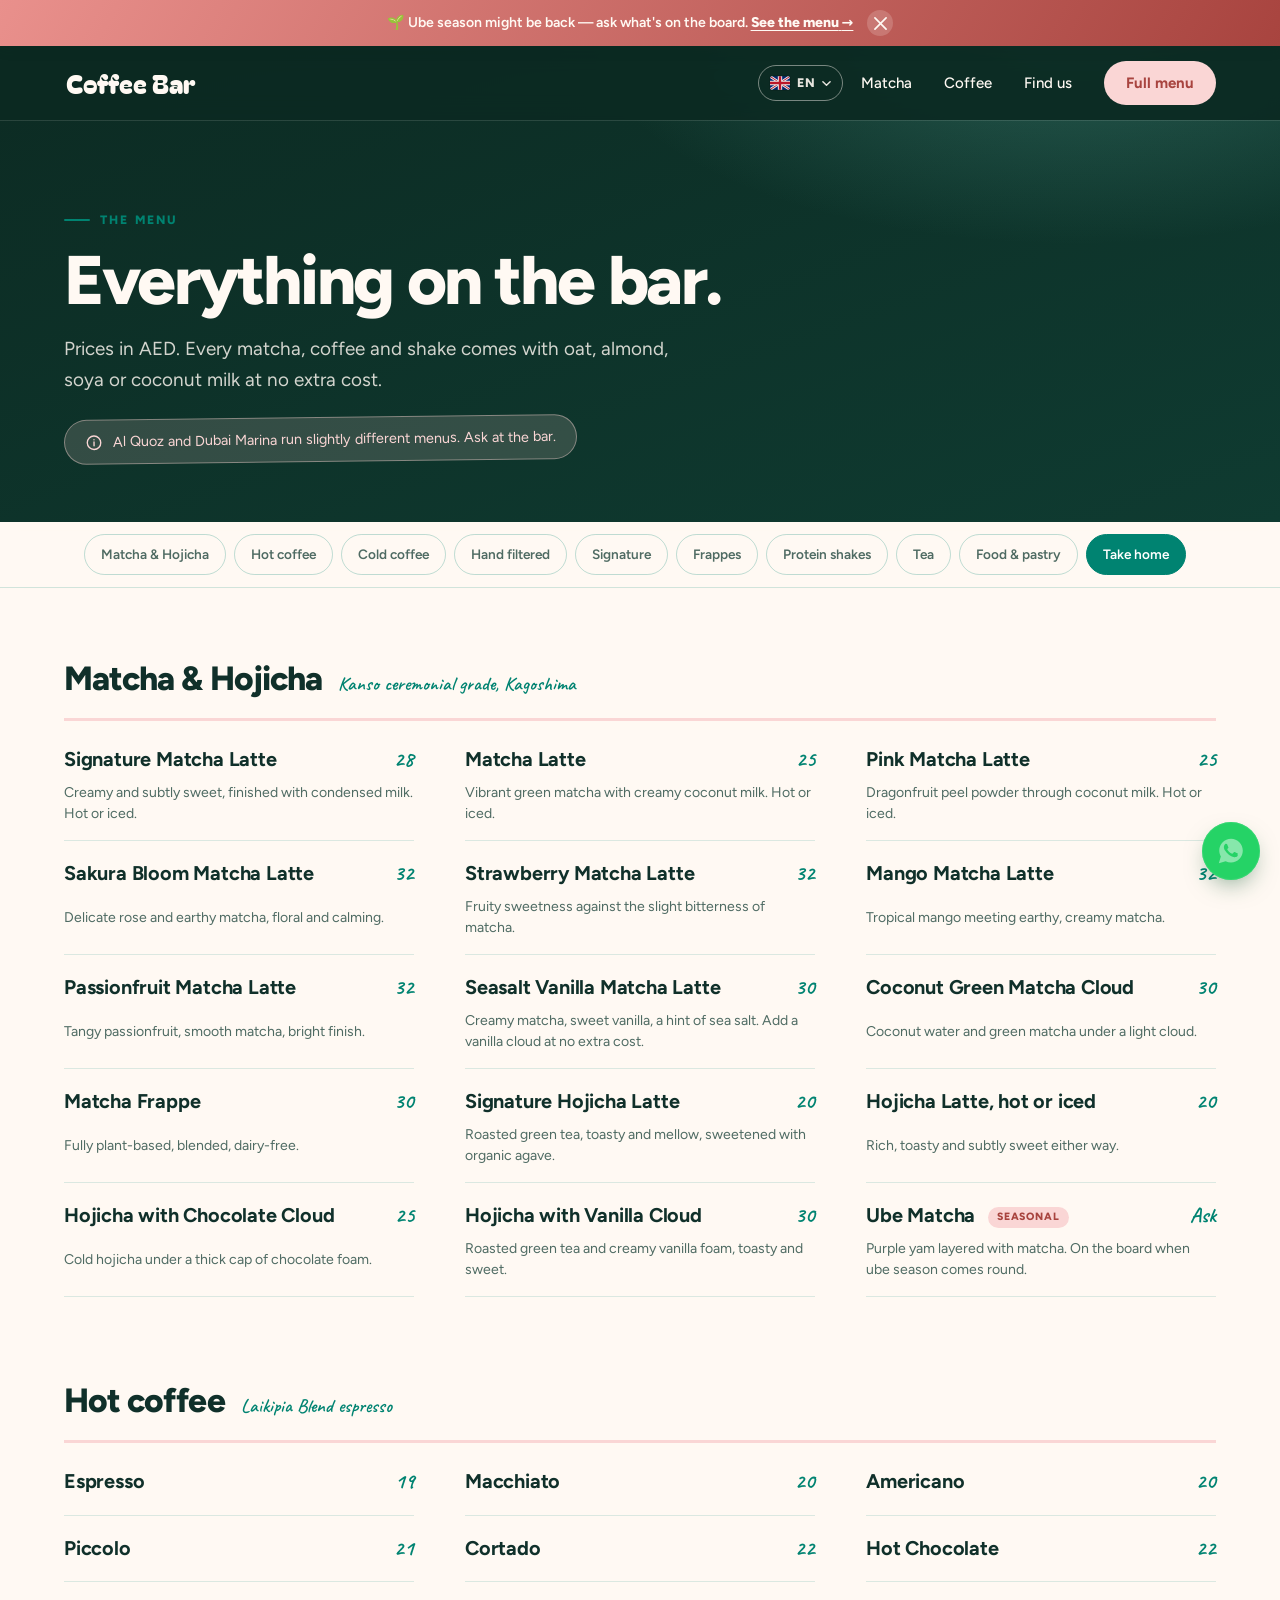
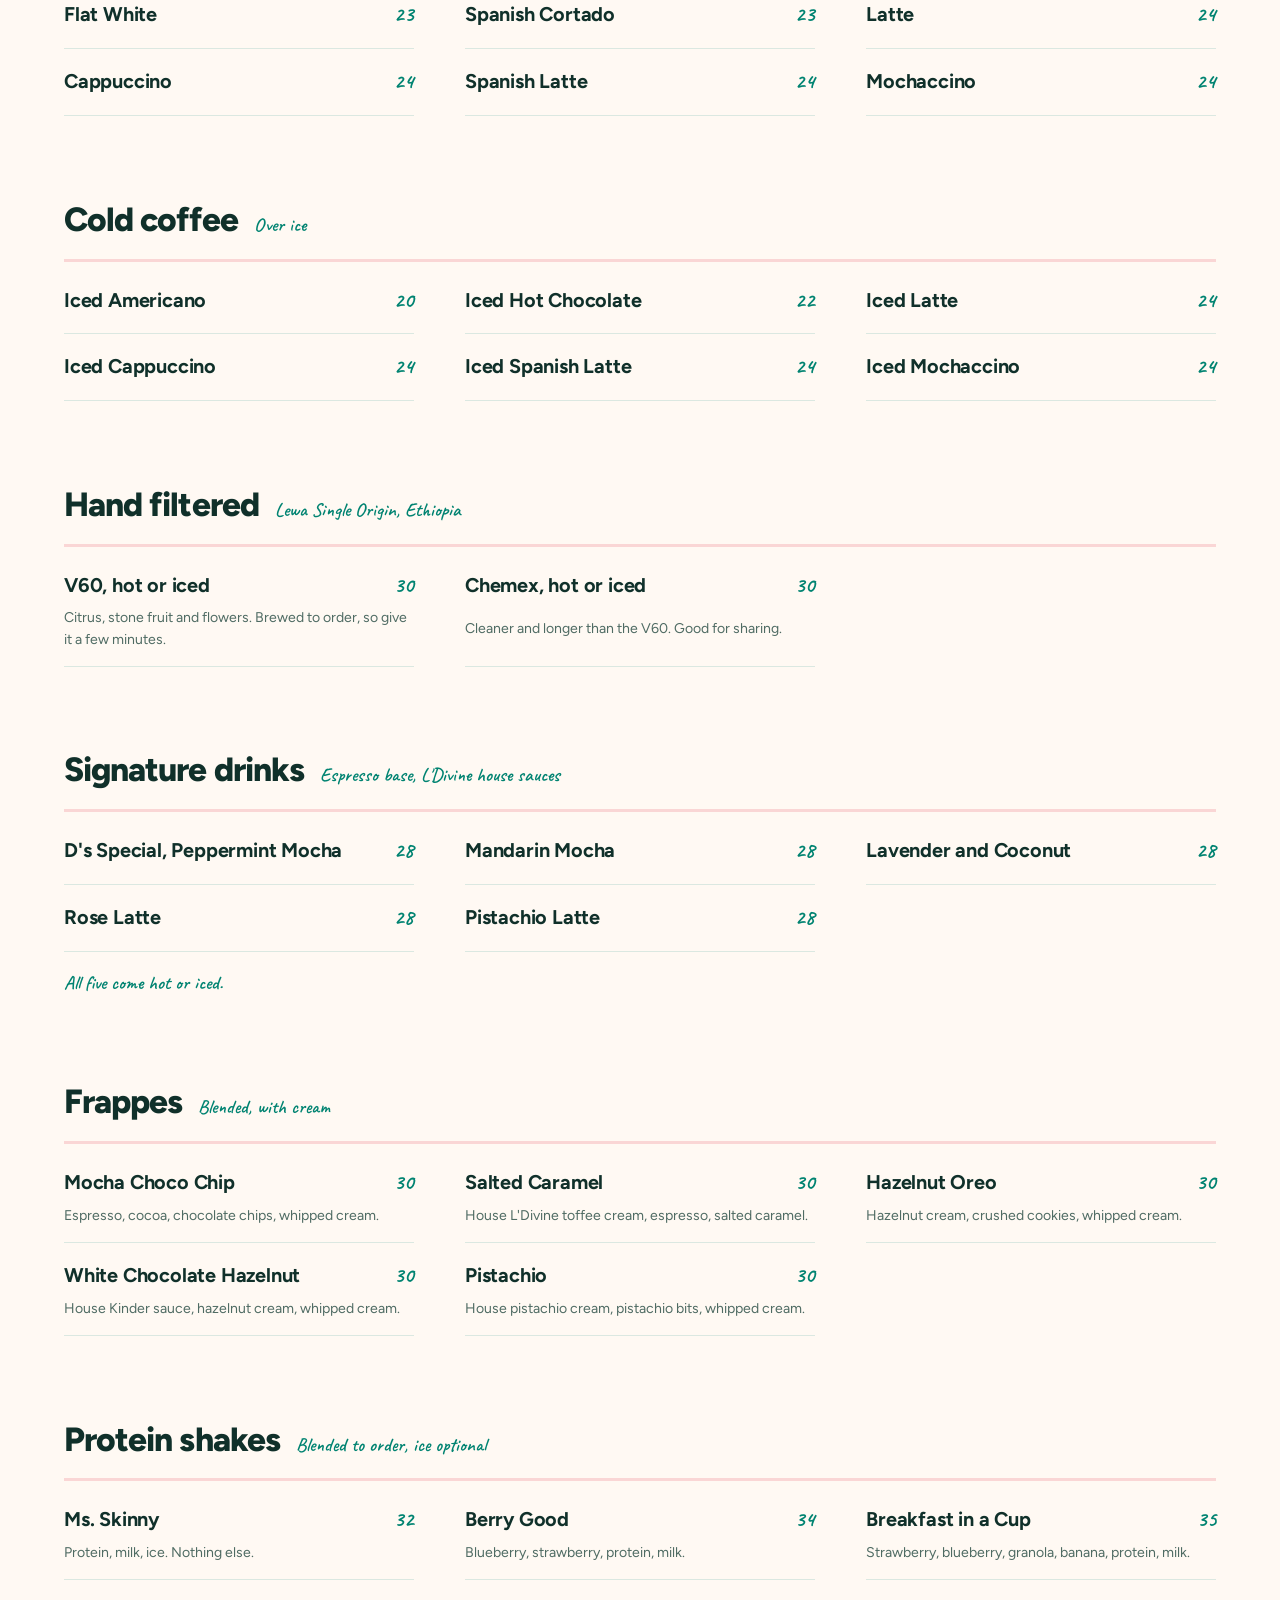
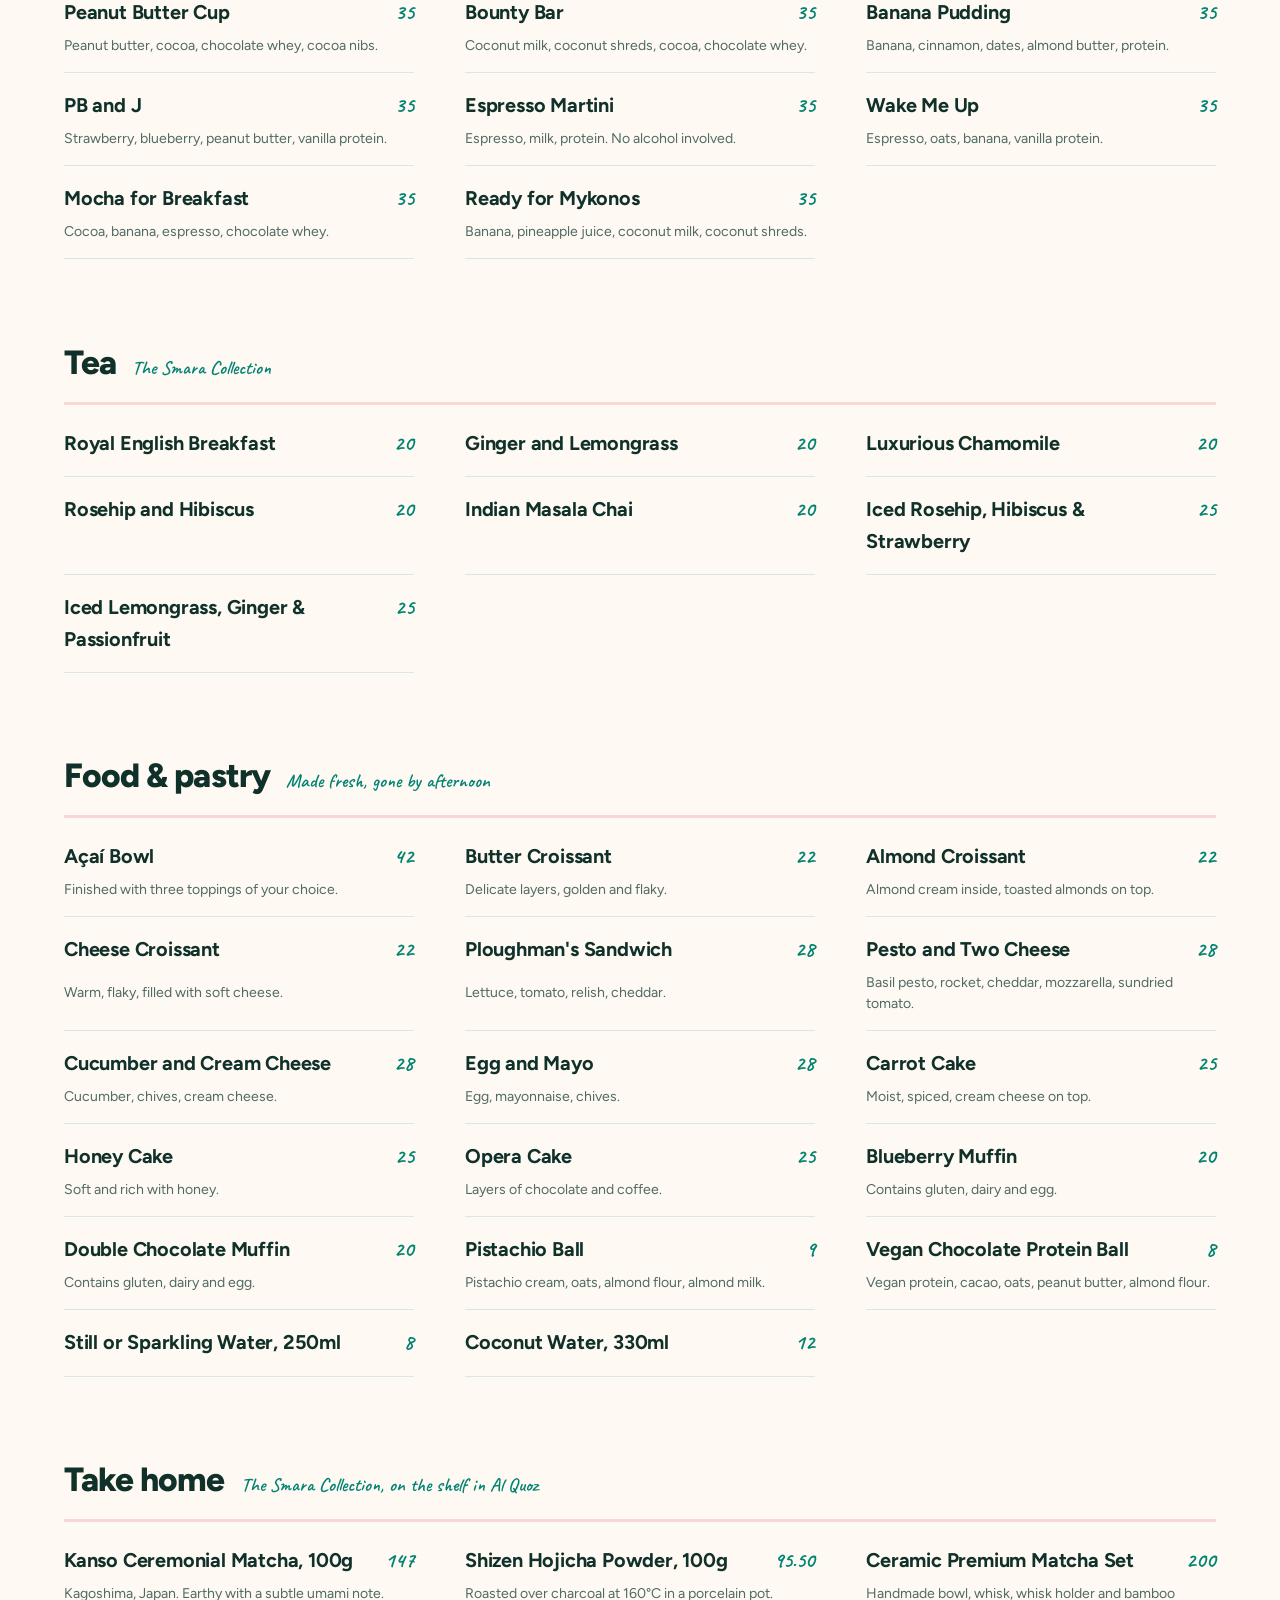
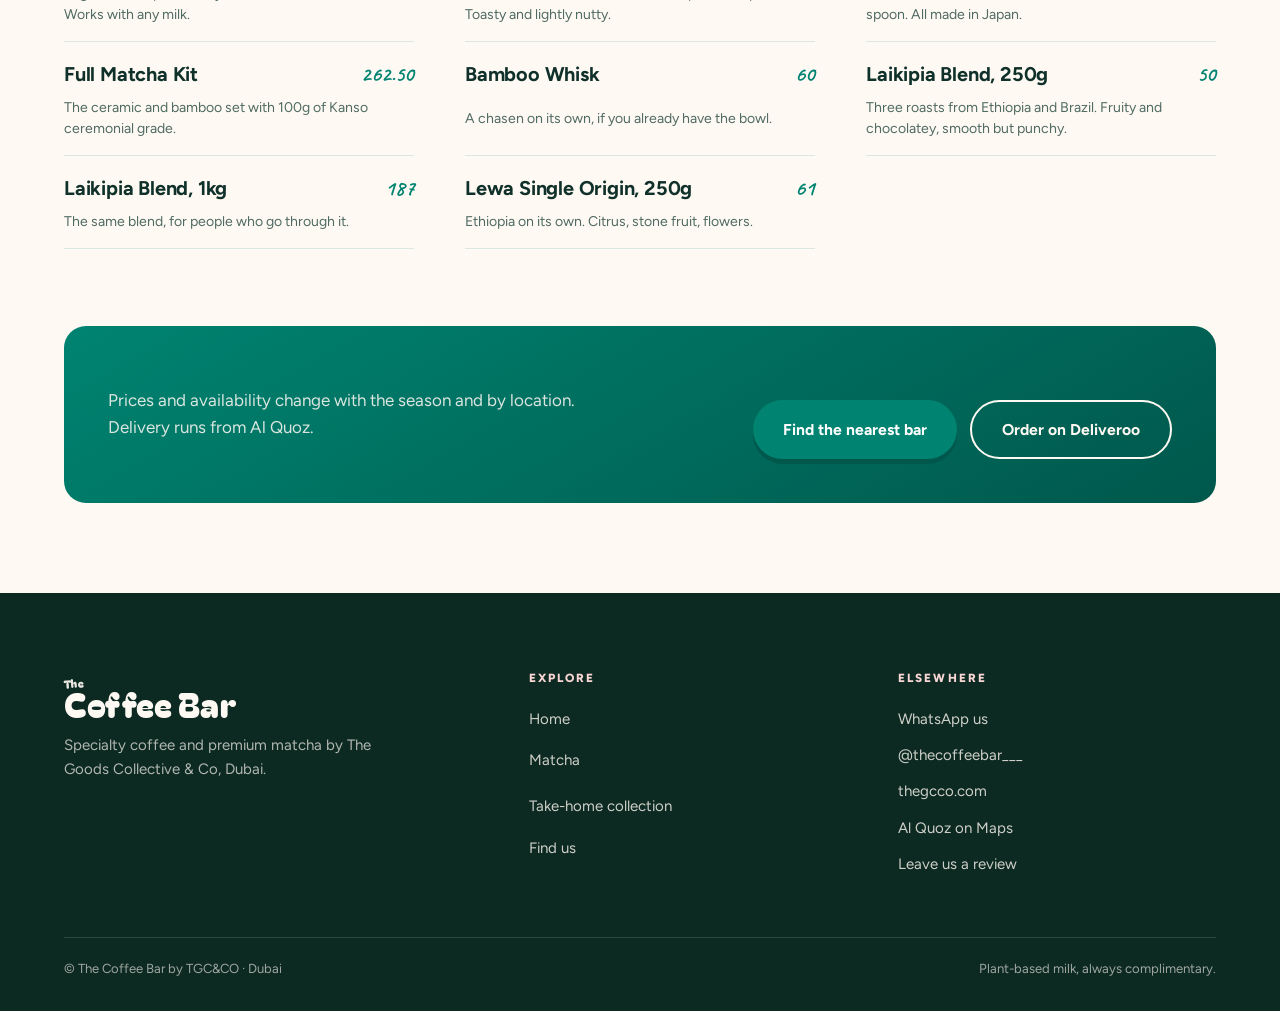
==== commit 78aec219: "Add WhatsApp chat, Deliveroo ordering, review CTA, and announcement banner WhatsApp click-to-chat fl" ====
--- a/menu.html
+++ b/menu.html
@@ -19,6 +19,16 @@
 <body>
 
 <a class="skip-link" href="#main"><span data-i18n="a11y.skipLink">Skip to content</span></a>
+
+<div class="announce" data-announce-id="ube-2026">
+  <p class="announce__text">
+    🌱 <span data-i18n="announce.text">Ube season might be back — ask what's on the board.</span>
+    <a href="#matcha"><span data-i18n="announce.link">See the menu</span> <span aria-hidden="true" class="find__arrow">→</span></a>
+  </p>
+  <button type="button" class="announce__close" aria-label="Dismiss">
+    <svg viewBox="0 0 14 14" fill="none" stroke="currentColor" stroke-width="1.8" stroke-linecap="round" aria-hidden="true"><path d="M1 1l12 12M13 1L1 13"/></svg>
+  </button>
+</div>
 
 <header>
   <nav class="nav nav--solid" aria-label="Main">
@@ -480,7 +490,10 @@
 
       <div class="menu-foot">
         <p data-i18n="menuPage.footNote">Prices and availability change with the season and by location. Delivery runs from Al Quoz.</p>
-        <a class="btn btn--primary" href="index.html#find-us" data-i18n="menuPage.footCta">Find the nearest bar</a>
+        <div class="hero__actions">
+          <a class="btn btn--primary" href="index.html#find-us" data-i18n="menuPage.footCta">Find the nearest bar</a>
+          <a class="btn btn--ghost" href="https://deliveroo.ae/menu/Dubai/al-quoz-1/coffee-bar-by-the-goods-collective" target="_blank" rel="noopener" data-i18n="find.alquoz.deliveroo">Order on Deliveroo</a>
+        </div>
       </div>
 
     </div>
@@ -509,9 +522,11 @@
     <div>
       <h2 class="footer__h" data-i18n="menuPage.footer.elsewhere">Elsewhere</h2>
       <ul class="footer__list">
+        <li><a href="https://wa.me/971526425040" target="_blank" rel="noopener" data-i18n="home.footer.whatsapp">WhatsApp us</a></li>
         <li><a href="https://www.instagram.com/thecoffeebar___/" target="_blank" rel="noopener">@thecoffeebar___</a></li>
         <li><a href="https://www.thegcco.com/" target="_blank" rel="noopener">thegcco.com</a></li>
         <li><a href="https://maps.app.goo.gl/ADb9mDDAnhF79cJw7" target="_blank" rel="noopener" data-i18n="menuPage.footer.mapsLink">Al Quoz on Maps</a></li>
+        <li><a href="https://search.google.com/local/writereview?placeid=0x3e5f696a040b1a93:0xa934e3b20c97d26d" target="_blank" rel="noopener" data-i18n="reviews.cta">Leave us a review</a></li>
       </ul>
     </div>
   </div>
@@ -521,6 +536,13 @@
   </div>
 </footer>
 
+<a class="whatsapp-fab" href="https://wa.me/971526425040?text=Hi!%20I%20have%20a%20question%20about%20The%20Coffee%20Bar" target="_blank" rel="noopener" aria-label="Chat on WhatsApp">
+  <span class="whatsapp-fab__ping" aria-hidden="true"></span>
+  <svg viewBox="0 0 32 32" fill="#fff" aria-hidden="true">
+    <path d="M16.03 3C9.1 3 3.47 8.63 3.47 15.56c0 2.24.59 4.42 1.7 6.35L3 29l7.27-2.11a12.5 12.5 0 0 0 5.75 1.4h.01c6.93 0 12.56-5.63 12.56-12.56C28.6 8.8 22.97 3 16.03 3zm7.36 17.72c-.31.87-1.53 1.6-2.5 1.8-.68.14-1.55.25-4.52-.97-3.8-1.57-6.24-5.44-6.43-5.7-.19-.26-1.53-2.04-1.53-3.89 0-1.85.94-2.75 1.28-3.13.31-.35.68-.44.9-.44.23 0 .45 0 .65.01.21.01.49-.08.76.58.31.75 1.05 2.6 1.14 2.79.09.19.15.41.03.66-.12.25-.18.4-.36.62-.18.22-.38.49-.54.66-.18.19-.37.39-.16.75.21.37.94 1.55 2.02 2.51 1.39 1.24 2.56 1.62 2.93 1.8.37.19.58.16.8-.09.22-.25.93-1.08 1.18-1.45.25-.37.5-.31.83-.19.34.12 2.18 1.03 2.55 1.21.37.19.62.28.71.44.09.16.09.9-.22 1.77z"/>
+  </svg>
+</a>
+
 <script src="js/i18n.min.js" defer></script>
 <script src="js/main.min.js" defer></script>
 </body>
--- a/css/style.min.css
+++ b/css/style.min.css
@@ -1 +1 @@
-@font-face{font-family:"Bagel Fat One";font-style:normal;font-weight:400;font-display:swap;src:url("../fonts/bagel-fat-one-latin-400.woff2") format("woff2");unicode-range:U+0000-00FF,U+0131,U+0152-0153,U+02BB-02BC,U+2013-2014,U+2018-201A,U+201C-201E,U+2022,U+2039-203A,U+2044}@font-face{font-family:Figtree;font-style:normal;font-weight:300 900;font-display:swap;src:url("../fonts/figtree-latin-300-900.woff2") format("woff2");unicode-range:U+0000-00FF,U+0131,U+0152-0153,U+02BB-02BC,U+2013-2014,U+2018-201A,U+201C-201E,U+2022,U+2039-203A,U+2044}@font-face{font-family:Caveat;font-style:normal;font-weight:400 700;font-display:swap;src:url("../fonts/caveat-latin-400-700.woff2") format("woff2");unicode-range:U+0000-00FF,U+0131,U+0152-0153,U+02BB-02BC,U+2013-2014,U+2018-201A,U+201C-201E,U+2022,U+2039-203A,U+2044}@font-face{font-family:"Baloo Bhaijaan 2";font-style:normal;font-weight:400 800;font-display:swap;src:url("../fonts/baloo-bhaijaan2-arabic-400-800.woff2") format("woff2");unicode-range:U+0600-06FF,U+0750-077F,U+FB50-FDFF,U+FE70-FEFC,U+200C-200E}@font-face{font-family:Cairo;font-style:normal;font-weight:400 800;font-display:swap;src:url("../fonts/cairo-arabic-400-800.woff2") format("woff2");unicode-range:U+0600-06FF,U+0750-077F,U+FB50-FDFF,U+FE70-FEFC,U+200C-200E}@font-face{font-family:"Aref Ruqaa";font-style:normal;font-weight:400;font-display:swap;src:url("../fonts/aref-ruqaa-arabic-400.woff2") format("woff2");unicode-range:U+0600-06FF,U+0750-077F,U+FB50-FDFF,U+FE70-FEFC,U+200C-200E}@font-face{font-family:"Aref Ruqaa";font-style:normal;font-weight:700;font-display:swap;src:url("../fonts/aref-ruqaa-arabic-700.woff2") format("woff2");unicode-range:U+0600-06FF,U+0750-077F,U+FB50-FDFF,U+FE70-FEFC,U+200C-200E}:root{--teal:#008371;--teal-deep:#00584C;--teal-dark:#0C2A22;--teal-soft:#5CAEA0;--teal-wash:#E2F1ED;--blush:#FAD6D5;--blush-deep:#E9908C;--blush-ink:#A8443F;--blush-wash:#FDECEB;--paper:#FFF9F3;--sand:#F4E7D7;--sage:#69936F;--ink:#10302A;--ink-soft:#4F6B63;--font-display:"Bagel Fat One","Comic Sans MS",cursive,sans-serif;--font-sans:"Figtree",system-ui,-apple-system,"Segoe UI",Roboto,Arial,sans-serif;--font-hand:"Caveat","Segoe Script",cursive;--nav-h:74px;--gutter:clamp(20px, 5vw, 64px);--maxw:1240px;--ease-out:cubic-bezier(0.22, 1, 0.36, 1);--ease-soft:cubic-bezier(0.4, 0, 0.2, 1)}*{margin:0;padding:0;box-sizing:border-box}html{scroll-behavior:smooth;overflow-x:hidden;scroll-padding-top:calc(var(--nav-h) + 16px)}body{font-family:var(--font-sans);font-size:17px;line-height:1.6;background:var(--paper);color:var(--ink);-webkit-font-smoothing:antialiased;overflow-x:hidden}img,svg{display:block;max-width:100%}a{color:inherit;text-decoration:none}ul{list-style:none}button{font:inherit;color:inherit;background:0 0;border:0;cursor:pointer}:focus-visible{outline:3px solid var(--teal);outline-offset:3px;border-radius:4px}.skip-link{position:absolute;left:12px;top:-100px;z-index:200;padding:12px 20px;border-radius:999px;background:var(--teal);color:#fff;font-weight:700;transition:top .2s var(--ease-out)}.skip-link:focus{top:12px}.visually-hidden{position:absolute;width:1px;height:1px;margin:-1px;padding:0;overflow:hidden;clip-path:inset(50%);white-space:nowrap}.scribble{font-family:var(--font-hand);font-size:clamp(1.15rem, 2.2vw, 1.6rem);font-weight:600;line-height:1.15;color:var(--blush-ink);display:inline-block}.wordmark{display:inline-flex;flex-direction:column;align-items:center;line-height:.9}.wordmark__the{font-family:var(--font-display);font-size:.34em;letter-spacing:.01em;opacity:.92;margin-bottom:.04em;transform:rotate(-4deg)}.wordmark__name{font-family:var(--font-display);font-weight:400;letter-spacing:.005em}.nav{position:fixed;inset:0 0 auto 0;z-index:100;height:var(--nav-h);display:flex;align-items:center;justify-content:space-between;padding:0 var(--gutter);color:var(--paper)}.nav::before{content:"";position:absolute;inset:0;z-index:-1;background:rgba(12,42,34,.92);backdrop-filter:blur(12px) saturate(1.3);-webkit-backdrop-filter:blur(12px) saturate(1.3);box-shadow:0 1px 0 rgba(255,249,243,.12);opacity:0;transition:opacity 320ms var(--ease-soft)}.nav--solid::before,.nav.is-scrolled::before{opacity:1}.nav--adaptive:not(.is-scrolled){color:var(--teal-dark)}.nav--adaptive:not(.is-scrolled) .nav__toggle span{background:var(--teal-dark)}.nav.is-menu-open{color:var(--paper)}.nav.is-menu-open::before{opacity:1}.nav--adaptive.is-menu-open .nav__toggle span{background:var(--paper)}.nav__logo{font-size:1.6rem;padding:6px 2px;transition:transform 260ms var(--ease-out)}.nav__logo:hover{transform:rotate(-3deg)}.nav__logo .wordmark__the{display:none}.nav__right{display:flex;align-items:center;gap:18px}.nav__links{display:flex;align-items:center;gap:32px}.nav__links a{font-size:.94rem;font-weight:500;position:relative;padding:4px 0}.nav__links a::after{content:"";position:absolute;left:0;bottom:0;width:100%;height:2px;border-radius:2px;background:var(--blush);transform:scaleX(0);transform-origin:right;transition:transform .3s var(--ease-out)}.nav__links a:hover::after,.nav__links a[aria-current=page]::after{transform:scaleX(1);transform-origin:left}.nav__links .nav__cta{padding:10px 22px;border-radius:999px;background:var(--blush);color:var(--blush-ink)!important;font-weight:700;transition:transform 220ms var(--ease-out),background 220ms ease}.nav__links .nav__cta::after{display:none}.nav__links .nav__cta:hover{transform:translateY(-2px) rotate(-1.5deg);background:#ffe3e2}.nav__toggle{display:none;width:44px;height:44px;align-items:center;justify-content:center;flex-direction:column;gap:5px}.nav__toggle span{display:block;width:22px;height:2px;border-radius:2px;background:var(--paper);transition:transform .3s var(--ease-out),opacity .2s ease}.nav__toggle[aria-expanded=true] span:first-child{transform:translateY(7px) rotate(45deg)}.nav__toggle[aria-expanded=true] span:nth-child(2){opacity:0}.nav__toggle[aria-expanded=true] span:nth-child(3){transform:translateY(-7px) rotate(-45deg)}@media (max-width:900px){.nav__toggle{display:flex}.nav__links{position:fixed;inset:var(--nav-h) 0 0 0;flex-direction:column;justify-content:center;gap:8px;background:var(--teal-dark);transform:translateY(-100%);visibility:hidden;transition:transform 420ms var(--ease-out)}.nav__links.is-open{transform:translateY(0);visibility:visible}.nav__links a{font-size:1.7rem;font-weight:600;padding:14px 0}.nav__links a::after{left:50%;width:0}.nav__links .nav__cta{margin-top:18px;padding:14px 34px;font-size:1.1rem}}.lang{position:relative}.lang__btn{display:flex;align-items:center;gap:7px;padding:7px 11px;border-radius:999px;border:1px solid currentColor;opacity:.9;transition:opacity .2s ease,transform .2s var(--ease-out)}.lang__btn:hover{opacity:1;transform:translateY(-1px)}.lang__flag{width:20px;height:14px;border-radius:3px;flex:none;box-shadow:0 0 0 1px rgba(0,0,0,.12)}.lang__code{font-size:.78rem;font-weight:800;letter-spacing:.03em}.lang__chevron{width:9px;height:9px;transition:transform 220ms var(--ease-out)}.lang.is-open .lang__chevron{transform:rotate(180deg)}html:not([lang=ar]) .lang__btn .lang__flag--ae{display:none}html[lang=ar] .lang__btn .lang__flag--gb{display:none}.lang__menu{position:absolute;top:calc(100% + 10px);right:0;z-index:120;min-width:168px;padding:6px;border-radius:16px;background:var(--paper);color:var(--ink);box-shadow:0 18px 40px -14px rgba(12,42,34,.35),0 0 0 1px rgba(0,131,113,.1);opacity:0;visibility:hidden;transform:translateY(-6px) scale(.97);transform-origin:top right;transition:opacity .2s var(--ease-out),transform .2s var(--ease-out),visibility .2s}[dir=rtl] .lang__menu{right:auto;left:0;transform-origin:top left}.lang.is-open .lang__menu{opacity:1;visibility:visible;transform:translateY(0) scale(1)}.lang__opt{display:flex;align-items:center;gap:10px;width:100%;padding:10px 12px;border-radius:11px;font-size:.92rem;font-weight:600;text-align:start;transition:background 160ms ease}.lang__opt:hover{background:var(--teal-wash)}.lang__opt[aria-current=true]{background:var(--blush-wash);color:var(--blush-ink);font-weight:800}.lang__opt .lang__flag{width:24px;height:17px}.nav--adaptive:not(.is-scrolled) .lang__btn{border-color:rgba(12,42,34,.4)}.nav--solid .lang__btn,.nav.is-menu-open .lang__btn,.nav.is-scrolled .lang__btn{border-color:rgba(255,249,243,.5)}.nav--adaptive:not(.is-scrolled):not(.is-menu-open) .lang__menu{color:var(--ink)}@media (max-width:900px){.lang__btn{padding:8px 12px}}html[lang=ar]{--font-sans:"Cairo","Segoe UI",Tahoma,Arial,sans-serif;--font-hand:"Aref Ruqaa","Traditional Arabic","Segoe UI",cursive}html[lang=ar] .wordmark{direction:ltr;unicode-bidi:isolate}[dir=rtl] body{text-align:right}[dir=rtl] .nav__links a::after{transform-origin:left}[dir=rtl] .nav__links a:hover::after,[dir=rtl] .nav__links a[aria-current=page]::after{transform-origin:right}[dir=rtl] .blend:hover{box-shadow:5px 6px 0 var(--blush)}[dir=rtl] .spot::before{right:auto;left:-60px}[dir=rtl] .hero__scroll i{background:linear-gradient(180deg,var(--ink-soft),transparent)}[dir=rtl] .menu-note{transform:rotate(.7deg)}[dir=rtl] .mgroup__head{border-bottom-color:var(--blush)}[dir=rtl] .find__arrow,[dir=rtl] .spot__link span[aria-hidden]{display:inline-block;transform:scaleX(-1)}[dir=rtl] .drink__cap,[dir=rtl] .mgroup__sub,[dir=rtl] .scribble{font-weight:600}.section{padding:clamp(66px,10vw,128px) var(--gutter);position:relative}.section__inner{max-width:var(--maxw);margin:0 auto}.section--teal{background:var(--teal-dark);color:var(--paper)}.section--paper{background:var(--paper)}.section--blush{background:linear-gradient(168deg,var(--blush-wash) 0,var(--paper) 72%)}.section--wash{background:linear-gradient(184deg,var(--teal-wash) 0,var(--paper) 68%)}.eyebrow{display:inline-flex;align-items:center;gap:10px;font-size:.76rem;font-weight:800;letter-spacing:.18em;text-transform:uppercase;color:var(--teal);margin-bottom:16px}.section--teal .eyebrow{color:var(--blush)}.eyebrow::before{content:"";width:26px;height:2px;border-radius:2px;background:currentColor}.h2{font-size:clamp(2.1rem, 5.4vw, 3.6rem);font-weight:800;line-height:1.05;letter-spacing:-.028em;max-width:18ch;text-wrap:balance}.lede{margin-top:18px;font-size:clamp(1.02rem, 1.6vw, 1.18rem);line-height:1.65;max-width:54ch;color:var(--ink-soft)}.section--teal .lede{color:rgba(255,249,243,.8)}.btn{display:inline-flex;align-items:center;gap:10px;padding:15px 30px;border-radius:999px;font-weight:700;font-size:.98rem;transition:transform 240ms var(--ease-out),box-shadow 240ms var(--ease-out),background 240ms ease,color 240ms ease}.btn--primary{background:var(--teal);color:#fff;box-shadow:0 5px 0 var(--teal-deep)}.btn--primary:hover{transform:translateY(-3px) rotate(-1deg);box-shadow:0 8px 0 var(--teal-deep)}.btn--primary:active{transform:translateY(2px);box-shadow:0 2px 0 var(--teal-deep)}.btn--blush{background:var(--blush);color:var(--blush-ink);box-shadow:0 5px 0 var(--blush-deep)}.btn--blush:hover{transform:translateY(-3px) rotate(1deg);box-shadow:0 8px 0 var(--blush-deep)}.btn--ghost{border:2px solid currentColor}.hero .btn--ghost:hover,.section--teal .btn--ghost:hover{background:var(--paper);color:var(--teal-dark)}.section--blush .btn--ghost:hover,.section--paper .btn--ghost:hover,.section--wash .btn--ghost:hover{background:var(--teal-dark);color:var(--paper)}.reveal{opacity:0;transform:translateY(24px);transition:opacity 720ms var(--ease-out) var(--delay, 0ms),transform 720ms var(--ease-out) var(--delay, 0ms)}.reveal.is-visible{opacity:1;transform:none}.snap{position:relative;background:#fff;padding:10px 10px 12px;border-radius:3px;box-shadow:0 14px 30px -14px rgba(12,42,34,.4),0 2px 6px rgba(12,42,34,.08);transform:rotate(var(--rot,-2deg));transition:transform 420ms var(--ease-out),box-shadow 420ms var(--ease-out)}.snap:hover{transform:rotate(0) translateY(-5px);box-shadow:0 22px 44px -16px rgba(12,42,34,.45)}.snap img{width:100%;height:100%;object-fit:cover;border-radius:1px}.snap img[src*=latte-cup]{object-position:center 74%}.snap img[src*=espresso]{object-position:center 62%}.snap img[src*=retail-wall]{object-position:center 34%}.snap--plain{background:0 0;padding:0;box-shadow:none;border-radius:14px;overflow:hidden}.snap--plain img{border-radius:14px}.snap::before{content:"";position:absolute;top:-13px;left:50%;width:92px;height:26px;margin-left:-46px;background:rgba(250,214,213,.82);box-shadow:0 1px 3px rgba(12,42,34,.14);transform:rotate(-2.5deg);clip-path:polygon(3% 0,97% 4%,100% 96%,0 100%)}.snap--tape-l::before{left:22px;margin-left:0;transform:rotate(-14deg)}.snap--tape-r::before{left:auto;right:16px;margin-left:0;transform:rotate(11deg)}.snap--notape::before{display:none}.snap__caption{font-family:var(--font-hand);font-size:1.22rem;font-weight:600;text-align:center;color:var(--ink-soft);padding-top:6px}.hero{position:relative;overflow:hidden;isolation:isolate;padding:calc(var(--nav-h) + clamp(26px,4vw,52px)) var(--gutter) clamp(52px,7vw,90px);background:radial-gradient(60% 46% at 82% 4%,rgba(250,214,213,.55),transparent 66%),radial-gradient(52% 44% at 4% 92%,rgba(92,174,160,.26),transparent 70%),var(--paper)}.hero__grid{position:relative;width:100%;max-width:var(--maxw);margin:0 auto;display:grid;grid-template-columns:1.02fr 0.98fr;align-items:center;gap:clamp(30px,5vw,68px)}.hero__sign{position:relative;display:inline-block;align-self:flex-start;padding:clamp(26px,3.4vw,40px) clamp(30px,4vw,52px) clamp(22px,3vw,32px);border-radius:30px;background:linear-gradient(162deg,#00a08a 0,var(--teal) 52%,#006e5f 100%);color:var(--paper);box-shadow:inset 0 0 0 1px rgba(255,249,243,.22),0 22px 44px -22px rgba(0,88,76,.7);transform:rotate(-1.6deg)}.hero__wordmark{font-size:clamp(2.5rem, 6.6vw, 4.5rem);align-items:center}.hero__sign-sub{margin-top:12px;text-align:center;font-size:clamp(.6rem, 1.1vw, .74rem);font-weight:700;letter-spacing:.2em;text-transform:uppercase;color:rgba(250,214,213,.95)}.hero__scribble{display:block;margin:22px 0 0 6px;transform:rotate(-2deg)}.hero__sub{margin-top:14px;font-size:clamp(1.06rem, 1.9vw, 1.28rem);line-height:1.55;max-width:34ch;color:var(--ink-soft);text-wrap:balance}.hero__facts{display:flex;flex-wrap:wrap;gap:8px;margin-top:24px}.hero__fact{display:inline-flex;align-items:center;gap:7px;padding:8px 15px;border-radius:999px;font-size:.84rem;font-weight:600;background:#fff;border:1px solid rgba(0,131,113,.18);color:var(--teal-deep);box-shadow:0 2px 5px rgba(12,42,34,.05)}.hero__fact:nth-child(2){transform:rotate(-1.4deg)}.hero__fact:nth-child(3){transform:rotate(1.2deg)}.hero__fact svg{width:15px;height:15px}.hero__fact--star{background:var(--blush-wash);border-color:rgba(233,144,140,.4);color:var(--blush-ink)}.hero__actions{display:flex;flex-wrap:wrap;gap:13px;margin-top:30px}.hero__shots{position:relative;display:grid;grid-template-columns:1fr 1fr;gap:16px}.hero__shots .snap--big{grid-column:1/-1;aspect-ratio:16/11;--rot:-1.6deg}.hero__shots .snap--a{aspect-ratio:4/5;--rot:2.4deg}.hero__shots .snap--b{aspect-ratio:4/5;--rot:-3deg;margin-top:14px}.hero__stamp{position:absolute;right:-14px;top:-22px;z-index:5;width:clamp(88px,11vw,118px);height:clamp(88px,11vw,118px);display:grid;place-items:center;text-align:center;border-radius:50%;background:var(--blush);color:var(--blush-ink);font-family:var(--font-hand);font-weight:700;line-height:1.05;font-size:clamp(.92rem, 1.5vw, 1.14rem);box-shadow:0 8px 20px -8px rgba(168,68,63,.55);transform:rotate(-11deg);animation:stampWobble 6s ease-in-out infinite}@keyframes stampWobble{0%,100%{transform:rotate(-11deg)}50%{transform:rotate(-7deg)}}@media (max-width:940px){.hero__grid{grid-template-columns:1fr;gap:40px}.hero__sign{align-self:center}.hero__copy{text-align:center;display:flex;flex-direction:column;align-items:center}.hero__scribble,.hero__sub{margin-inline:auto}.hero__actions,.hero__facts{justify-content:center}}@media (max-width:520px){.hero__shots{grid-template-columns:1fr}.hero__shots .snap--b{margin-top:0}.hero__stamp{right:-6px;top:-16px}}.ticker{background:var(--teal);color:var(--paper);padding:13px 0;overflow:hidden;border-block:3px solid var(--teal-dark)}.ticker__track{display:flex;width:max-content;animation:tick 34s linear infinite}.ticker__group{display:flex;align-items:center;gap:30px;padding-right:30px;flex:none}.ticker span{font-size:.9rem;font-weight:700;letter-spacing:.1em;text-transform:uppercase;white-space:nowrap}.ticker b{color:var(--blush);font-weight:800}.ticker i{font-style:normal;color:rgba(250,214,213,.6)}@keyframes tick{to{transform:translateX(-50%)}}.ticker:hover .ticker__track{animation-play-state:paused}.drinks{display:grid;grid-template-columns:repeat(4,1fr);gap:clamp(16px,2.4vw,28px);margin-top:44px}@media (max-width:900px){.drinks{grid-template-columns:repeat(2,1fr)}}.drink{position:relative;margin:0}.drink .snap{aspect-ratio:4/5;margin-bottom:14px}.drink:first-child .snap{--rot:-2.2deg}.drink:nth-child(2) .snap{--rot:1.8deg}.drink:nth-child(3) .snap{--rot:-1.2deg}.drink:nth-child(4) .snap{--rot:2.6deg}.drink__cap{font-family:var(--font-hand);font-size:1.24rem;font-weight:600;line-height:1.25;color:var(--ink-soft);text-align:center;padding-inline:6px}.section--teal .drink__cap{color:rgba(255,249,243,.86)}.drink:nth-child(odd) .drink__cap{transform:rotate(-1deg)}.drink:nth-child(2n) .drink__cap{transform:rotate(.8deg)}.split{display:grid;grid-template-columns:1fr 1fr;gap:clamp(30px,5vw,70px);align-items:center}.split--flip .split__media{order:2}@media (max-width:900px){.split,.split--flip{grid-template-columns:1fr}.split--flip .split__media{order:0}}.split__media{position:relative}.split__media .snap{aspect-ratio:4/5;--rot:-2deg}.split__media .snap--sm{position:absolute;right:-6%;bottom:-9%;width:46%;aspect-ratio:1/1;--rot:5deg;border:0}@media (max-width:520px){.split__media .snap--sm{right:-2%;width:52%}}.blends{display:grid;gap:14px;margin-top:30px}.blend{display:grid;grid-template-columns:auto 1fr auto;gap:16px;align-items:center;padding:18px 20px;border-radius:16px;background:#fff;border:1px solid rgba(0,131,113,.16);box-shadow:0 3px 10px -4px rgba(12,42,34,.1);transition:transform 340ms var(--ease-out),box-shadow 340ms var(--ease-out)}.blend:nth-child(odd):hover{transform:rotate(-.8deg) translateX(5px)}.blend:nth-child(2n):hover{transform:rotate(.8deg) translateX(5px)}.blend:hover{box-shadow:-5px 6px 0 var(--blush)}.blend__bag{width:32px;height:44px;flex:none}.blend__name{font-weight:800;letter-spacing:-.01em}.blend__notes{font-size:.86rem;color:var(--ink-soft);line-height:1.45}.blend__price{font-family:var(--font-hand);font-size:1.35rem;font-weight:700;color:var(--teal);white-space:nowrap}@media (max-width:1120px){.blend{grid-template-columns:auto 1fr;row-gap:6px}.blend__price{grid-column:2}}.reviews{display:grid;grid-template-columns:repeat(auto-fit,minmax(280px,1fr));gap:clamp(18px,3vw,30px);margin-top:42px}.review{position:relative;padding:30px 28px 26px;border-radius:18px;background:#fff;box-shadow:0 12px 28px -16px rgba(12,42,34,.35);transform:rotate(var(--rot,-1.2deg));transition:transform 380ms var(--ease-out)}.review:nth-child(2){--rot:1.4deg}.review:nth-child(3){--rot:-0.6deg}.review:hover{transform:rotate(0) translateY(-4px)}.review__stars{color:var(--blush-deep);font-size:1rem;letter-spacing:.14em}.review__text{margin-top:12px;font-size:1rem;line-height:1.6;color:var(--ink)}.review__by{margin-top:16px;font-size:.84rem;color:var(--ink-soft)}.review__by cite{font-style:normal;font-weight:700;color:var(--ink)}.review__mark{position:absolute;top:-14px;right:18px;font-family:var(--font-display);font-size:3.2rem;line-height:1;color:var(--blush);user-select:none}.mpreview__grid{display:grid;grid-template-columns:repeat(4,1fr);gap:clamp(18px,2.6vw,30px);margin-top:40px}@media (max-width:1000px){.mpreview__grid{grid-template-columns:repeat(2,1fr)}}@media (max-width:560px){.mpreview__grid{grid-template-columns:1fr}}.mcat{padding:24px 22px 26px;border-radius:18px;background:#fff;border:1px solid rgba(0,131,113,.14);transform:rotate(var(--rot,0deg));transition:transform 380ms var(--ease-out),box-shadow 380ms var(--ease-out)}.mcat:first-child{--rot:-1deg}.mcat:nth-child(2){--rot:0.8deg}.mcat:nth-child(3){--rot:-0.6deg}.mcat:nth-child(4){--rot:1.1deg}.mcat:hover{transform:rotate(0) translateY(-5px);box-shadow:0 16px 30px -18px rgba(12,42,34,.4)}.mcat__title{font-size:1.02rem;font-weight:800;letter-spacing:-.012em;padding-bottom:10px;margin-bottom:12px;border-bottom:2px solid var(--blush)}.mcat__items{display:grid;gap:7px;font-size:.92rem;color:var(--ink-soft)}.mcat__items li{display:flex;justify-content:space-between;gap:12px}.mcat__items b{font-weight:600;color:var(--ink)}.mcat__items span{font-family:var(--font-hand);font-size:1.1rem;font-weight:700;color:var(--teal)}.spots{display:grid;grid-template-columns:1fr 1fr;gap:clamp(20px,3vw,32px);margin-top:44px}@media (max-width:820px){.spots{grid-template-columns:1fr}}.spot{position:relative;overflow:hidden;display:flex;flex-direction:column;border-radius:22px;background:#fff;border:1px solid rgba(0,131,113,.16);box-shadow:0 16px 34px -22px rgba(12,42,34,.4);transform:rotate(var(--rot,-.8deg));transition:transform 420ms var(--ease-out)}.spot:nth-child(2){--rot:0.9deg}.spot:hover{transform:rotate(0) translateY(-5px)}.spot__media{aspect-ratio:16/10;overflow:hidden}.spot__media img{width:100%;height:100%;object-fit:cover;transition:transform .7s var(--ease-out)}.spot:hover .spot__media img{transform:scale(1.05)}.spot__body{padding:clamp(22px,2.6vw,32px);display:flex;flex-direction:column;flex:1}.spot__tag{align-self:flex-start;padding:5px 13px;border-radius:999px;background:var(--blush);color:var(--blush-ink);font-size:.7rem;font-weight:800;letter-spacing:.13em;text-transform:uppercase}.spot__name{margin-top:14px;font-size:clamp(1.45rem, 2.6vw, 1.95rem);font-weight:800;letter-spacing:-.025em;line-height:1.1}.spot__desc{margin-top:10px;font-size:.96rem;line-height:1.6;color:var(--ink-soft)}.spot__meta{margin-top:auto;padding-top:22px;display:grid;gap:5px;font-size:.9rem;color:var(--ink-soft)}.spot__meta b{color:var(--ink);font-weight:700}.spot__link{margin-top:18px;align-self:flex-start;display:inline-flex;align-items:center;gap:8px;font-weight:700;font-size:.92rem;color:var(--teal);border-bottom:2px solid var(--blush);padding-bottom:3px;transition:gap 260ms var(--ease-out)}.spot__link:hover{gap:14px}.hours{margin-top:44px;padding:clamp(26px,3.4vw,40px);border-radius:22px;background:linear-gradient(150deg,var(--teal) 0,var(--teal-deep) 100%);color:var(--paper);display:grid;grid-template-columns:1fr auto;gap:28px;align-items:center}@media (max-width:760px){.hours{grid-template-columns:1fr}}.hours__list{display:grid;gap:7px;margin-top:14px;font-size:.98rem}.hours__list li{display:flex;gap:14px}.hours__list b{min-width:8.5em;font-weight:700}.hours__list span{color:rgba(250,214,213,.95)}.hours__note{font-family:var(--font-hand);font-size:1.5rem;font-weight:600;color:var(--blush);transform:rotate(-3deg);max-width:13ch;line-height:1.15}.footer{background:var(--teal-dark);color:var(--paper);padding:clamp(52px,6vw,80px) var(--gutter) 32px}.footer__inner{max-width:var(--maxw);margin:0 auto;display:grid;grid-template-columns:1.3fr 1fr 1fr;gap:clamp(28px,4vw,52px)}@media (max-width:760px){.footer__inner{grid-template-columns:1fr;gap:32px}}.footer__wordmark{font-size:2.1rem;align-items:flex-start}.footer__tag{margin-top:14px;font-size:.94rem;color:rgba(255,249,243,.68);max-width:32ch}.footer__h{font-size:.74rem;font-weight:800;letter-spacing:.18em;text-transform:uppercase;color:var(--blush);margin-bottom:14px}.footer__list{display:grid;gap:2px;font-size:.94rem;color:rgba(255,249,243,.8)}.footer__list a,.footer__list span{display:inline-block;padding:5px 0;transition:color .2s ease}.footer__list a:hover{color:var(--blush)}.footer__bottom{max-width:var(--maxw);margin:clamp(38px,5vw,56px) auto 0;padding-top:20px;border-top:1px solid rgba(255,249,243,.14);display:flex;flex-wrap:wrap;gap:12px;justify-content:space-between;font-size:.82rem;color:rgba(255,249,243,.6)}.menu-hero{padding:calc(var(--nav-h) + clamp(46px,7vw,82px)) var(--gutter) clamp(38px,5vw,60px);background:radial-gradient(56% 60% at 84% 6%,rgba(92,174,160,.34),transparent 68%),linear-gradient(160deg,var(--teal-dark) 0,#0f3b31 100%);color:var(--paper);position:relative;overflow:hidden}.menu-hero__inner{max-width:var(--maxw);margin:0 auto;position:relative}.menu-hero h1{font-size:clamp(2.5rem, 6.6vw, 4.3rem);font-weight:800;letter-spacing:-.035em;line-height:1}.menu-hero .lede{color:rgba(255,249,243,.82)}.menu-hero__scribble{display:block;margin-top:20px;color:var(--blush);transform:rotate(-1.6deg)}.menu-note{display:inline-flex;align-items:flex-start;gap:10px;margin-top:22px;padding:11px 20px;border-radius:999px;background:rgba(250,214,213,.16);border:1px solid rgba(250,214,213,.42);font-size:.9rem;line-height:1.45;color:var(--blush);transform:rotate(-.7deg)}.menu-note svg{flex:none;margin-top:2px}@media (max-width:560px){.menu-note{border-radius:18px}}.menu-rail{position:sticky;top:var(--nav-h);z-index:60;background:rgba(255,249,243,.95);backdrop-filter:blur(10px);-webkit-backdrop-filter:blur(10px);border-bottom:1px solid rgba(0,131,113,.18)}.menu-rail__scroll{max-width:var(--maxw);margin:0 auto;display:flex;gap:8px;padding:12px var(--gutter);overflow-x:auto;scrollbar-width:none}.menu-rail__scroll::-webkit-scrollbar{display:none}.menu-rail a{flex:none;padding:9px 16px;border-radius:999px;font-size:.85rem;font-weight:600;white-space:nowrap;border:1px solid rgba(0,131,113,.25);color:var(--ink-soft);transition:background 220ms ease,color 220ms ease,border-color 220ms ease}.menu-rail a:hover{border-color:var(--teal);color:var(--teal)}.menu-rail a.is-active{background:var(--teal);border-color:var(--teal);color:#fff}.menu-body{padding:clamp(42px,5vw,70px) var(--gutter) clamp(56px,7vw,92px)}.menu-body__inner{max-width:var(--maxw);margin:0 auto}.mgroup+.mgroup{margin-top:clamp(48px,6vw,78px)}.mgroup__head{display:flex;align-items:baseline;gap:16px;padding-bottom:12px;margin-bottom:6px;border-bottom:3px solid var(--blush)}@media (max-width:620px){.mgroup__head{flex-direction:column;align-items:flex-start;gap:5px}}.mgroup__title{font-size:clamp(1.5rem, 3.4vw, 2.1rem);font-weight:800;letter-spacing:-.028em}.mgroup__sub{font-family:var(--font-hand);font-size:1.2rem;font-weight:600;color:var(--teal)}.mlist{display:grid;grid-template-columns:repeat(auto-fill,minmax(330px,1fr));gap:0 clamp(28px,4vw,64px)}.mitem{display:grid;grid-template-columns:1fr auto;gap:5px 18px;align-items:baseline;padding:16px 0;border-bottom:1px solid rgba(0,131,113,.14)}.mitem__name{font-weight:700;letter-spacing:-.01em}.mitem__price{font-family:var(--font-hand);font-size:1.32rem;font-weight:700;color:var(--teal);white-space:nowrap}.mitem__desc{grid-column:1/-1;font-size:.88rem;line-height:1.5;color:var(--ink-soft);max-width:54ch}.mflag{display:inline-block;margin-left:8px;padding:2px 9px;border-radius:999px;background:var(--blush);color:var(--blush-ink);font-size:.66rem;font-weight:800;letter-spacing:.08em;text-transform:uppercase;vertical-align:2px}.menu-foot{margin-top:clamp(50px,6vw,78px);padding:clamp(28px,4vw,44px);border-radius:22px;background:linear-gradient(150deg,var(--teal) 0,var(--teal-deep) 100%);color:var(--paper);display:flex;flex-wrap:wrap;align-items:center;justify-content:space-between;gap:22px}.menu-foot p{max-width:44ch;color:rgba(255,249,243,.85)}@media (prefers-reduced-motion:reduce){html{scroll-behavior:auto}*,::after,::before{animation-duration:0s!important;animation-iteration-count:1!important;transition-duration:0s!important;transition-delay:0s!important}.reveal{opacity:1;transform:none}.ticker__track{animation:none}}+@font-face{font-family:"Bagel Fat One";font-style:normal;font-weight:400;font-display:swap;src:url("../fonts/bagel-fat-one-latin-400.woff2") format("woff2");unicode-range:U+0000-00FF,U+0131,U+0152-0153,U+02BB-02BC,U+2013-2014,U+2018-201A,U+201C-201E,U+2022,U+2039-203A,U+2044}@font-face{font-family:Figtree;font-style:normal;font-weight:300 900;font-display:swap;src:url("../fonts/figtree-latin-300-900.woff2") format("woff2");unicode-range:U+0000-00FF,U+0131,U+0152-0153,U+02BB-02BC,U+2013-2014,U+2018-201A,U+201C-201E,U+2022,U+2039-203A,U+2044}@font-face{font-family:Caveat;font-style:normal;font-weight:400 700;font-display:swap;src:url("../fonts/caveat-latin-400-700.woff2") format("woff2");unicode-range:U+0000-00FF,U+0131,U+0152-0153,U+02BB-02BC,U+2013-2014,U+2018-201A,U+201C-201E,U+2022,U+2039-203A,U+2044}@font-face{font-family:"Baloo Bhaijaan 2";font-style:normal;font-weight:400 800;font-display:swap;src:url("../fonts/baloo-bhaijaan2-arabic-400-800.woff2") format("woff2");unicode-range:U+0600-06FF,U+0750-077F,U+FB50-FDFF,U+FE70-FEFC,U+200C-200E}@font-face{font-family:Cairo;font-style:normal;font-weight:400 800;font-display:swap;src:url("../fonts/cairo-arabic-400-800.woff2") format("woff2");unicode-range:U+0600-06FF,U+0750-077F,U+FB50-FDFF,U+FE70-FEFC,U+200C-200E}@font-face{font-family:"Aref Ruqaa";font-style:normal;font-weight:400;font-display:swap;src:url("../fonts/aref-ruqaa-arabic-400.woff2") format("woff2");unicode-range:U+0600-06FF,U+0750-077F,U+FB50-FDFF,U+FE70-FEFC,U+200C-200E}@font-face{font-family:"Aref Ruqaa";font-style:normal;font-weight:700;font-display:swap;src:url("../fonts/aref-ruqaa-arabic-700.woff2") format("woff2");unicode-range:U+0600-06FF,U+0750-077F,U+FB50-FDFF,U+FE70-FEFC,U+200C-200E}:root{--teal:#008371;--teal-deep:#00584C;--teal-dark:#0C2A22;--teal-soft:#5CAEA0;--teal-wash:#E2F1ED;--blush:#FAD6D5;--blush-deep:#E9908C;--blush-ink:#A8443F;--blush-wash:#FDECEB;--paper:#FFF9F3;--sand:#F4E7D7;--sage:#69936F;--ink:#10302A;--ink-soft:#4F6B63;--font-display:"Bagel Fat One","Comic Sans MS",cursive,sans-serif;--font-sans:"Figtree",system-ui,-apple-system,"Segoe UI",Roboto,Arial,sans-serif;--font-hand:"Caveat","Segoe Script",cursive;--nav-h:74px;--announce-h:0px;--topbar-h:calc(var(--nav-h) + var(--announce-h));--gutter:clamp(20px, 5vw, 64px);--maxw:1240px;--ease-out:cubic-bezier(0.22, 1, 0.36, 1);--ease-soft:cubic-bezier(0.4, 0, 0.2, 1)}*{margin:0;padding:0;box-sizing:border-box}html{scroll-behavior:smooth;overflow-x:hidden;scroll-padding-top:calc(var(--topbar-h) + 16px)}body{font-family:var(--font-sans);font-size:17px;line-height:1.6;background:var(--paper);color:var(--ink);-webkit-font-smoothing:antialiased;overflow-x:hidden}img,svg{display:block;max-width:100%}a{color:inherit;text-decoration:none}ul{list-style:none}button{font:inherit;color:inherit;background:0 0;border:0;cursor:pointer}:focus-visible{outline:3px solid var(--teal);outline-offset:3px;border-radius:4px}.skip-link{position:absolute;left:12px;top:-100px;z-index:200;padding:12px 20px;border-radius:999px;background:var(--teal);color:#fff;font-weight:700;transition:top .2s var(--ease-out)}.skip-link:focus{top:12px}.visually-hidden{position:absolute;width:1px;height:1px;margin:-1px;padding:0;overflow:hidden;clip-path:inset(50%);white-space:nowrap}.scribble{font-family:var(--font-hand);font-size:clamp(1.15rem, 2.2vw, 1.6rem);font-weight:600;line-height:1.15;color:var(--blush-ink);display:inline-block}.wordmark{display:inline-flex;flex-direction:column;align-items:center;line-height:.9}.wordmark__the{font-family:var(--font-display);font-size:.34em;letter-spacing:.01em;opacity:.92;margin-bottom:.04em;transform:rotate(-4deg)}.wordmark__name{font-family:var(--font-display);font-weight:400;letter-spacing:.005em}.nav{position:fixed;top:var(--announce-h);left:0;right:0;z-index:100;height:var(--nav-h);display:flex;align-items:center;justify-content:space-between;padding:0 var(--gutter);color:var(--paper);transition:top 320ms var(--ease-out)}.nav::before{content:"";position:absolute;inset:0;z-index:-1;background:rgba(12,42,34,.92);backdrop-filter:blur(12px) saturate(1.3);-webkit-backdrop-filter:blur(12px) saturate(1.3);box-shadow:0 1px 0 rgba(255,249,243,.12);opacity:0;transition:opacity 320ms var(--ease-soft)}.nav--solid::before,.nav.is-scrolled::before{opacity:1}.nav--adaptive:not(.is-scrolled){color:var(--teal-dark)}.nav--adaptive:not(.is-scrolled) .nav__toggle span{background:var(--teal-dark)}.nav.is-menu-open{color:var(--paper)}.nav.is-menu-open::before{opacity:1}.nav--adaptive.is-menu-open .nav__toggle span{background:var(--paper)}.nav__logo{font-size:1.6rem;padding:6px 2px;transition:transform 260ms var(--ease-out)}.nav__logo:hover{transform:rotate(-3deg)}.nav__logo .wordmark__the{display:none}.nav__right{display:flex;align-items:center;gap:18px}.nav__links{display:flex;align-items:center;gap:32px}.nav__links a{font-size:.94rem;font-weight:500;position:relative;padding:4px 0}.nav__links a::after{content:"";position:absolute;left:0;bottom:0;width:100%;height:2px;border-radius:2px;background:var(--blush);transform:scaleX(0);transform-origin:right;transition:transform .3s var(--ease-out)}.nav__links a:hover::after,.nav__links a[aria-current=page]::after{transform:scaleX(1);transform-origin:left}.nav__links .nav__cta{padding:10px 22px;border-radius:999px;background:var(--blush);color:var(--blush-ink)!important;font-weight:700;transition:transform 220ms var(--ease-out),background 220ms ease}.nav__links .nav__cta::after{display:none}.nav__links .nav__cta:hover{transform:translateY(-2px) rotate(-1.5deg);background:#ffe3e2}.nav__toggle{display:none;width:44px;height:44px;align-items:center;justify-content:center;flex-direction:column;gap:5px}.nav__toggle span{display:block;width:22px;height:2px;border-radius:2px;background:var(--paper);transition:transform .3s var(--ease-out),opacity .2s ease}.nav__toggle[aria-expanded=true] span:first-child{transform:translateY(7px) rotate(45deg)}.nav__toggle[aria-expanded=true] span:nth-child(2){opacity:0}.nav__toggle[aria-expanded=true] span:nth-child(3){transform:translateY(-7px) rotate(-45deg)}@media (max-width:900px){.nav__toggle{display:flex}.nav__links{position:fixed;inset:var(--topbar-h) 0 0 0;flex-direction:column;justify-content:center;gap:8px;background:var(--teal-dark);transform:translateY(-100%);visibility:hidden;transition:transform 420ms var(--ease-out)}.nav__links.is-open{transform:translateY(0);visibility:visible}.nav__links a{font-size:1.7rem;font-weight:600;padding:14px 0}.nav__links a::after{left:50%;width:0}.nav__links .nav__cta{margin-top:18px;padding:14px 34px;font-size:1.1rem}}.announce{position:fixed;top:0;left:0;right:0;z-index:110;display:flex;align-items:center;justify-content:center;gap:14px;padding:10px var(--gutter);background:linear-gradient(120deg,var(--blush-deep) 0,var(--blush-ink) 100%);color:var(--paper);text-align:center;box-shadow:0 2px 12px rgba(12,42,34,.18)}.announce__text{font-size:.88rem;font-weight:600;line-height:1.4}.announce__text a{text-decoration:underline;text-underline-offset:3px;font-weight:800;white-space:nowrap}.announce__close{flex:none;width:26px;height:26px;border-radius:50%;display:grid;place-items:center;background:rgba(255,249,243,.18);transition:background 180ms ease}.announce__close:hover{background:rgba(255,249,243,.3)}.announce__close svg{width:13px;height:13px}.announce.is-hidden{display:none}@media (max-width:560px){.announce{padding:9px 46px 9px var(--gutter)}.announce__close{position:absolute;inset-inline-end:12px;top:50%;transform:translateY(-50%)}.announce__text{font-size:.82rem}}.whatsapp-fab{position:fixed;bottom:max(20px,env(safe-area-inset-bottom));inset-inline-end:20px;z-index:90;width:58px;height:58px;border-radius:50%;display:grid;place-items:center;background:#25d366;box-shadow:0 10px 24px -8px rgba(18,90,51,.55),0 0 0 1px rgba(255,255,255,.15) inset;transition:transform 240ms var(--ease-out),box-shadow 240ms var(--ease-out)}.whatsapp-fab:hover{transform:scale(1.07) rotate(-4deg);box-shadow:0 14px 30px -8px rgba(18,90,51,.6)}.whatsapp-fab svg{width:30px;height:30px}.whatsapp-fab__ping{position:absolute;inset:0;border-radius:50%;background:#25d366;opacity:.55;animation:waPing 2.6s ease-out infinite}@keyframes waPing{0%{transform:scale(1);opacity:.5}100%{transform:scale(1.55);opacity:0}}@media (max-width:560px){.whatsapp-fab{width:52px;height:52px;bottom:max(16px,env(safe-area-inset-bottom));inset-inline-end:16px}.whatsapp-fab svg{width:26px;height:26px}}@media (prefers-reduced-motion:reduce){.whatsapp-fab__ping{display:none}}.spot__actions{display:flex;flex-wrap:wrap;gap:10px 20px;margin-top:18px}.platform-link{display:inline-flex;align-items:center;gap:8px;font-weight:700;font-size:.92rem;color:var(--teal);border-bottom:2px solid var(--blush);padding-bottom:3px;transition:gap 260ms var(--ease-out)}.platform-link:hover{gap:14px}.platform-link svg{width:17px;height:17px;flex:none}.section--teal .platform-link,.spot--marina .platform-link{color:inherit}.review-cta{margin-top:40px;display:flex;justify-content:center}.lang{position:relative}.lang__btn{display:flex;align-items:center;gap:7px;padding:7px 11px;border-radius:999px;border:1px solid currentColor;opacity:.9;transition:opacity .2s ease,transform .2s var(--ease-out)}.lang__btn:hover{opacity:1;transform:translateY(-1px)}.lang__flag{width:20px;height:14px;border-radius:3px;flex:none;box-shadow:0 0 0 1px rgba(0,0,0,.12)}.lang__code{font-size:.78rem;font-weight:800;letter-spacing:.03em}.lang__chevron{width:9px;height:9px;transition:transform 220ms var(--ease-out)}.lang.is-open .lang__chevron{transform:rotate(180deg)}html:not([lang=ar]) .lang__btn .lang__flag--ae{display:none}html[lang=ar] .lang__btn .lang__flag--gb{display:none}.lang__menu{position:absolute;top:calc(100% + 10px);right:0;z-index:120;min-width:168px;padding:6px;border-radius:16px;background:var(--paper);color:var(--ink);box-shadow:0 18px 40px -14px rgba(12,42,34,.35),0 0 0 1px rgba(0,131,113,.1);opacity:0;visibility:hidden;transform:translateY(-6px) scale(.97);transform-origin:top right;transition:opacity .2s var(--ease-out),transform .2s var(--ease-out),visibility .2s}[dir=rtl] .lang__menu{right:auto;left:0;transform-origin:top left}.lang.is-open .lang__menu{opacity:1;visibility:visible;transform:translateY(0) scale(1)}.lang__opt{display:flex;align-items:center;gap:10px;width:100%;padding:10px 12px;border-radius:11px;font-size:.92rem;font-weight:600;text-align:start;transition:background 160ms ease}.lang__opt:hover{background:var(--teal-wash)}.lang__opt[aria-current=true]{background:var(--blush-wash);color:var(--blush-ink);font-weight:800}.lang__opt .lang__flag{width:24px;height:17px}.nav--adaptive:not(.is-scrolled) .lang__btn{border-color:rgba(12,42,34,.4)}.nav--solid .lang__btn,.nav.is-menu-open .lang__btn,.nav.is-scrolled .lang__btn{border-color:rgba(255,249,243,.5)}.nav--adaptive:not(.is-scrolled):not(.is-menu-open) .lang__menu{color:var(--ink)}@media (max-width:900px){.lang__btn{padding:8px 12px}}html[lang=ar]{--font-sans:"Cairo","Segoe UI",Tahoma,Arial,sans-serif;--font-hand:"Aref Ruqaa","Traditional Arabic","Segoe UI",cursive}html[lang=ar] .wordmark{direction:ltr;unicode-bidi:isolate}[dir=rtl] body{text-align:right}[dir=rtl] .nav__links a::after{transform-origin:left}[dir=rtl] .nav__links a:hover::after,[dir=rtl] .nav__links a[aria-current=page]::after{transform-origin:right}[dir=rtl] .blend:hover{box-shadow:5px 6px 0 var(--blush)}[dir=rtl] .spot::before{right:auto;left:-60px}[dir=rtl] .hero__scroll i{background:linear-gradient(180deg,var(--ink-soft),transparent)}[dir=rtl] .menu-note{transform:rotate(.7deg)}[dir=rtl] .mgroup__head{border-bottom-color:var(--blush)}[dir=rtl] .find__arrow,[dir=rtl] .spot__link span[aria-hidden]{display:inline-block;transform:scaleX(-1)}[dir=rtl] .drink__cap,[dir=rtl] .mgroup__sub,[dir=rtl] .scribble{font-weight:600}.section{padding:clamp(66px,10vw,128px) var(--gutter);position:relative}.section__inner{max-width:var(--maxw);margin:0 auto}.section--teal{background:var(--teal-dark);color:var(--paper)}.section--paper{background:var(--paper)}.section--blush{background:linear-gradient(168deg,var(--blush-wash) 0,var(--paper) 72%)}.section--wash{background:linear-gradient(184deg,var(--teal-wash) 0,var(--paper) 68%)}.eyebrow{display:inline-flex;align-items:center;gap:10px;font-size:.76rem;font-weight:800;letter-spacing:.18em;text-transform:uppercase;color:var(--teal);margin-bottom:16px}.section--teal .eyebrow{color:var(--blush)}.eyebrow::before{content:"";width:26px;height:2px;border-radius:2px;background:currentColor}.h2{font-size:clamp(2.1rem, 5.4vw, 3.6rem);font-weight:800;line-height:1.05;letter-spacing:-.028em;max-width:18ch;text-wrap:balance}.lede{margin-top:18px;font-size:clamp(1.02rem, 1.6vw, 1.18rem);line-height:1.65;max-width:54ch;color:var(--ink-soft)}.section--teal .lede{color:rgba(255,249,243,.8)}.btn{display:inline-flex;align-items:center;gap:10px;padding:15px 30px;border-radius:999px;font-weight:700;font-size:.98rem;transition:transform 240ms var(--ease-out),box-shadow 240ms var(--ease-out),background 240ms ease,color 240ms ease}.btn--primary{background:var(--teal);color:#fff;box-shadow:0 5px 0 var(--teal-deep)}.btn--primary:hover{transform:translateY(-3px) rotate(-1deg);box-shadow:0 8px 0 var(--teal-deep)}.btn--primary:active{transform:translateY(2px);box-shadow:0 2px 0 var(--teal-deep)}.btn--blush{background:var(--blush);color:var(--blush-ink);box-shadow:0 5px 0 var(--blush-deep)}.btn--blush:hover{transform:translateY(-3px) rotate(1deg);box-shadow:0 8px 0 var(--blush-deep)}.btn--ghost{border:2px solid currentColor}.hero .btn--ghost:hover,.section--teal .btn--ghost:hover{background:var(--paper);color:var(--teal-dark)}.section--blush .btn--ghost:hover,.section--paper .btn--ghost:hover,.section--wash .btn--ghost:hover{background:var(--teal-dark);color:var(--paper)}.menu-foot .btn--ghost:hover{background:var(--paper);color:var(--teal-dark)}.reveal{opacity:0;transform:translateY(24px);transition:opacity 720ms var(--ease-out) var(--delay, 0ms),transform 720ms var(--ease-out) var(--delay, 0ms)}.reveal.is-visible{opacity:1;transform:none}.snap{position:relative;background:#fff;padding:10px 10px 12px;border-radius:3px;box-shadow:0 14px 30px -14px rgba(12,42,34,.4),0 2px 6px rgba(12,42,34,.08);transform:rotate(var(--rot,-2deg));transition:transform 420ms var(--ease-out),box-shadow 420ms var(--ease-out)}.snap:hover{transform:rotate(0) translateY(-5px);box-shadow:0 22px 44px -16px rgba(12,42,34,.45)}.snap img{width:100%;height:100%;object-fit:cover;border-radius:1px}.snap img[src*=latte-cup]{object-position:center 74%}.snap img[src*=espresso]{object-position:center 62%}.snap img[src*=retail-wall]{object-position:center 34%}.snap--plain{background:0 0;padding:0;box-shadow:none;border-radius:14px;overflow:hidden}.snap--plain img{border-radius:14px}.snap::before{content:"";position:absolute;top:-13px;left:50%;width:92px;height:26px;margin-left:-46px;background:rgba(250,214,213,.82);box-shadow:0 1px 3px rgba(12,42,34,.14);transform:rotate(-2.5deg);clip-path:polygon(3% 0,97% 4%,100% 96%,0 100%)}.snap--tape-l::before{left:22px;margin-left:0;transform:rotate(-14deg)}.snap--tape-r::before{left:auto;right:16px;margin-left:0;transform:rotate(11deg)}.snap--notape::before{display:none}.snap__caption{font-family:var(--font-hand);font-size:1.22rem;font-weight:600;text-align:center;color:var(--ink-soft);padding-top:6px}.hero{position:relative;overflow:hidden;isolation:isolate;padding:calc(var(--topbar-h) + clamp(26px,4vw,52px)) var(--gutter) clamp(52px,7vw,90px);background:radial-gradient(60% 46% at 82% 4%,rgba(250,214,213,.55),transparent 66%),radial-gradient(52% 44% at 4% 92%,rgba(92,174,160,.26),transparent 70%),var(--paper)}.hero__grid{position:relative;width:100%;max-width:var(--maxw);margin:0 auto;display:grid;grid-template-columns:1.02fr 0.98fr;align-items:center;gap:clamp(30px,5vw,68px)}.hero__sign{position:relative;display:inline-block;align-self:flex-start;padding:clamp(26px,3.4vw,40px) clamp(30px,4vw,52px) clamp(22px,3vw,32px);border-radius:30px;background:linear-gradient(162deg,#00a08a 0,var(--teal) 52%,#006e5f 100%);color:var(--paper);box-shadow:inset 0 0 0 1px rgba(255,249,243,.22),0 22px 44px -22px rgba(0,88,76,.7);transform:rotate(-1.6deg)}.hero__wordmark{font-size:clamp(2.5rem, 6.6vw, 4.5rem);align-items:center}.hero__sign-sub{margin-top:12px;text-align:center;font-size:clamp(.6rem, 1.1vw, .74rem);font-weight:700;letter-spacing:.2em;text-transform:uppercase;color:rgba(250,214,213,.95)}.hero__scribble{display:block;margin:22px 0 0 6px;transform:rotate(-2deg)}.hero__sub{margin-top:14px;font-size:clamp(1.06rem, 1.9vw, 1.28rem);line-height:1.55;max-width:34ch;color:var(--ink-soft);text-wrap:balance}.hero__facts{display:flex;flex-wrap:wrap;gap:8px;margin-top:24px}.hero__fact{display:inline-flex;align-items:center;gap:7px;padding:8px 15px;border-radius:999px;font-size:.84rem;font-weight:600;background:#fff;border:1px solid rgba(0,131,113,.18);color:var(--teal-deep);box-shadow:0 2px 5px rgba(12,42,34,.05)}.hero__fact:nth-child(2){transform:rotate(-1.4deg)}.hero__fact:nth-child(3){transform:rotate(1.2deg)}.hero__fact svg{width:15px;height:15px}.hero__fact--star{background:var(--blush-wash);border-color:rgba(233,144,140,.4);color:var(--blush-ink)}.hero__actions{display:flex;flex-wrap:wrap;gap:13px;margin-top:30px}.hero__shots{position:relative;display:grid;grid-template-columns:1fr 1fr;gap:16px}.hero__shots .snap--big{grid-column:1/-1;aspect-ratio:16/11;--rot:-1.6deg}.hero__shots .snap--a{aspect-ratio:4/5;--rot:2.4deg}.hero__shots .snap--b{aspect-ratio:4/5;--rot:-3deg;margin-top:14px}.hero__stamp{position:absolute;right:-14px;top:-22px;z-index:5;width:clamp(88px,11vw,118px);height:clamp(88px,11vw,118px);display:grid;place-items:center;text-align:center;border-radius:50%;background:var(--blush);color:var(--blush-ink);font-family:var(--font-hand);font-weight:700;line-height:1.05;font-size:clamp(.92rem, 1.5vw, 1.14rem);box-shadow:0 8px 20px -8px rgba(168,68,63,.55);transform:rotate(-11deg);animation:stampWobble 6s ease-in-out infinite}@keyframes stampWobble{0%,100%{transform:rotate(-11deg)}50%{transform:rotate(-7deg)}}@media (max-width:940px){.hero__grid{grid-template-columns:1fr;gap:40px}.hero__sign{align-self:center}.hero__copy{text-align:center;display:flex;flex-direction:column;align-items:center}.hero__scribble,.hero__sub{margin-inline:auto}.hero__actions,.hero__facts{justify-content:center}}@media (max-width:520px){.hero__shots{grid-template-columns:1fr}.hero__shots .snap--b{margin-top:0}.hero__stamp{right:-6px;top:-16px}}.ticker{background:var(--teal);color:var(--paper);padding:13px 0;overflow:hidden;border-block:3px solid var(--teal-dark)}.ticker__track{display:flex;width:max-content;animation:tick 34s linear infinite}.ticker__group{display:flex;align-items:center;gap:30px;padding-right:30px;flex:none}.ticker span{font-size:.9rem;font-weight:700;letter-spacing:.1em;text-transform:uppercase;white-space:nowrap}.ticker b{color:var(--blush);font-weight:800}.ticker i{font-style:normal;color:rgba(250,214,213,.6)}@keyframes tick{to{transform:translateX(-50%)}}.ticker:hover .ticker__track{animation-play-state:paused}.drinks{display:grid;grid-template-columns:repeat(4,1fr);gap:clamp(16px,2.4vw,28px);margin-top:44px}@media (max-width:900px){.drinks{grid-template-columns:repeat(2,1fr)}}.drink{position:relative;margin:0}.drink .snap{aspect-ratio:4/5;margin-bottom:14px}.drink:first-child .snap{--rot:-2.2deg}.drink:nth-child(2) .snap{--rot:1.8deg}.drink:nth-child(3) .snap{--rot:-1.2deg}.drink:nth-child(4) .snap{--rot:2.6deg}.drink__cap{font-family:var(--font-hand);font-size:1.24rem;font-weight:600;line-height:1.25;color:var(--ink-soft);text-align:center;padding-inline:6px}.section--teal .drink__cap{color:rgba(255,249,243,.86)}.drink:nth-child(odd) .drink__cap{transform:rotate(-1deg)}.drink:nth-child(2n) .drink__cap{transform:rotate(.8deg)}.split{display:grid;grid-template-columns:1fr 1fr;gap:clamp(30px,5vw,70px);align-items:center}.split--flip .split__media{order:2}@media (max-width:900px){.split,.split--flip{grid-template-columns:1fr}.split--flip .split__media{order:0}}.split__media{position:relative}.split__media .snap{aspect-ratio:4/5;--rot:-2deg}.split__media .snap--sm{position:absolute;right:-6%;bottom:-9%;width:46%;aspect-ratio:1/1;--rot:5deg;border:0}@media (max-width:520px){.split__media .snap--sm{right:-2%;width:52%}}.blends{display:grid;gap:14px;margin-top:30px}.blend{display:grid;grid-template-columns:auto 1fr auto;gap:16px;align-items:center;padding:18px 20px;border-radius:16px;background:#fff;border:1px solid rgba(0,131,113,.16);box-shadow:0 3px 10px -4px rgba(12,42,34,.1);transition:transform 340ms var(--ease-out),box-shadow 340ms var(--ease-out)}.blend:nth-child(odd):hover{transform:rotate(-.8deg) translateX(5px)}.blend:nth-child(2n):hover{transform:rotate(.8deg) translateX(5px)}.blend:hover{box-shadow:-5px 6px 0 var(--blush)}.blend__bag{width:32px;height:44px;flex:none}.blend__name{font-weight:800;letter-spacing:-.01em}.blend__notes{font-size:.86rem;color:var(--ink-soft);line-height:1.45}.blend__price{font-family:var(--font-hand);font-size:1.35rem;font-weight:700;color:var(--teal);white-space:nowrap}@media (max-width:1120px){.blend{grid-template-columns:auto 1fr;row-gap:6px}.blend__price{grid-column:2}}.reviews{display:grid;grid-template-columns:repeat(auto-fit,minmax(280px,1fr));gap:clamp(18px,3vw,30px);margin-top:42px}.review{position:relative;padding:30px 28px 26px;border-radius:18px;background:#fff;box-shadow:0 12px 28px -16px rgba(12,42,34,.35);transform:rotate(var(--rot,-1.2deg));transition:transform 380ms var(--ease-out)}.review:nth-child(2){--rot:1.4deg}.review:nth-child(3){--rot:-0.6deg}.review:hover{transform:rotate(0) translateY(-4px)}.review__stars{color:var(--blush-deep);font-size:1rem;letter-spacing:.14em}.review__text{margin-top:12px;font-size:1rem;line-height:1.6;color:var(--ink)}.review__by{margin-top:16px;font-size:.84rem;color:var(--ink-soft)}.review__by cite{font-style:normal;font-weight:700;color:var(--ink)}.review__mark{position:absolute;top:-14px;right:18px;font-family:var(--font-display);font-size:3.2rem;line-height:1;color:var(--blush);user-select:none}.mpreview__grid{display:grid;grid-template-columns:repeat(4,1fr);gap:clamp(18px,2.6vw,30px);margin-top:40px}@media (max-width:1000px){.mpreview__grid{grid-template-columns:repeat(2,1fr)}}@media (max-width:560px){.mpreview__grid{grid-template-columns:1fr}}.mcat{padding:24px 22px 26px;border-radius:18px;background:#fff;border:1px solid rgba(0,131,113,.14);transform:rotate(var(--rot,0deg));transition:transform 380ms var(--ease-out),box-shadow 380ms var(--ease-out)}.mcat:first-child{--rot:-1deg}.mcat:nth-child(2){--rot:0.8deg}.mcat:nth-child(3){--rot:-0.6deg}.mcat:nth-child(4){--rot:1.1deg}.mcat:hover{transform:rotate(0) translateY(-5px);box-shadow:0 16px 30px -18px rgba(12,42,34,.4)}.mcat__title{font-size:1.02rem;font-weight:800;letter-spacing:-.012em;padding-bottom:10px;margin-bottom:12px;border-bottom:2px solid var(--blush)}.mcat__items{display:grid;gap:7px;font-size:.92rem;color:var(--ink-soft)}.mcat__items li{display:flex;justify-content:space-between;gap:12px}.mcat__items b{font-weight:600;color:var(--ink)}.mcat__items span{font-family:var(--font-hand);font-size:1.1rem;font-weight:700;color:var(--teal)}.spots{display:grid;grid-template-columns:1fr 1fr;gap:clamp(20px,3vw,32px);margin-top:44px}@media (max-width:820px){.spots{grid-template-columns:1fr}}.spot{position:relative;overflow:hidden;display:flex;flex-direction:column;border-radius:22px;background:#fff;border:1px solid rgba(0,131,113,.16);box-shadow:0 16px 34px -22px rgba(12,42,34,.4);transform:rotate(var(--rot,-.8deg));transition:transform 420ms var(--ease-out)}.spot:nth-child(2){--rot:0.9deg}.spot:hover{transform:rotate(0) translateY(-5px)}.spot__media{aspect-ratio:16/10;overflow:hidden}.spot__media img{width:100%;height:100%;object-fit:cover;transition:transform .7s var(--ease-out)}.spot:hover .spot__media img{transform:scale(1.05)}.spot__body{padding:clamp(22px,2.6vw,32px);display:flex;flex-direction:column;flex:1}.spot__tag{align-self:flex-start;padding:5px 13px;border-radius:999px;background:var(--blush);color:var(--blush-ink);font-size:.7rem;font-weight:800;letter-spacing:.13em;text-transform:uppercase}.spot__name{margin-top:14px;font-size:clamp(1.45rem, 2.6vw, 1.95rem);font-weight:800;letter-spacing:-.025em;line-height:1.1}.spot__desc{margin-top:10px;font-size:.96rem;line-height:1.6;color:var(--ink-soft)}.spot__meta{margin-top:auto;padding-top:22px;display:grid;gap:5px;font-size:.9rem;color:var(--ink-soft)}.spot__meta b{color:var(--ink);font-weight:700}.spot__link{margin-top:18px;align-self:flex-start;display:inline-flex;align-items:center;gap:8px;font-weight:700;font-size:.92rem;color:var(--teal);border-bottom:2px solid var(--blush);padding-bottom:3px;transition:gap 260ms var(--ease-out)}.spot__link:hover{gap:14px}.hours{margin-top:44px;padding:clamp(26px,3.4vw,40px);border-radius:22px;background:linear-gradient(150deg,var(--teal) 0,var(--teal-deep) 100%);color:var(--paper);display:grid;grid-template-columns:1fr auto;gap:28px;align-items:center}@media (max-width:760px){.hours{grid-template-columns:1fr}}.hours__list{display:grid;gap:7px;margin-top:14px;font-size:.98rem}.hours__list li{display:flex;gap:14px}.hours__list b{min-width:8.5em;font-weight:700}.hours__list span{color:rgba(250,214,213,.95)}.hours__note{font-family:var(--font-hand);font-size:1.5rem;font-weight:600;color:var(--blush);transform:rotate(-3deg);max-width:13ch;line-height:1.15}.footer{background:var(--teal-dark);color:var(--paper);padding:clamp(52px,6vw,80px) var(--gutter) 32px}.footer__inner{max-width:var(--maxw);margin:0 auto;display:grid;grid-template-columns:1.3fr 1fr 1fr;gap:clamp(28px,4vw,52px)}@media (max-width:760px){.footer__inner{grid-template-columns:1fr;gap:32px}}.footer__wordmark{font-size:2.1rem;align-items:flex-start}.footer__tag{margin-top:14px;font-size:.94rem;color:rgba(255,249,243,.68);max-width:32ch}.footer__h{font-size:.74rem;font-weight:800;letter-spacing:.18em;text-transform:uppercase;color:var(--blush);margin-bottom:14px}.footer__list{display:grid;gap:2px;font-size:.94rem;color:rgba(255,249,243,.8)}.footer__list a,.footer__list span{display:inline-block;padding:5px 0;transition:color .2s ease}.footer__list a:hover{color:var(--blush)}.footer__bottom{max-width:var(--maxw);margin:clamp(38px,5vw,56px) auto 0;padding-top:20px;border-top:1px solid rgba(255,249,243,.14);display:flex;flex-wrap:wrap;gap:12px;justify-content:space-between;font-size:.82rem;color:rgba(255,249,243,.6)}.menu-hero{padding:calc(var(--topbar-h) + clamp(46px,7vw,82px)) var(--gutter) clamp(38px,5vw,60px);background:radial-gradient(56% 60% at 84% 6%,rgba(92,174,160,.34),transparent 68%),linear-gradient(160deg,var(--teal-dark) 0,#0f3b31 100%);color:var(--paper);position:relative;overflow:hidden}.menu-hero__inner{max-width:var(--maxw);margin:0 auto;position:relative}.menu-hero h1{font-size:clamp(2.5rem, 6.6vw, 4.3rem);font-weight:800;letter-spacing:-.035em;line-height:1}.menu-hero .lede{color:rgba(255,249,243,.82)}.menu-hero__scribble{display:block;margin-top:20px;color:var(--blush);transform:rotate(-1.6deg)}.menu-note{display:inline-flex;align-items:flex-start;gap:10px;margin-top:22px;padding:11px 20px;border-radius:999px;background:rgba(250,214,213,.16);border:1px solid rgba(250,214,213,.42);font-size:.9rem;line-height:1.45;color:var(--blush);transform:rotate(-.7deg)}.menu-note svg{flex:none;margin-top:2px}@media (max-width:560px){.menu-note{border-radius:18px}}.menu-rail{position:sticky;top:var(--topbar-h);z-index:60;background:rgba(255,249,243,.95);backdrop-filter:blur(10px);-webkit-backdrop-filter:blur(10px);border-bottom:1px solid rgba(0,131,113,.18)}.menu-rail__scroll{max-width:var(--maxw);margin:0 auto;display:flex;gap:8px;padding:12px var(--gutter);overflow-x:auto;scrollbar-width:none}.menu-rail__scroll::-webkit-scrollbar{display:none}.menu-rail a{flex:none;padding:9px 16px;border-radius:999px;font-size:.85rem;font-weight:600;white-space:nowrap;border:1px solid rgba(0,131,113,.25);color:var(--ink-soft);transition:background 220ms ease,color 220ms ease,border-color 220ms ease}.menu-rail a:hover{border-color:var(--teal);color:var(--teal)}.menu-rail a.is-active{background:var(--teal);border-color:var(--teal);color:#fff}.menu-body{padding:clamp(42px,5vw,70px) var(--gutter) clamp(56px,7vw,92px)}.menu-body__inner{max-width:var(--maxw);margin:0 auto}.mgroup+.mgroup{margin-top:clamp(48px,6vw,78px)}.mgroup__head{display:flex;align-items:baseline;gap:16px;padding-bottom:12px;margin-bottom:6px;border-bottom:3px solid var(--blush)}@media (max-width:620px){.mgroup__head{flex-direction:column;align-items:flex-start;gap:5px}}.mgroup__title{font-size:clamp(1.5rem, 3.4vw, 2.1rem);font-weight:800;letter-spacing:-.028em}.mgroup__sub{font-family:var(--font-hand);font-size:1.2rem;font-weight:600;color:var(--teal)}.mlist{display:grid;grid-template-columns:repeat(auto-fill,minmax(330px,1fr));gap:0 clamp(28px,4vw,64px)}.mitem{display:grid;grid-template-columns:1fr auto;gap:5px 18px;align-items:baseline;padding:16px 0;border-bottom:1px solid rgba(0,131,113,.14)}.mitem__name{font-weight:700;letter-spacing:-.01em}.mitem__price{font-family:var(--font-hand);font-size:1.32rem;font-weight:700;color:var(--teal);white-space:nowrap}.mitem__desc{grid-column:1/-1;font-size:.88rem;line-height:1.5;color:var(--ink-soft);max-width:54ch}.mflag{display:inline-block;margin-left:8px;padding:2px 9px;border-radius:999px;background:var(--blush);color:var(--blush-ink);font-size:.66rem;font-weight:800;letter-spacing:.08em;text-transform:uppercase;vertical-align:2px}.menu-foot{margin-top:clamp(50px,6vw,78px);padding:clamp(28px,4vw,44px);border-radius:22px;background:linear-gradient(150deg,var(--teal) 0,var(--teal-deep) 100%);color:var(--paper);display:flex;flex-wrap:wrap;align-items:center;justify-content:space-between;gap:22px}.menu-foot p{max-width:44ch;color:rgba(255,249,243,.85)}@media (prefers-reduced-motion:reduce){html{scroll-behavior:auto}*,::after,::before{animation-duration:0s!important;animation-iteration-count:1!important;transition-duration:0s!important;transition-delay:0s!important}.reveal{opacity:1;transform:none}.ticker__track{animation:none}}
